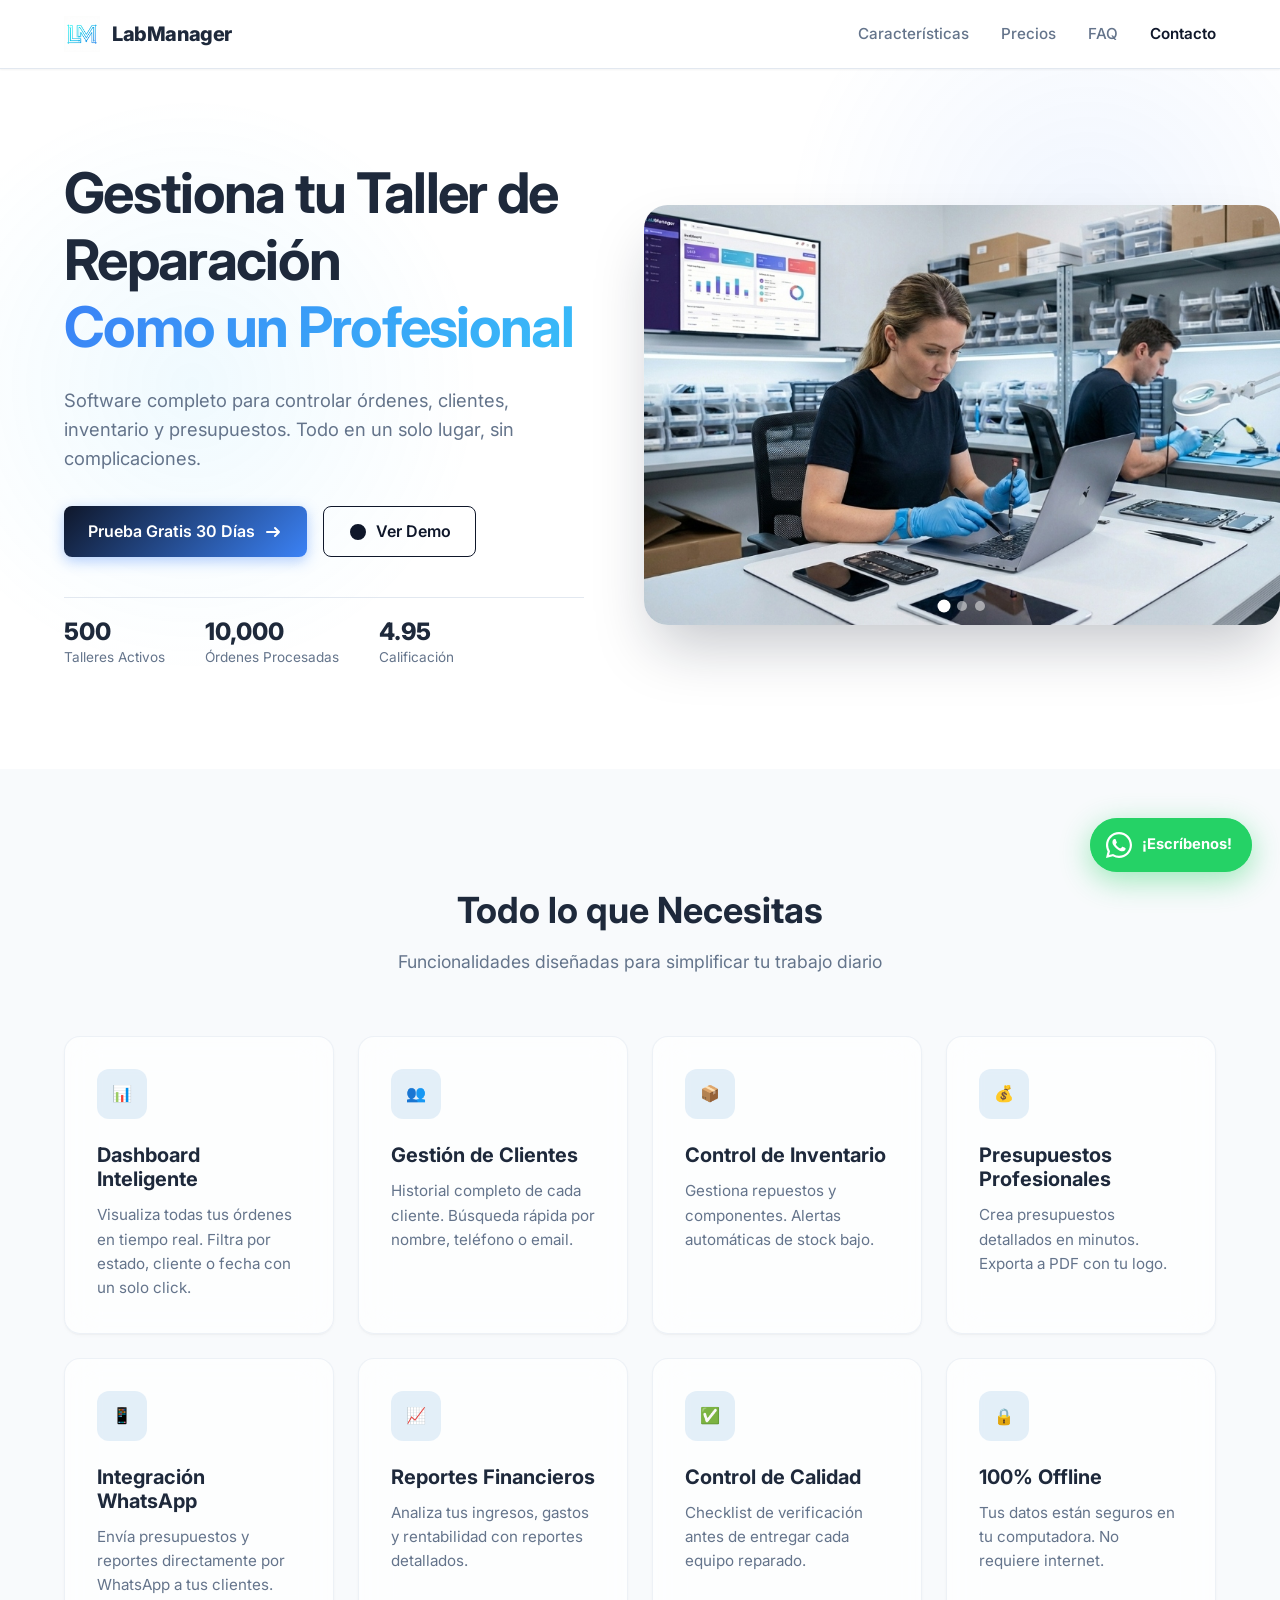
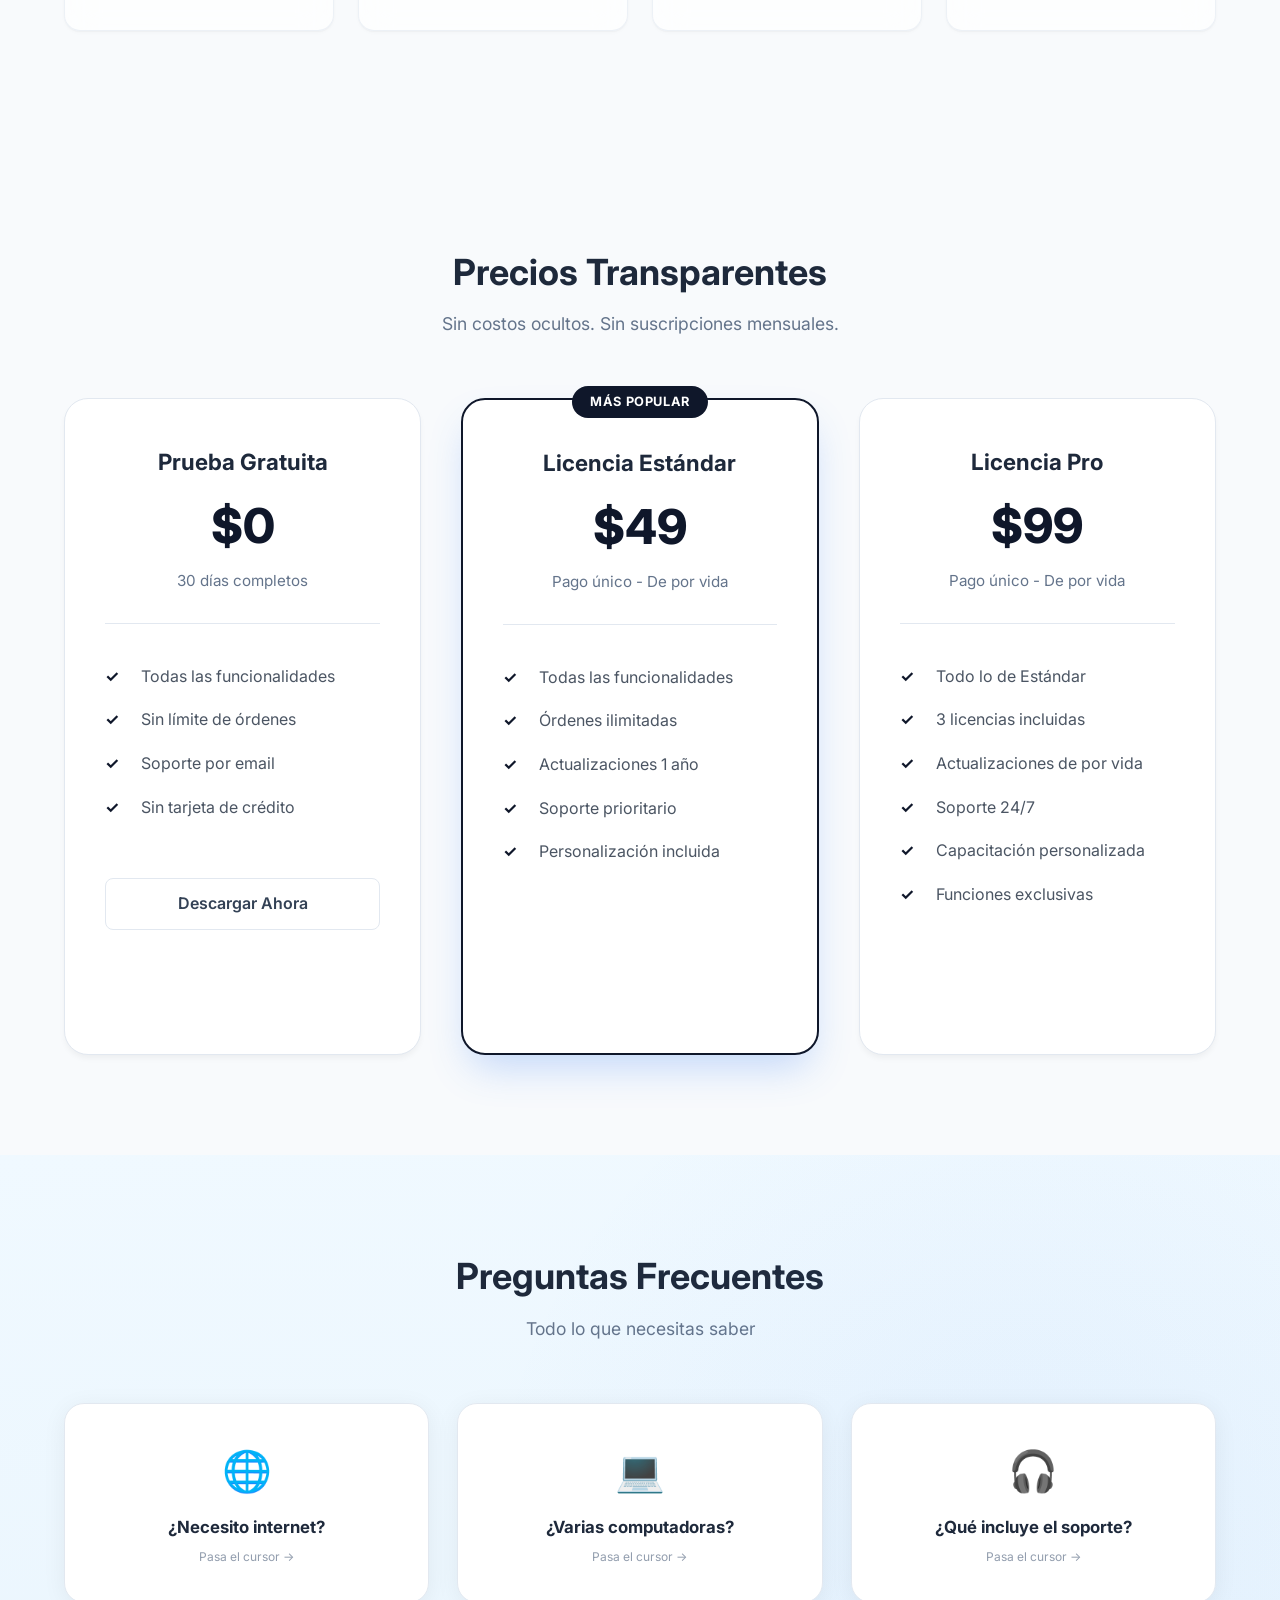
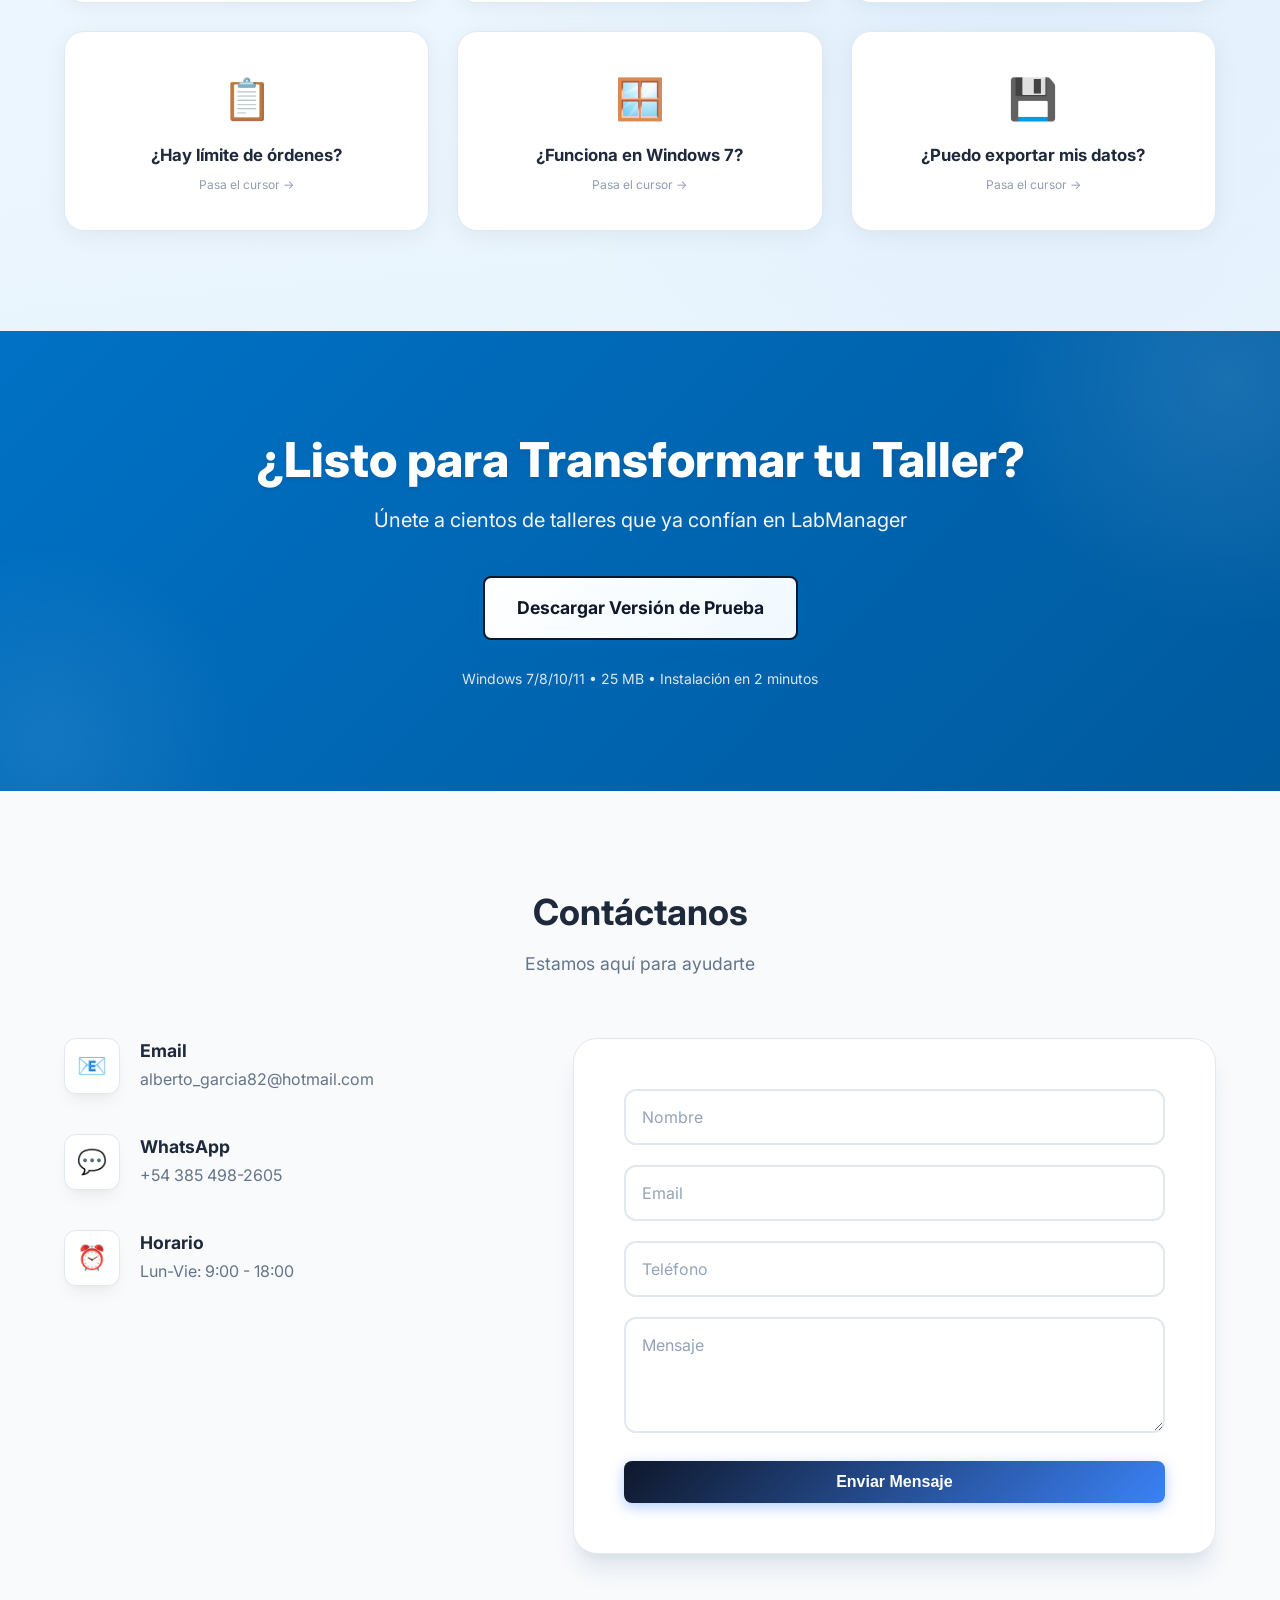
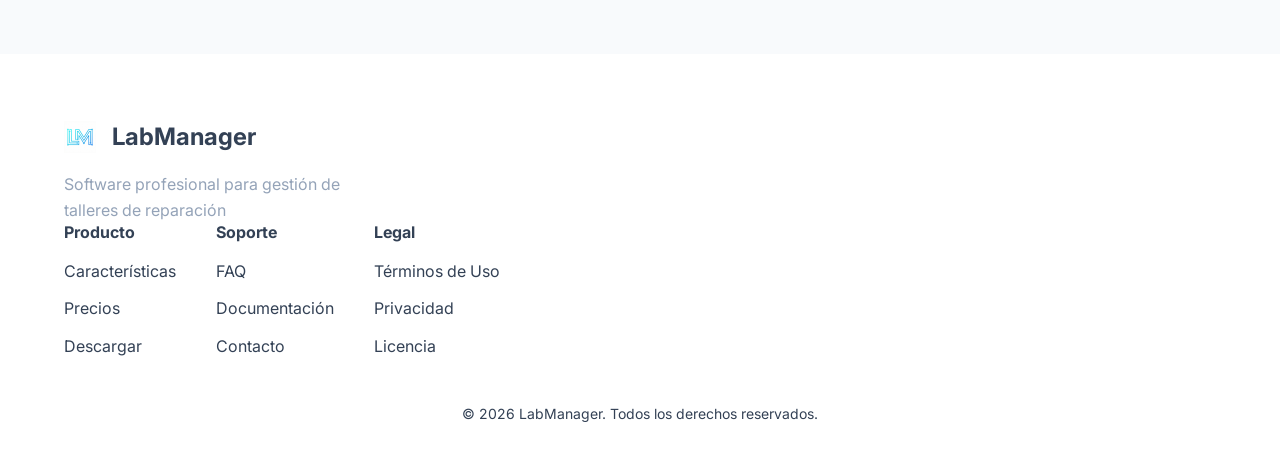
==== index.html @ 8cbe6687 "feat: redesign landing UI - flip FAQ cards, image carousel, pro WhatsApp btn, section contrast" ====
<!doctype html>
<html lang="es">
  <head>
    <meta charset="UTF-8" />
    <meta name="viewport" content="width=device-width, initial-scale=1.0" />
    <meta
      name="description"
      content="Software profesional para gestión de talleres de reparación de computadoras. Controla órdenes, inventario, presupuestos y más."
    />
    <meta
      name="keywords"
      content="software taller, gestión reparaciones, taller computadoras, software técnico"
    />
    <title>LabManager - Software de Gestión para Talleres de Reparación</title>
    <!-- Fuentes: Inter -->
    <link rel="preconnect" href="https://fonts.googleapis.com" />
    <link rel="preconnect" href="https://fonts.gstatic.com" crossorigin />
    <link
      href="https://fonts.googleapis.com/css2?family=Inter:wght@300;400;500;600;700;800&display=swap"
      rel="stylesheet"
    />
    <!-- CSS -->
    <link rel="stylesheet" href="landing_styles.css" />
    <!-- Scripts -->
    <script src="https://sdk.mercadopago.com/js/v2"></script>
    <script src="https://www.paypal.com/sdk/js?client-id=AcJCj7L9x3cvEDdkzp7bWxTzGjUSHCj2CGR0cGfsPUjwYOPDMsOpYOtMXCVzuaARU58k7kVIbUBcAWde&currency=USD"></script>
  </head>
  <body>
    <!-- Navegación -->
    <nav class="navbar">
      <div class="container">
        <div class="nav-brand">
          <img
            src="labmanager_logo.png"
            alt="LabManager Logo"
            class="brand-logo"
          />
          <span class="brand-name">LabManager</span>
        </div>
        <div class="nav-links">
          <a href="#features">Características</a>
          <a href="#pricing">Precios</a>
          <a href="#faq">FAQ</a>
          <a href="#contact" class="btn-nav">Contacto</a>
        </div>
      </div>
    </nav>

    <!-- Sección Hero (Diseño Dividido con Nueva Estética) -->
    <section class="hero">
      <div class="container">
        <div class="hero-wrapper">
          <div class="hero-content">
            <h1 class="hero-title">
              Gestiona tu Taller de Reparación
              <span class="highlight">Como un Profesional</span>
            </h1>
            <p class="hero-description">
              Software completo para controlar órdenes, clientes, inventario y
              presupuestos. Todo en un solo lugar, sin complicaciones.
            </p>
            <div class="hero-actions">
              <a href="#download" class="btn btn-primary">
                <span>Prueba Gratis 30 Días</span>
                <svg width="20" height="20" viewBox="0 0 20 20" fill="none">
                  <path
                    d="M4 10h12m0 0l-4-4m4 4l-4 4"
                    stroke="currentColor"
                    stroke-width="2"
                    stroke-linecap="round"
                  />
                </svg>
              </a>
              <a href="demo.html" class="btn btn-secondary">
                <svg
                  width="20"
                  height="20"
                  viewBox="0 0 20 20"
                  fill="currentColor"
                >
                  <path
                    d="M10 18a8 8 0 100-16 8 8 0 000 16zM9.555 7.168A1 1 0 008 8v4a1 1 0 001.555.832l3-2a1 1 0 000-1.664l-3-2z"
                  />
                </svg>
                <span>Ver Demo</span>
              </a>
            </div>
            <div class="hero-trust">
              <div class="stat">
                <div class="stat-number">500+</div>
                <div class="stat-label">Talleres Activos</div>
              </div>
              <div class="stat">
                <div class="stat-number">10,000+</div>
                <div class="stat-label">Órdenes Procesadas</div>
              </div>
              <div class="stat">
                <div class="stat-number">4.9/5</div>
                <div class="stat-label">Calificación</div>
              </div>
            </div>
          </div>
          <div class="hero-visual">
            <div class="image-wrapper carousel-wrapper">
              <div class="carousel-track">
                <img
                  src="dashboard_preview.jpg"
                  alt="Dashboard de LabManager"
                  class="carousel-slide"
                />
                <img
                  src="workshop_repair.jpg"
                  alt="Taller de reparación de PCs"
                  class="carousel-slide"
                />
                <img
                  src="phone_repair.jpg"
                  alt="Taller de reparación de celulares"
                  class="carousel-slide"
                />
              </div>
              <div class="carousel-dots">
                <button class="carousel-dot active" data-index="0"></button>
                <button class="carousel-dot" data-index="1"></button>
                <button class="carousel-dot" data-index="2"></button>
              </div>
            </div>
          </div>
        </div>
      </div>
    </section>

    <!-- Sección de Características (8 Items Originales con Estética SVG) -->
    <section id="features" class="features-section">
      <div class="container">
        <div class="section-header">
          <h2 class="section-title">Todo lo que Necesitas</h2>
          <p class="section-subtitle">
            Funcionalidades diseñadas para simplificar tu trabajo diario
          </p>
        </div>

        <div class="features-grid">
          <!-- 1 -->
          <div class="feature-card">
            <div class="icon-box">📊</div>
            <h3>Dashboard Inteligente</h3>
            <p>
              Visualiza todas tus órdenes en tiempo real. Filtra por estado,
              cliente o fecha con un solo click.
            </p>
          </div>
          <!-- 2 -->
          <div class="feature-card">
            <div class="icon-box">👥</div>
            <h3>Gestión de Clientes</h3>
            <p>
              Historial completo de cada cliente. Búsqueda rápida por nombre,
              teléfono o email.
            </p>
          </div>
          <!-- 3 -->
          <div class="feature-card">
            <div class="icon-box">📦</div>
            <h3>Control de Inventario</h3>
            <p>
              Gestiona repuestos y componentes. Alertas automáticas de stock
              bajo.
            </p>
          </div>
          <!-- 4 -->
          <div class="feature-card">
            <div class="icon-box">💰</div>
            <h3>Presupuestos Profesionales</h3>
            <p>
              Crea presupuestos detallados en minutos. Exporta a PDF con tu
              logo.
            </p>
          </div>
          <!-- 5 -->
          <div class="feature-card">
            <div class="icon-box">📱</div>
            <h3>Integración WhatsApp</h3>
            <p>
              Envía presupuestos y reportes directamente por WhatsApp a tus
              clientes.
            </p>
          </div>
          <!-- 6 -->
          <div class="feature-card">
            <div class="icon-box">📈</div>
            <h3>Reportes Financieros</h3>
            <p>
              Analiza tus ingresos, gastos y rentabilidad con reportes
              detallados.
            </p>
          </div>
          <!-- 7 -->
          <div class="feature-card">
            <div class="icon-box">✅</div>
            <h3>Control de Calidad</h3>
            <p>
              Checklist de verificación antes de entregar cada equipo reparado.
            </p>
          </div>
          <!-- 8 -->
          <div class="feature-card">
            <div class="icon-box">🔒</div>
            <h3>100% Offline</h3>
            <p>
              Tus datos están seguros en tu computadora. No requiere internet.
            </p>
          </div>
        </div>
      </div>
    </section>

    <!-- Sección de Precios (Contenido Original: Prueba/Estándar/Pro) -->
    <section id="pricing" class="pricing-section">
      <div class="container">
        <div class="section-header">
          <h2 class="section-title">Precios Transparentes</h2>
          <p class="section-subtitle">
            Sin costos ocultos. Sin suscripciones mensuales.
          </p>
        </div>

        <div class="pricing-wrapper">
          <!-- Prueba Gratuita -->
          <div class="pricing-card">
            <div class="card-header">
              <h3 class="plan-name">Prueba Gratuita</h3>
              <div class="plan-price">$0</div>
              <p class="plan-desc">30 días completos</p>
            </div>
            <div class="card-body">
              <ul>
                <li><span>✓</span> Todas las funcionalidades</li>
                <li><span>✓</span> Sin límite de órdenes</li>
                <li><span>✓</span> Soporte por email</li>
                <li><span>✓</span> Sin tarjeta de crédito</li>
              </ul>
              <a href="#download" class="btn btn-outline full-width"
                >Descargar Ahora</a
              >
            </div>
          </div>

          <!-- Licencia Estándar -->
          <div class="pricing-card featured">
            <div class="popular-tag">Más Popular</div>
            <div class="card-header">
              <h3 class="plan-name">Licencia Estándar</h3>
              <div class="plan-price">$49</div>
              <p class="plan-desc">Pago único - De por vida</p>
            </div>
            <div class="card-body">
              <ul>
                <li><span>✓</span> Todas las funcionalidades</li>
                <li><span>✓</span> Órdenes ilimitadas</li>
                <li><span>✓</span> Actualizaciones 1 año</li>
                <li><span>✓</span> Soporte prioritario</li>
                <li><span>✓</span> Personalización incluida</li>
              </ul>
              <div id="paypal-button-standard"></div>
              <!-- Botón Mercado Pago -->
              <div class="mp-container">
                <script
                  src="https://www.mercadopago.com.ar/integrations/v1/web-payment-checkout.js"
                  data-preference-id="5241841-3a22c1a8-b3de-4554-8049-d2f903b10fca"
                  data-source="button"
                ></script>
              </div>
            </div>
          </div>

          <!-- Licencia Pro -->
          <div class="pricing-card">
            <div class="card-header">
              <h3 class="plan-name">Licencia Pro</h3>
              <div class="plan-price">$99</div>
              <p class="plan-desc">Pago único - De por vida</p>
            </div>
            <div class="card-body">
              <ul>
                <li><span>✓</span> Todo lo de Estándar</li>
                <li><span>✓</span> 3 licencias incluidas</li>
                <li><span>✓</span> Actualizaciones de por vida</li>
                <li><span>✓</span> Soporte 24/7</li>
                <li><span>✓</span> Capacitación personalizada</li>
                <li><span>✓</span> Funciones exclusivas</li>
              </ul>
              <div id="paypal-button-pro"></div>
              <div class="mp-container">
                <script
                  src="https://www.mercadopago.com.ar/integrations/v1/web-payment-checkout.js"
                  data-preference-id="5241841-5e24033e-cfa5-481e-b0de-fa53b9d74c69"
                  data-source="button"
                ></script>
              </div>
            </div>
          </div>
        </div>
      </div>
    </section>

    <!-- Sección FAQ (Restaurada) -->
    <section id="faq" class="faq-section">
      <div class="container">
        <div class="section-header">
          <h2 class="section-title">Preguntas Frecuentes</h2>
          <p class="section-subtitle">Todo lo que necesitas saber</p>
        </div>

        <div class="faq-grid">
          <div class="flip-card">
            <div class="flip-card-inner">
              <div class="flip-card-front">
                <div class="flip-icon">🌐</div>
                <h3>¿Necesito internet?</h3>
                <span class="flip-hint">Pasa el cursor →</span>
              </div>
              <div class="flip-card-back">
                <p>
                  No. El software funciona <strong>100% offline</strong>. Solo
                  necesitas internet si quieres enviar presupuestos por
                  WhatsApp.
                </p>
              </div>
            </div>
          </div>

          <div class="flip-card">
            <div class="flip-card-inner">
              <div class="flip-card-front">
                <div class="flip-icon">💻</div>
                <h3>¿Varias computadoras?</h3>
                <span class="flip-hint">Pasa el cursor →</span>
              </div>
              <div class="flip-card-back">
                <p>
                  Cada licencia es para una computadora. Si necesitas más,
                  ofrecemos <strong>descuentos por volumen</strong>.
                </p>
              </div>
            </div>
          </div>

          <div class="flip-card">
            <div class="flip-card-inner">
              <div class="flip-card-front">
                <div class="flip-icon">🎧</div>
                <h3>¿Qué incluye el soporte?</h3>
                <span class="flip-hint">Pasa el cursor →</span>
              </div>
              <div class="flip-card-back">
                <p>
                  Ayuda con instalación, configuración y uso. Respondemos en
                  <strong>menos de 24 horas</strong>.
                </p>
              </div>
            </div>
          </div>

          <div class="flip-card">
            <div class="flip-card-inner">
              <div class="flip-card-front">
                <div class="flip-icon">📋</div>
                <h3>¿Hay límite de órdenes?</h3>
                <span class="flip-hint">Pasa el cursor →</span>
              </div>
              <div class="flip-card-back">
                <p>
                  <strong>No hay límite.</strong> Puedes crear órdenes y
                  clientes ilimitados. La base de datos maneja miles sin
                  problemas.
                </p>
              </div>
            </div>
          </div>

          <div class="flip-card">
            <div class="flip-card-inner">
              <div class="flip-card-front">
                <div class="flip-icon">🪟</div>
                <h3>¿Funciona en Windows 7?</h3>
                <span class="flip-hint">Pasa el cursor →</span>
              </div>
              <div class="flip-card-back">
                <p>
                  Sí. Compatible con <strong>Windows 7, 8, 10 y 11</strong>.
                  Tanto 32 como 64 bits.
                </p>
              </div>
            </div>
          </div>

          <div class="flip-card">
            <div class="flip-card-inner">
              <div class="flip-card-front">
                <div class="flip-icon">💾</div>
                <h3>¿Puedo exportar mis datos?</h3>
                <span class="flip-hint">Pasa el cursor →</span>
              </div>
              <div class="flip-card-back">
                <p>
                  Sí. Tus datos están en una
                  <strong>base de datos SQLite</strong> que puedes respaldar y
                  exportar fácilmente.
                </p>
              </div>
            </div>
          </div>
        </div>
      </div>
    </section>

    <!-- Sección CTA (Restaurada) -->
    <section id="download" class="cta-section">
      <div class="container">
        <div class="cta-inner">
          <h2 class="cta-title">¿Listo para Transformar tu Taller?</h2>
          <p class="cta-subtitle">
            Únete a cientos de talleres que ya confían en LabManager
          </p>
          <div class="cta-buttons">
            <a
              href="https://github.com/Sargentxxx/LabManager-Web/releases/latest/download/LabManager_Setup_v3.exe"
              class="btn btn-white btn-large"
              download
            >
              Descargar Versión de Prueba
            </a>
            <p class="cta-note">
              Windows 7/8/10/11 • 25 MB • Instalación en 2 minutos
            </p>
          </div>
        </div>
      </div>
    </section>

    <!-- Sección de Contacto (Restaurada) -->
    <section id="contact" class="contact-section">
      <div class="container">
        <div class="section-header">
          <h2 class="section-title">Contáctanos</h2>
          <p class="section-subtitle">Estamos aquí para ayudarte</p>
        </div>

        <div class="contact-grid">
          <div class="contact-info">
            <div class="contact-item">
              <div class="contact-icon">📧</div>
              <div class="contact-details">
                <h4>Email</h4>
                <p>alberto_garcia82@hotmail.com</p>
              </div>
            </div>

            <div class="contact-item">
              <div class="contact-icon">💬</div>
              <div class="contact-details">
                <h4>WhatsApp</h4>
                <p>+54 385 498-2605</p>
              </div>
            </div>

            <div class="contact-item">
              <div class="contact-icon">⏰</div>
              <div class="contact-details">
                <h4>Horario</h4>
                <p>Lun-Vie: 9:00 - 18:00</p>
              </div>
            </div>
          </div>

          <div class="contact-form">
            <form>
              <input type="text" name="nombre" placeholder="Nombre" required />
              <input type="email" name="email" placeholder="Email" required />
              <input type="tel" name="telefono" placeholder="Teléfono" />
              <textarea
                name="mensaje"
                placeholder="Mensaje"
                rows="4"
                required
              ></textarea>
              <button type="submit" class="btn btn-primary">
                Enviar Mensaje
              </button>
            </form>
          </div>
        </div>
      </div>
    </section>

    <!-- Pie de página (Restaurado) -->
    <footer class="footer">
      <div class="container">
        <div class="footer-top">
          <div class="footer-brand">
            <div class="footer-logo">
              <img
                src="labmanager_logo.png"
                alt="LabManager Logo"
                style="height: 32px; width: auto"
              />
              <span class="brand-text" style="margin-left: 8px"
                >LabManager</span
              >
            </div>
            <p style="margin-top: 16px">
              Software profesional para gestión de talleres de reparación
            </p>
          </div>

          <div class="footer-links" style="display: flex; gap: 40px">
            <div class="footer-column">
              <h4>Producto</h4>
              <p><a href="#features">Características</a></p>
              <p><a href="#pricing">Precios</a></p>
              <p><a href="#download">Descargar</a></p>
            </div>

            <div class="footer-column">
              <h4>Soporte</h4>
              <p><a href="#faq">FAQ</a></p>
              <p><a href="#">Documentación</a></p>
              <p><a href="#contact">Contacto</a></p>
            </div>

            <div class="footer-column">
              <h4>Legal</h4>
              <p><a href="#">Términos de Uso</a></p>
              <p><a href="#">Privacidad</a></p>
              <p><a href="#">Licencia</a></p>
            </div>
          </div>
        </div>

        <div class="footer-bottom">
          <p>&copy; 2026 LabManager. Todos los derechos reservados.</p>
        </div>
      </div>
    </footer>

    <!-- Botón Flotante de WhatsApp Profesional -->
    <a
      href="https://wa.me/543854982605?text=Hola,%20quisiera%20más%20información%20sobre%20LabManager"
      class="wa-float-btn"
      target="_blank"
      rel="noopener noreferrer"
      aria-label="Chatear por WhatsApp"
    >
      <div class="wa-pulse"></div>
      <svg
        class="wa-icon"
        viewBox="0 0 32 32"
        xmlns="http://www.w3.org/2000/svg"
      >
        <path
          d="M16 0C7.163 0 0 7.163 0 16c0 2.834.741 5.494 2.036 7.8L0 32l8.418-2.006A15.923 15.923 0 0016 32c8.837 0 16-7.163 16-16S24.837 0 16 0zm0 29.333a13.27 13.27 0 01-6.764-1.845l-.484-.288-5.004 1.193 1.22-4.862-.316-.498A13.263 13.263 0 012.667 16C2.667 8.636 8.636 2.667 16 2.667S29.333 8.636 29.333 16 23.364 29.333 16 29.333zm7.27-9.891c-.398-.199-2.355-1.162-2.72-1.295-.364-.133-.63-.199-.895.199-.265.398-1.028 1.295-1.26 1.56-.232.265-.464.299-.862.1-.398-.2-1.681-.62-3.2-1.977-1.183-1.056-1.982-2.361-2.214-2.759-.232-.398-.025-.613.175-.811.179-.178.398-.465.597-.697.2-.233.266-.399.399-.664.133-.266.067-.499-.033-.698-.1-.2-.896-2.16-1.228-2.958-.323-.776-.651-.672-.895-.684l-.762-.013c-.265 0-.696.1-1.061.499-.364.398-1.393 1.361-1.393 3.32 0 1.96 1.427 3.853 1.626 4.12.199.265 2.81 4.291 6.81 6.02.952.411 1.694.657 2.273.841.955.304 1.825.261 2.512.158.766-.114 2.355-.963 2.686-1.893.332-.93.332-1.728.232-1.894-.1-.165-.365-.265-.763-.465z"
          fill="#fff"
        />
      </svg>
      <span class="wa-label">¡Escríbenos!</span>
    </a>

    <script src="landing_script.js"></script>
  </body>
</html>
---- landing_styles.css ----
/* Reset and Base Styles */
/* Reset y Estilos Base */
* {
  margin: 0;
  padding: 0;
  box-sizing: border-box;
}

:root {
  /* Brand Colors - Modern Premium Tech */
  --primary: #0f172a; /* Sleek dark slate for primary actions */
  --primary-dark: #020617; /* Deeper slate for hover states */
  --primary-light: #38bdf8; /* Vibrant cyan for accents */
  --secondary: #1e293b; /* Slate for headings */
  --accent: #3b82f6; /* Royal blue for gradients/highlights */

  /* Neutral Colors */
  --bg-white: #ffffff;
  --bg-light: #f8fafc;
  --text-main: #334155;
  --text-muted: #64748b;
  --border-light: #e2e8f0;

  /* Premium Shadows */
  --shadow-sm: 0 2px 4px rgba(0, 0, 0, 0.02), 0 1px 2px rgba(0, 0, 0, 0.04);
  --shadow-md:
    0 10px 15px -3px rgba(0, 0, 0, 0.05), 0 4px 6px -4px rgba(0, 0, 0, 0.05);
  --shadow-lg:
    0 20px 25px -5px rgba(0, 0, 0, 0.05), 0 8px 10px -6px rgba(0, 0, 0, 0.05);
  --shadow-blue: 0 20px 40px -10px rgba(59, 130, 246, 0.3);
  --shadow-glow: 0 0 20px rgba(56, 189, 248, 0.4);

  /* Typography */
  --font-sans:
    "Inter", -apple-system, BlinkMacSystemFont, "Segoe UI", Roboto,
    "Helvetica Neue", Arial, sans-serif;
}

html {
  scroll-behavior: smooth;
}

body {
  font-family: var(--font-sans);
  color: var(--text-main);
  background-color: var(--bg-white);
  line-height: 1.6;
  -webkit-font-smoothing: antialiased;
}

h1,
h2,
h3,
h4,
h5,
h6 {
  color: var(--secondary);
  line-height: 1.2;
  font-weight: 700;
}

.container {
  max-width: 1200px;
  margin: 0 auto;
  padding: 0 24px;
}

.highlight {
  background: linear-gradient(
    135deg,
    var(--accent) 0%,
    var(--primary-light) 100%
  );
  -webkit-background-clip: text;
  -webkit-text-fill-color: transparent;
  background-clip: text;
  display: inline-block;
}

/* Navbar */
.navbar {
  position: fixed;
  top: 0;
  width: 100%;
  background: rgba(255, 255, 255, 0.95);
  -webkit-backdrop-filter: blur(10px);
  backdrop-filter: blur(10px);
  z-index: 1000;
  border-bottom: 1px solid var(--border-light);
  padding: 1rem 0;
}

.navbar .container {
  display: flex;
  justify-content: space-between;
  align-items: center;
}

.nav-brand {
  display: flex;
  align-items: center;
  gap: 12px;
}

.brand-logo {
  height: 36px;
  width: auto;
}

.brand-name {
  font-size: 1.25rem;
  font-weight: 800;
  color: var(--secondary);
  letter-spacing: -0.02em;
}

.footer-logo {
  display: flex;
  align-items: center;
  gap: 12px;
  margin-bottom: 24px;
}

.brand-logo-img {
  height: 40px;
  width: auto;
}

.footer-brand p {
  color: #94a3b8;
  font-size: 1rem;
  line-height: 1.6;
}

.footer-links {
  display: grid;
  grid-template-columns: repeat(3, 1fr);
  gap: 40px;
}

.nav-links {
  display: flex;
  gap: 32px;
  align-items: center;
}

.nav-links a {
  text-decoration: none;
  font-weight: 500;
  color: var(--text-muted);
  transition: color 0.2s;
  font-size: 0.95rem;
}

.nav-links a:hover {
  color: var(--primary);
}

.btn-nav {
  color: var(--primary) !important;
  font-weight: 600 !important;
}

/* Botones */
.btn {
  display: inline-flex;
  align-items: center;
  justify-content: center;
  padding: 12px 24px;
  border-radius: 8px;
  font-weight: 600;
  text-decoration: none;
  transition: all 0.2s;
  font-size: 1rem;
}

/* Hero Trust Stats (Corrección de espaciado) */
.hero-trust {
  display: flex;
  align-items: center;
  gap: 40px; /* Aumentado de 12px */
  margin-top: 30px;
  padding-top: 20px;
  border-top: 1px solid var(--border-light);
}

.stat {
  display: flex;
  flex-direction: column;
}

.stat-number {
  font-size: 1.5rem;
  font-weight: 800;
  color: var(--secondary);
  line-height: 1.2;
}

.stat-label {
  font-size: 0.85rem;
  color: var(--text-muted);
}

/* ... existing code ... */

/* Estilos de Formulario (Corrección de Visibilidad) */
.contact-form input,
.contact-form textarea {
  width: 100%;
  padding: 14px;
  margin-bottom: 16px;
  border: 1px solid #cbd5e1; /* Borde más visible */
  border-radius: 8px;
  font-family: var(--font-sans);
  font-size: 0.95rem;
  transition: all 0.2s;
  background: #f8fafc; /* Fondo gris muy claro */
  color: var(--text-main);
}

.contact-form input:focus,
.contact-form textarea:focus {
  outline: none;
  border-color: var(--primary);
  background: white;
  box-shadow: 0 0 0 3px rgba(0, 113, 197, 0.1);
}

.btn-primary {
  background: linear-gradient(135deg, var(--primary), var(--accent));
  color: white;
  border: none;
  box-shadow: 0 4px 14px 0 rgba(59, 130, 246, 0.39);
}

.btn-primary:hover {
  transform: translateY(-2px);
  box-shadow: 0 6px 20px rgba(59, 130, 246, 0.4);
  background: linear-gradient(
    135deg,
    var(--primary-dark),
    var(--primary-light)
  );
}

.btn-secondary {
  background-color: transparent;
  color: var(--primary);
  border: 1px solid var(--primary);
}

.btn-secondary:hover {
  background-color: rgba(0, 113, 197, 0.05);
}

.btn-outline {
  width: 100%;
  border: 1px solid var(--border-light);
  color: var(--text-main);
}

.btn-outline:hover {
  border-color: var(--primary);
  color: var(--primary);
}

.btn-white {
  background: linear-gradient(135deg, #ffffff 0%, #f0f9ff 100%);
  color: var(--primary);
  border: 2px solid var(--primary);
  box-shadow:
    0 4px 15px rgba(0, 113, 197, 0.3),
    0 0 0 0 rgba(0, 113, 197, 0.4);
  position: relative;
  overflow: hidden;
  font-weight: 700;
}

.btn-white::before {
  content: "";
  position: absolute;
  top: 50%;
  left: 50%;
  width: 0;
  height: 0;
  border-radius: 50%;
  background: rgba(0, 113, 197, 0.1);
  transform: translate(-50%, -50%);
  transition:
    width 0.6s,
    height 0.6s;
}

.btn-white:hover::before {
  width: 300px;
  height: 300px;
}

.btn-white:hover {
  background: linear-gradient(135deg, #ffffff 0%, #e0f2fe 100%);
  transform: translateY(-3px);
  box-shadow:
    0 8px 25px rgba(0, 113, 197, 0.4),
    0 0 0 4px rgba(0, 113, 197, 0.1);
  border-color: var(--primary-dark);
}

.btn-white:active {
  transform: translateY(-1px);
  box-shadow: 0 4px 15px rgba(0, 113, 197, 0.3);
}

.btn-large {
  padding: 16px 32px;
  font-size: 1.1rem;
}

/* Hero Section */
.hero {
  padding-top: 160px;
  padding-bottom: 100px;
  background:
    radial-gradient(
      circle at 15% 50%,
      rgba(56, 189, 248, 0.08),
      transparent 25%
    ),
    radial-gradient(
      circle at 85% 30%,
      rgba(59, 130, 246, 0.08),
      transparent 25%
    ),
    var(--bg-white);
  overflow: hidden;
  position: relative;
}

.hero .container {
  max-width: 100%;
  padding-left: 5%;
  padding-right: 0; /* Dejamos que la imagen llegue hasta el borde derecho */
}

.hero-wrapper {
  display: grid;
  grid-template-columns: 0.9fr 1.1fr; /* Proporción más agresiva para la imagen */
  align-items: center;
  gap: 60px;
}

.hero-badge {
  display: inline-block;
  background: rgba(0, 113, 197, 0.1);
  color: var(--primary);
  font-size: 0.85rem;
  font-weight: 600;
  padding: 6px 12px;
  border-radius: 20px;
  margin-bottom: 24px;
}

.hero-title {
  font-size: 3.5rem;
  letter-spacing: -0.03em;
  margin-bottom: 24px;
  color: var(--secondary);
}

.hero-description {
  font-size: 1.15rem;
  color: var(--text-muted);
  margin-bottom: 32px;
  max-width: 500px;
}

.hero-actions {
  display: flex;
  gap: 16px;
  margin-bottom: 40px;
}

.hero-trust {
  display: flex;
  align-items: center;
  gap: 40px;
  font-size: 0.9rem;
  color: var(--text-muted);
}

.stars {
  color: #fbbf24;
  letter-spacing: 2px;
}

.hero-visual {
  position: relative;
  width: 100%;
}

.image-wrapper {
  position: relative;
  border-radius: 24px;
  box-shadow: 0 25px 50px -12px rgba(0, 71, 197, 0.25);
  overflow: hidden;
  background: white;
  width: 100%;
}

.hero-img {
  width: 100%;
  height: auto;
  display: block;
  object-fit: cover;
}

.hero-actions .btn svg {
  vertical-align: middle;
}

.btn-primary svg {
  margin-left: 8px;
}

.btn-secondary svg {
  margin-right: 8px;
}

.stat-number {
  font-size: 1.5rem;
  font-weight: 800;
  color: var(--secondary);
  line-height: 1.2;
}

.floating-card {
  position: absolute;
  background: white;
  padding: 16px;
  border-radius: 12px;
  box-shadow: var(--shadow-lg);
  display: flex;
  align-items: center;
  gap: 12px;
  z-index: 10;
  border: 1px solid var(--border-light);
  animation: float 6s ease-in-out infinite;
}

.stat-card {
  bottom: 30px;
  left: -20px;
}

.floating-card .icon {
  font-size: 1.5rem;
  background: rgba(0, 113, 197, 0.1);
  width: 40px;
  height: 40px;
  display: flex;
  align-items: center;
  justify-content: center;
  border-radius: 8px;
}

.floating-card .info {
  display: flex;
  flex-direction: column;
}

.floating-card .label {
  font-size: 0.75rem;
  color: var(--text-muted);
  text-transform: uppercase;
  font-weight: 600;
}

.floating-card .value {
  font-size: 1.1rem;
  font-weight: 700;
  color: var(--secondary);
}

@keyframes float {
  0% {
    transform: translateY(0px);
  }
  50% {
    transform: translateY(-10px);
  }
  100% {
    transform: translateY(0px);
  }
}

/* Brands Section */
.brands-section {
  padding: 40px 0;
  background: white;
  border-bottom: 1px solid var(--border-light);
}

.brands-title {
  text-align: center;
  color: var(--text-muted);
  font-size: 0.9rem;
  margin-bottom: 24px;
}

.brands-grid {
  display: flex;
  justify-content: center;
  gap: 40px;
  flex-wrap: wrap;
  opacity: 0.6;
}

.brand-item {
  font-weight: 700;
  font-size: 1.5rem;
  color: var(--text-muted);
  letter-spacing: -0.03em;
  /* Visual simulation of logos using text */
  font-family: sans-serif;
  filter: grayscale(100%);
}

/* Features Section - alternate background for contrast */
.features-section {
  padding: 120px 0;
  background: var(--bg-light);
}

.section-header {
  text-align: center;
  max-width: 600px;
  margin: 0 auto 60px;
}

.section-title {
  font-size: 2.25rem;
  margin-bottom: 16px;
}

.section-subtitle {
  color: var(--text-muted);
  font-size: 1.1rem;
}

/* Sección de Características - Grid Ajustable para 8 items */
.features-grid {
  display: grid;
  grid-template-columns: repeat(auto-fit, minmax(250px, 1fr));
  gap: 24px;
}

.feature-card {
  padding: 32px;
  border-radius: 16px;
  background: rgba(255, 255, 255, 0.7);
  backdrop-filter: blur(16px);
  -webkit-backdrop-filter: blur(16px);
  border: 1px solid rgba(226, 232, 240, 0.6);
  box-shadow: var(--shadow-sm);
  transition: all 0.4s cubic-bezier(0.4, 0, 0.2, 1);
  display: flex;
  flex-direction: column;
  align-items: flex-start;
}

/* FAQ Flip Card Section */
.faq-section {
  padding: 100px 0;
  background: linear-gradient(175deg, #f0f9ff 0%, #e8f4fd 100%);
  position: relative;
}

.faq-section::before {
  content: "";
  position: absolute;
  inset: 0;
  background: radial-gradient(
    circle at 80% 50%,
    rgba(59, 130, 246, 0.06) 0%,
    transparent 50%
  );
}

.faq-grid {
  display: grid;
  grid-template-columns: repeat(3, 1fr);
  gap: 28px;
}

/* Flip Card */
.flip-card {
  height: 200px;
  cursor: pointer;
  perspective: 1000px;
}

.flip-card-inner {
  position: relative;
  width: 100%;
  height: 100%;
  transition: transform 0.65s cubic-bezier(0.4, 0, 0.2, 1);
  transform-style: preserve-3d;
}

.flip-card:hover .flip-card-inner {
  transform: rotateY(180deg);
}

.flip-card-front,
.flip-card-back {
  position: absolute;
  inset: 0;
  border-radius: 20px;
  -webkit-backface-visibility: hidden;
  backface-visibility: hidden;
  display: flex;
  flex-direction: column;
  align-items: center;
  justify-content: center;
  padding: 28px;
  text-align: center;
}

.flip-card-front {
  background: white;
  border: 1px solid var(--border-light);
  box-shadow: 0 4px 24px rgba(0, 0, 0, 0.06);
}

.flip-card-front .flip-icon {
  font-size: 2.5rem;
  margin-bottom: 14px;
  display: block;
}

.flip-card-front h3 {
  font-size: 1.05rem;
  font-weight: 700;
  color: var(--secondary);
  line-height: 1.3;
}

.flip-hint {
  font-size: 0.75rem;
  color: var(--text-muted);
  margin-top: 8px;
  opacity: 0.7;
}

.flip-card-back {
  background: linear-gradient(135deg, var(--primary) 0%, #1e40af 100%);
  transform: rotateY(180deg);
  box-shadow: 0 8px 32px rgba(15, 23, 42, 0.3);
}

.flip-card-back p {
  color: rgba(255, 255, 255, 0.95);
  font-size: 1rem;
  line-height: 1.65;
}

.flip-card-back strong {
  color: #7dd3fc;
}

/* Sección de Contacto (Mejora de Contraste y Organización) */
.contact-section {
  padding: 100px 0;
  background: #f8fafc; /* Fondo suave para separar de secciones blancas */
}

.contact-grid {
  display: grid;
  grid-template-columns: 1fr 1.5fr;
  gap: 80px;
  align-items: flex-start;
}

.contact-info {
  display: flex;
  flex-direction: column;
  gap: 40px;
}

.contact-item {
  display: flex;
  align-items: center;
  gap: 20px;
}

.contact-icon {
  width: 56px;
  height: 56px;
  background: white;
  color: var(--primary);
  border-radius: 12px;
  display: flex;
  align-items: center;
  justify-content: center;
  font-size: 1.5rem;
  box-shadow: var(--shadow-md);
  border: 1px solid var(--border-light);
}

.contact-details h4 {
  font-size: 1.1rem;
  font-weight: 700;
  color: var(--secondary);
  margin-bottom: 6px;
}

.contact-details p {
  color: var(--text-muted);
  font-size: 1rem;
}

.contact-form {
  background: white;
  padding: 50px;
  border-radius: 24px;
  box-shadow:
    0 20px 25px -5px rgba(0, 71, 125, 0.1),
    0 10px 10px -5px rgba(0, 0, 0, 0.04);
  border: 1px solid var(--border-light);
}

.contact-form input,
.contact-form textarea {
  width: 100%;
  padding: 16px;
  margin-bottom: 20px;
  border: 2px solid #e2e8f0; /* Borde más definido */
  border-radius: 12px;
  font-family: var(--font-sans);
  font-size: 1rem;
  transition: all 0.2s;
  background: #ffffff;
  color: var(--text-main);
}

.contact-form input::placeholder,
.contact-form textarea::placeholder {
  color: #94a3b8;
}

.contact-form input:focus,
.contact-form textarea:focus {
  outline: none;
  border-color: var(--primary);
  box-shadow: 0 0 0 4px rgba(0, 113, 197, 0.1);
}

.contact-form button {
  width: 100%;
}

@media (max-width: 768px) {
  .contact-grid {
    grid-template-columns: 1fr;
  }
}

.feature-card:hover {
  transform: translateY(-5px);
  box-shadow: var(--shadow-lg);
  border-color: rgba(0, 113, 197, 0.3);
}

.icon-box {
  width: 50px;
  height: 50px;
  background: rgba(0, 113, 197, 0.1);
  color: var(--primary);
  border-radius: 12px;
  display: flex;
  align-items: center;
  justify-content: center;
  margin-bottom: 24px;
}

.feature-card h3 {
  font-size: 1.25rem;
  margin-bottom: 12px;
}

.feature-card p {
  color: var(--text-muted);
  font-size: 0.95rem;
}

/* Pricing Section - Mejorado para evitar amontonamiento */
.pricing-section {
  padding: 100px 0;
  background: #f8fafc;
}

.pricing-wrapper {
  display: grid;
  grid-template-columns: repeat(3, 1fr);
  gap: 40px; /* Aumentado de 32px */
  align-items: stretch;
}

.pricing-card {
  background: white;
  border-radius: 24px; /* Más redondeado */
  padding: 50px 40px; /* Aumentado sustancialmente */
  box-shadow: 0 4px 6px -1px rgba(0, 0, 0, 0.05);
  border: 1px solid var(--border-light);
  position: relative;
  display: flex;
  flex-direction: column;
  transition:
    transform 0.3s ease,
    box-shadow 0.3s ease;
}

.pricing-card:hover {
  transform: translateY(-5px);
  box-shadow: 0 20px 25px -5px rgba(0, 0, 0, 0.1);
}

.pricing-card.featured {
  border: 2px solid var(--primary);
  transform: scale(1.05);
  box-shadow: var(--shadow-blue);
  z-index: 10;
}

.pricing-card.featured:hover {
  transform: scale(1.07) translateY(-5px);
}

.card-header {
  text-align: center;
  margin-bottom: 40px;
  padding-bottom: 30px;
  border-bottom: 1px solid var(--border-light);
}

.plan-name {
  font-size: 1.4rem;
  font-weight: 700;
  margin-bottom: 12px;
  color: var(--secondary);
}

.plan-price {
  font-size: 3rem;
  font-weight: 800;
  color: var(--primary);
  margin-bottom: 4px;
}

.currency {
  font-size: 1.25rem;
  vertical-align: super;
  margin-right: 2px;
}

.plan-desc {
  color: var(--text-muted);
  font-size: 0.95rem;
}

.popular-tag {
  position: absolute;
  top: -14px;
  left: 50%;
  transform: translateX(-50%);
  background: var(--primary);
  color: white;
  padding: 6px 18px;
  border-radius: 20px;
  font-size: 0.8rem;
  font-weight: 700;
  text-transform: uppercase;
  letter-spacing: 0.05em;
}

.card-body {
  display: flex;
  flex-direction: column;
  flex-grow: 1;
}

.card-body ul {
  list-style: none;
  margin-bottom: 40px; /* Más espacio antes de los botones */
  padding: 0;
}

.card-body li {
  display: flex;
  align-items: flex-start;
  gap: 12px;
  margin-bottom: 18px; /* Más espacio entre items */
  font-size: 1rem;
  color: #4b5563;
}

.card-body li span {
  color: var(--primary);
  font-weight: bold;
  flex-shrink: 0;
  width: 24px; /* Espacio fijo para el check */
  display: inline-flex;
}

/* Espaciado para botones de pago */
#paypal-button-standard,
#paypal-button-pro {
  margin-bottom: 15px; /* Separación de Mercado Pago */
}

.mp-container {
  margin-top: 5px;
  display: flex;
  justify-content: center;
}

.full-width {
  width: 100%;
}

.faq-question {
  font-size: 1.125rem;
  font-weight: 700;
  color: var(--dark);
  margin-bottom: 0.75rem;
}

.faq-answer {
  color: var(--gray-600);
  line-height: 1.7;
}

/* CTA Section */
.cta-section {
  padding: 100px 0;
  background: linear-gradient(135deg, #0071c5 0%, #005a9e 100%);
  position: relative;
  overflow: hidden;
}

.cta-section::before {
  content: "";
  position: absolute;
  width: 500px;
  height: 500px;
  background: radial-gradient(
    circle,
    rgba(255, 255, 255, 0.1) 0%,
    transparent 70%
  );
  top: -200px;
  right: -200px;
  border-radius: 50%;
  animation: float-slow 8s ease-in-out infinite;
}

.cta-section::after {
  content: "";
  position: absolute;
  width: 400px;
  height: 400px;
  background: radial-gradient(
    circle,
    rgba(255, 255, 255, 0.08) 0%,
    transparent 70%
  );
  bottom: -150px;
  left: -150px;
  border-radius: 50%;
  animation: float-slow 10s ease-in-out infinite reverse;
}

@keyframes float-slow {
  0%,
  100% {
    transform: translate(0, 0);
  }
  50% {
    transform: translate(30px, 30px);
  }
}

.cta-inner {
  position: relative;
  z-index: 1;
  text-align: center;
}

.cta-title {
  font-size: 3rem;
  font-weight: 800;
  margin-bottom: 1rem;
  color: white;
  text-shadow: 0 2px 4px rgba(0, 0, 0, 0.1);
}

.cta-subtitle {
  font-size: 1.25rem;
  margin-bottom: 2.5rem;
  color: rgba(255, 255, 255, 0.95);
}

.cta-buttons {
  display: flex;
  flex-direction: column;
  align-items: center;
  gap: 1rem;
}

.cta-note {
  font-size: 0.875rem;
  color: rgba(255, 255, 255, 0.85);
  margin-top: 12px;
}

.contact-form input:focus,
.contact-form textarea:focus {
  outline: none;
  border-color: var(--primary);
}

.contact-form button {
  width: 100%;
}

/* Footer */
.footer {
  background: var(--dark);
  color: var(--gray-400);
  padding: 4rem 0 2rem;
}

.footer-content {
  display: grid;
  grid-template-columns: 1.5fr 1fr 1fr 1fr;
  gap: 3rem;
  margin-bottom: 3rem;
}

.footer-brand {
  max-width: 300px;
}

.footer-logo {
  display: flex;
  align-items: center;
  gap: 0.5rem;
  font-size: 1.5rem;
  font-weight: 700;
  color: var(--white);
  margin-bottom: 1rem;
}

.footer-description {
  font-size: 0.9375rem;
  line-height: 1.7;
}

.footer-column h4 {
  color: var(--white);
  font-size: 1rem;
  font-weight: 700;
  margin-bottom: 1rem;
}

.footer-column a {
  display: block;
  color: var(--gray-400);
  text-decoration: none;
  margin-bottom: 0.75rem;
  transition: color 0.3s;
}

.footer-column a:hover {
  color: var(--primary-light);
}

.footer-bottom {
  padding-top: 2rem;
  border-top: 1px solid var(--gray-800);
  text-align: center;
  font-size: 0.875rem;
}

/* Responsive */
@media (max-width: 768px) {
  .navbar .container {
    padding: 0 1rem;
  }

  .nav-links {
    display: none;
    position: absolute;
    top: 100%;
    left: 0;
    right: 0;
    background: white;
    box-shadow: 0 4px 6px -1px rgba(0, 0, 0, 0.1);
    flex-direction: column;
    padding: 1rem;
    gap: 1rem;
    align-items: stretch;
    text-align: center;
    border-top: 1px solid var(--gray-200);
  }

  .nav-links.active {
    display: flex;
    animation: slideDown 0.3s ease-out;
  }

  @keyframes slideDown {
    from {
      opacity: 0;
      transform: translateY(-10px);
    }
    to {
      opacity: 1;
      transform: translateY(0);
    }
  }

  .nav-links .btn-nav {
    display: inline-block;
  }

  /* Reduce Hero Padding on Mobile */
  .hero {
    padding: 6rem 0 3rem;
  }

  .hero-wrapper {
    grid-template-columns: 1fr;
    text-align: center;
  }

  .hero-actions {
    justify-content: center;
  }

  .hero-trust {
    justify-content: center;
  }

  .features-grid,
  .pricing-wrapper {
    grid-template-columns: 1fr;
  }

  .pricing-card.featured {
    transform: none;
  }

  /* Mobile Navigation */
  .nav-links {
    display: none; /* Hidden by default on mobile handled by JS checkScreenSize */
    position: absolute;
    top: 100%;
    left: 0;
    width: 100%;
    background: white;
    flex-direction: column;
    padding: 20px;
    box-shadow: var(--shadow-md);
    border-top: 1px solid var(--border-light);
    gap: 16px;
  }

  .nav-links.active {
    display: flex !important;
  }

  .brands-grid {
    gap: 20px;
  }

  .brand-item {
    font-size: 1.2rem;
  }

  .hero-content {
    grid-template-columns: 1fr;
    text-align: center;
    gap: 3rem;
  }

  .hero-title {
    font-size: 2.25rem;
  }

  .hero-buttons {
    justify-content: center;
    flex-direction: column;
    padding: 0 1rem;
  }

  .btn {
    width: 100%;
    justify-content: center;
  }

  .hero-stats {
    flex-direction: row;
    flex-wrap: wrap;
    justify-content: center;
    gap: 2rem;
  }

  .mockup-window {
    transform: none; /* Remove 3D effect on mobile for better fit */
    margin: 0 1rem;
  }

  .features-grid {
    grid-template-columns: 1fr;
    padding: 0 1rem;
  }

  .pricing-grid {
    grid-template-columns: 1fr;
    padding: 0 1rem;
    gap: 3rem; /* Más espacio entre tarjetas en móvil */
  }

  .pricing-card {
    padding: 1.5rem !important; /* Menos relleno lateral en móvil para ganar espacio */
  }

  .mercadopago-button {
    min-height: 55px !important; /* Un poco más alto en móvil para facilitar el clic táctil */
  }

  .contact-grid {
    grid-template-columns: 1fr;
  }

  .footer-content {
    grid-template-columns: 1fr;
    text-align: center;
  }

  .footer-logo {
    justify-content: center;
  }

  .cta-title {
    font-size: 1.75rem;
  }
}

/* Mercado Pago Official Button Style */
.btn-mercadopago {
  display: flex;
  align-items: center;
  justify-content: center;
  gap: 12px;
  width: 100%;
  padding: 12px 24px;
  margin-top: 1.5rem;
  background-color: #009ee3; /* Official Mercado Pago Blue */
  color: white;
  font-family:
    "Proxima Nova",
    -apple-system,
    "Helvetica Neue",
    Helvetica,
    Roboto,
    Arial,
    sans-serif;
  font-weight: 600;
  font-size: 16px;
  border: none;
  border-radius: 6px;
  cursor: pointer;
  transition: background-color 0.2s ease-in-out;
  text-decoration: none;
  line-height: 1.2;
}

.btn-mercadopago:hover {
  background-color: #0081bb; /* Slightly darker for hover */
  transform: none; /* Remove excessively dynamic transforms */
  box-shadow: none;
}

.btn-mercadopago:active {
  background-color: #0073a6;
}

.mp-icon {
  display: flex;
  align-items: center;
  gap: 8px;
}

.mp-icon-svg {
  fill: currentColor;
  width: 24px;
  height: 24px;
}

.mp-secure-text {
  font-size: 13px;
  color: #999;
  text-align: center;
  margin-top: 8px;
  display: flex;
  align-items: center;
  justify-content: center;
  gap: 4px;
}

/* Contenedor para forzar la simetría de Mercado Pago */
.mp-container {
  width: 100% !important;
  display: flex !important;
  justify-content: center !important;
  align-items: center !important;
  margin-top: 1.5rem !important;
  padding: 0 !important;
  box-sizing: border-box !important;
}

/* Ajuste del botón generado por el script */
.mercadopago-button {
  width: 100% !important; /* Ahora el botón ocupará el 100% de su contenedor */
  max-width: 100% !important;
  min-height: 50px !important;
  padding: 0 10px !important;
  border-radius: 8px !important;
  background-color: #009ee3 !important;
  color: white !important;
  font-family: var(--font-sans) !important;
  font-weight: 700 !important;
  font-size: 16px !important;
  text-decoration: none !important;
  border: none !important;
  margin: 0 !important; /* Eliminamos todos los márgenes internos del botón */
  transition: all 0.3s ease !important;
  box-shadow: 0 4px 10px rgba(0, 158, 227, 0.2) !important;
  cursor: pointer !important;
  display: flex !important;
  align-items: center !important;
  justify-content: center !important;
  box-sizing: border-box !important;
}

.mercadopago-button:hover {
  background-color: #0081bb !important;
  transform: translateY(-2px) !important;
}

/* =========================================
   HERO IMAGE CAROUSEL
   ========================================= */
.carousel-wrapper {
  position: relative;
  overflow: hidden;
  border-radius: 24px;
  box-shadow: 0 30px 60px -12px rgba(15, 23, 42, 0.25);
}

.carousel-track {
  display: flex;
  width: 100%;
  transition: transform 0.7s cubic-bezier(0.77, 0, 0.175, 1);
}

.carousel-slide {
  min-width: 100%;
  width: 100%;
  height: 420px;
  object-fit: cover;
  display: block;
}

.carousel-dots {
  position: absolute;
  bottom: 14px;
  left: 50%;
  transform: translateX(-50%);
  display: flex;
  gap: 8px;
  z-index: 10;
}

.carousel-dot {
  width: 10px;
  height: 10px;
  border-radius: 50%;
  background: rgba(255, 255, 255, 0.5);
  border: none;
  cursor: pointer;
  transition: all 0.3s;
  padding: 0;
}

.carousel-dot.active {
  background: white;
  transform: scale(1.3);
}

/* =========================================
   PROFESSIONAL WHATSAPP BUTTON
   ========================================= */
.wa-float-btn {
  position: fixed;
  bottom: 28px;
  right: 28px;
  background: #25d366;
  border-radius: 50px;
  display: flex;
  align-items: center;
  gap: 10px;
  padding: 14px 20px 14px 16px;
  box-shadow: 0 8px 30px rgba(37, 211, 102, 0.45);
  text-decoration: none;
  z-index: 9999;
  transition: all 0.35s cubic-bezier(0.4, 0, 0.2, 1);
  overflow: hidden;
}

.wa-float-btn:hover {
  background: #128c7e;
  transform: translateY(-4px);
  box-shadow: 0 12px 40px rgba(18, 140, 126, 0.55);
  padding-right: 24px;
}

.wa-pulse {
  position: absolute;
  inset: 0;
  border-radius: 50px;
  background: rgba(37, 211, 102, 0.6);
  animation: wa-ping 2.2s cubic-bezier(0, 0, 0.2, 1) infinite;
  z-index: -1;
}

@keyframes wa-ping {
  0% {
    transform: scale(1);
    opacity: 0.75;
  }
  100% {
    transform: scale(1.55);
    opacity: 0;
  }
}

.wa-icon {
  width: 26px;
  height: 26px;
  flex-shrink: 0;
}

.wa-label {
  color: white;
  font-weight: 700;
  font-size: 0.92rem;
  font-family: var(--font-sans);
  white-space: nowrap;
}

@media (max-width: 600px) {
  .wa-float-btn {
    padding: 13px;
    border-radius: 50%;
  }
  .wa-label {
    display: none;
  }
}
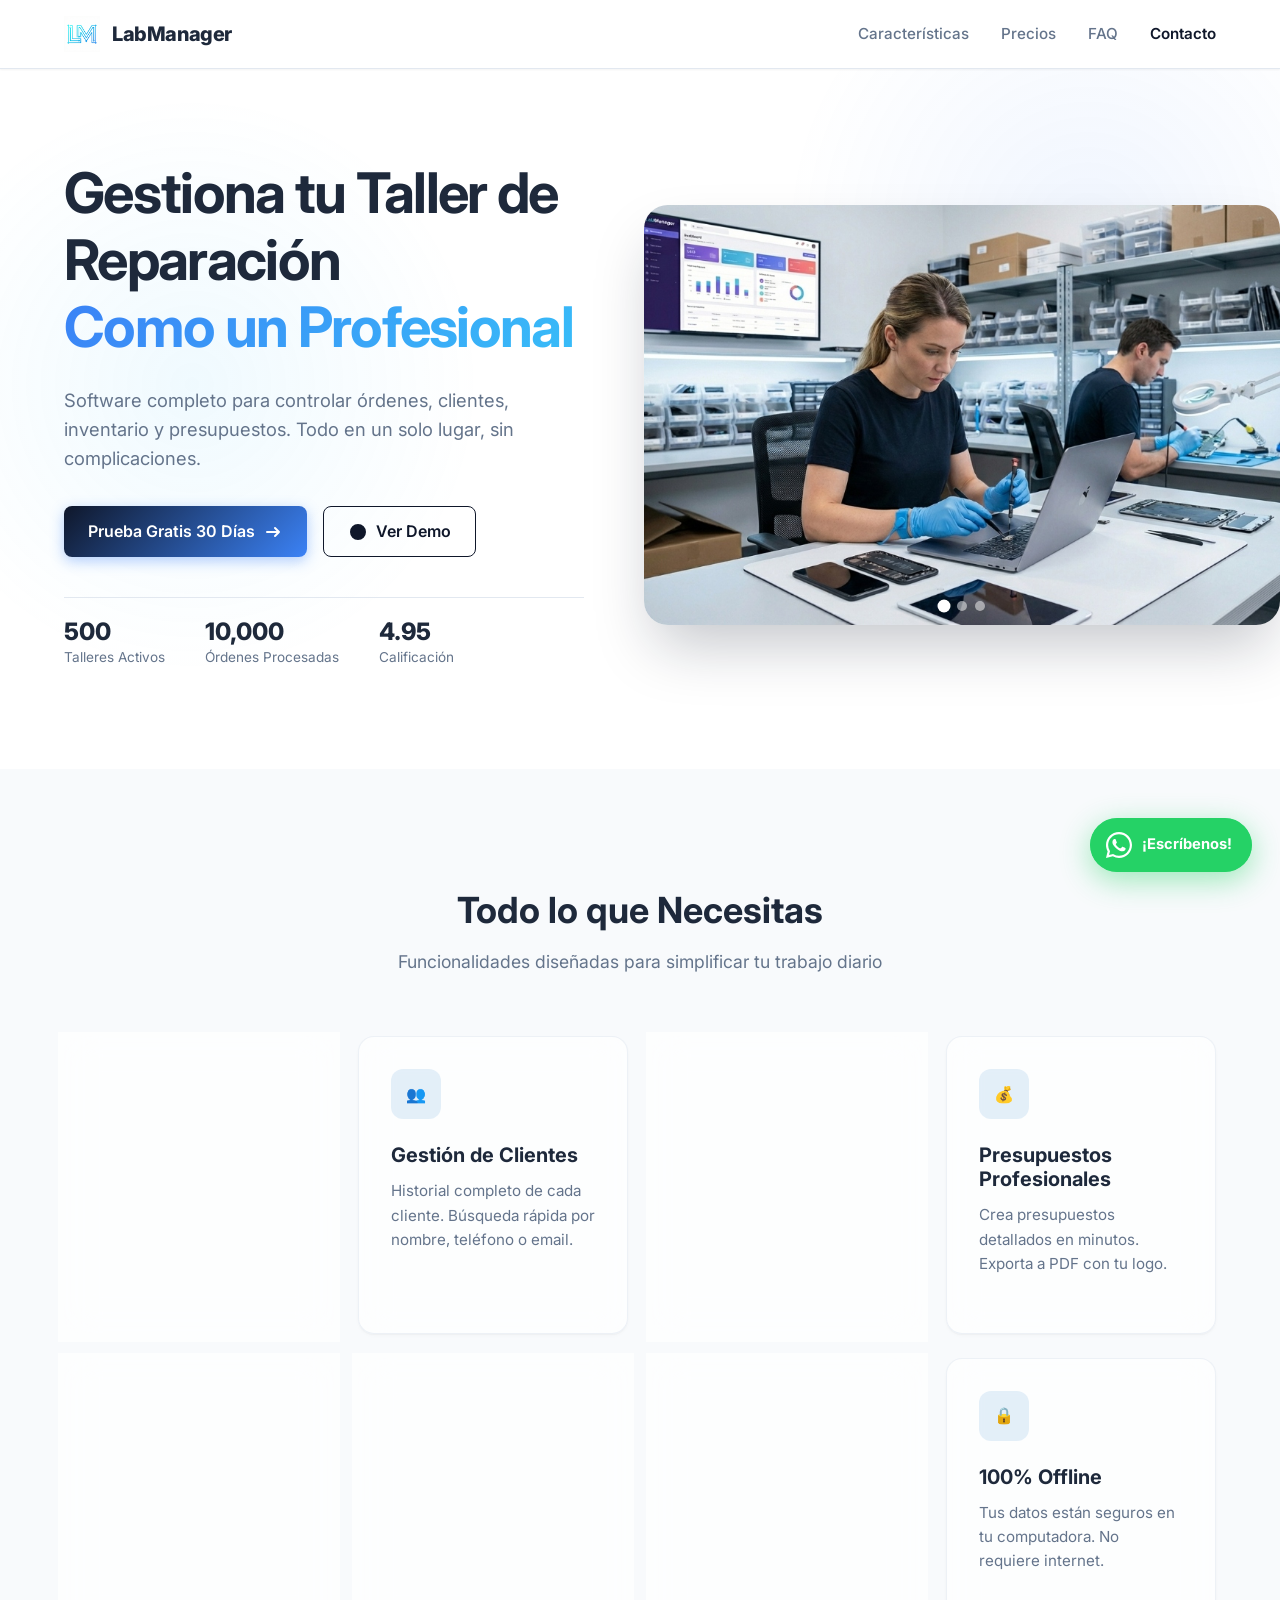
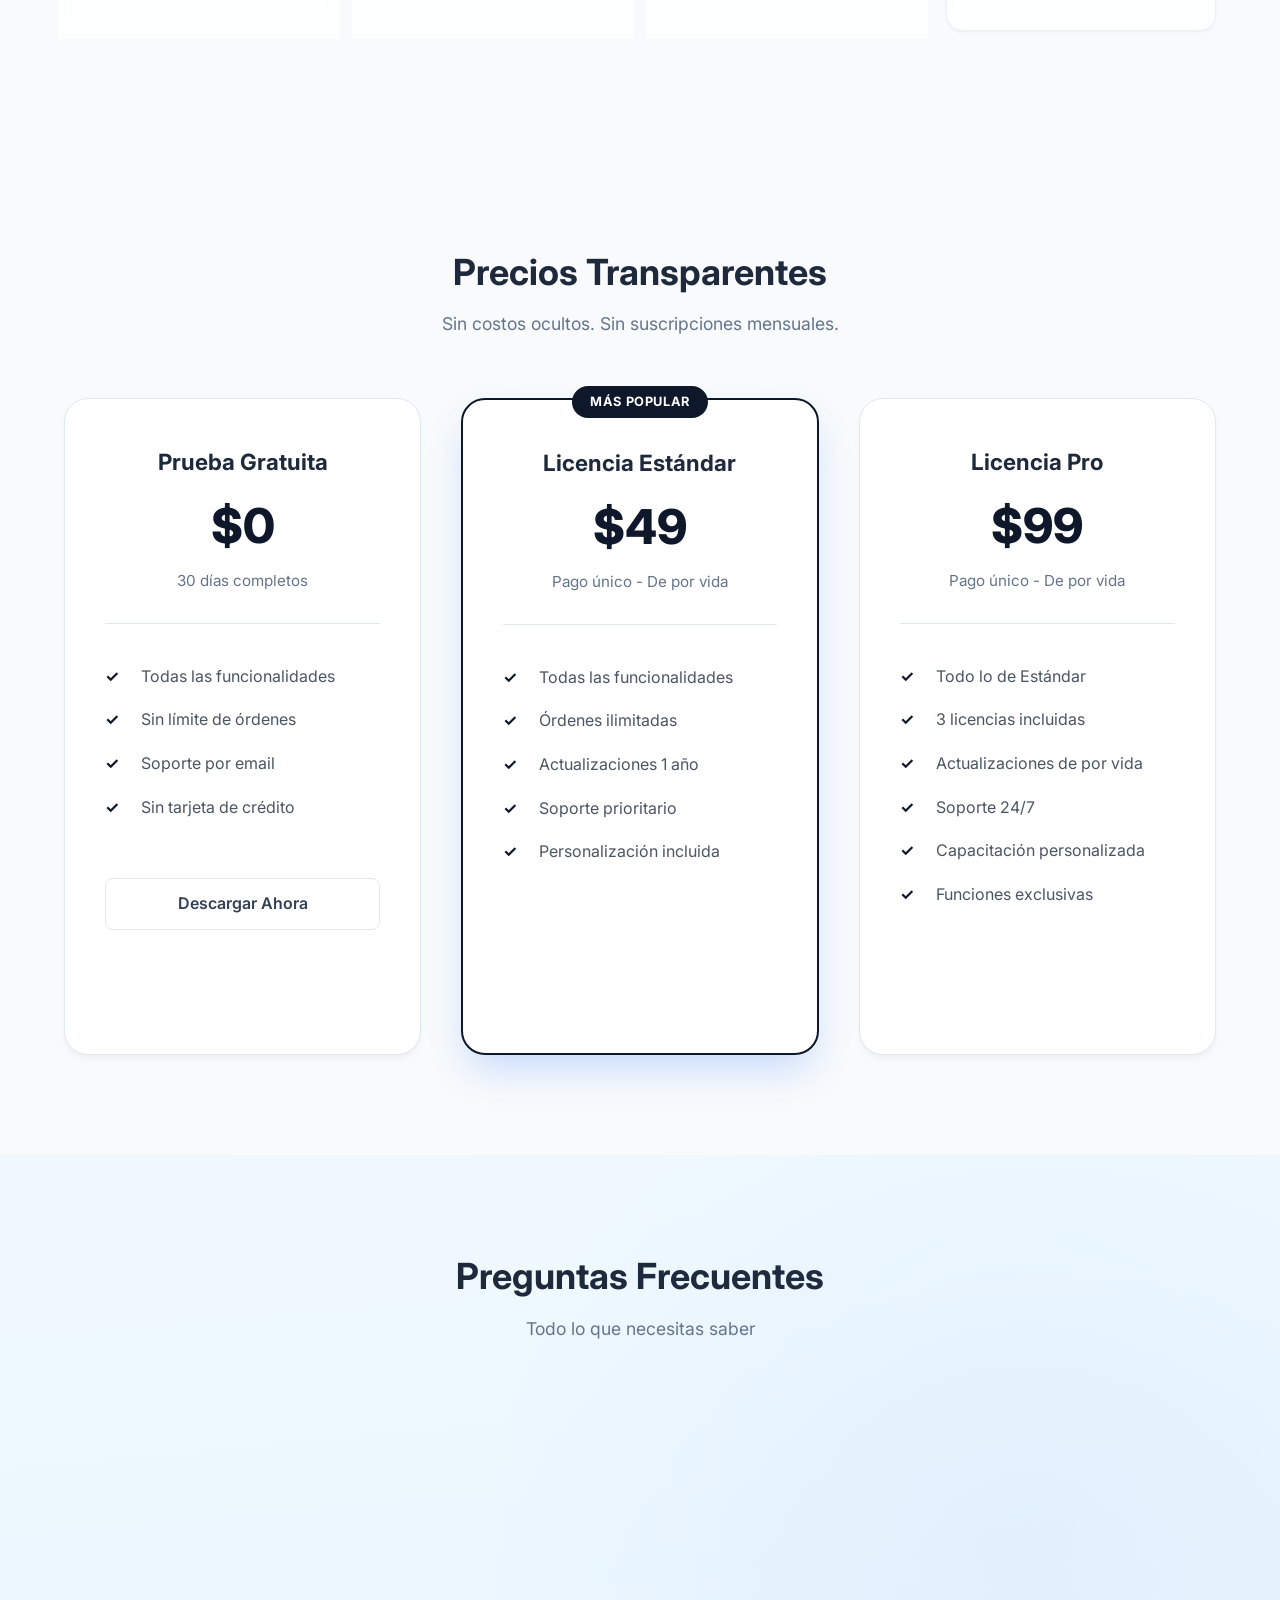
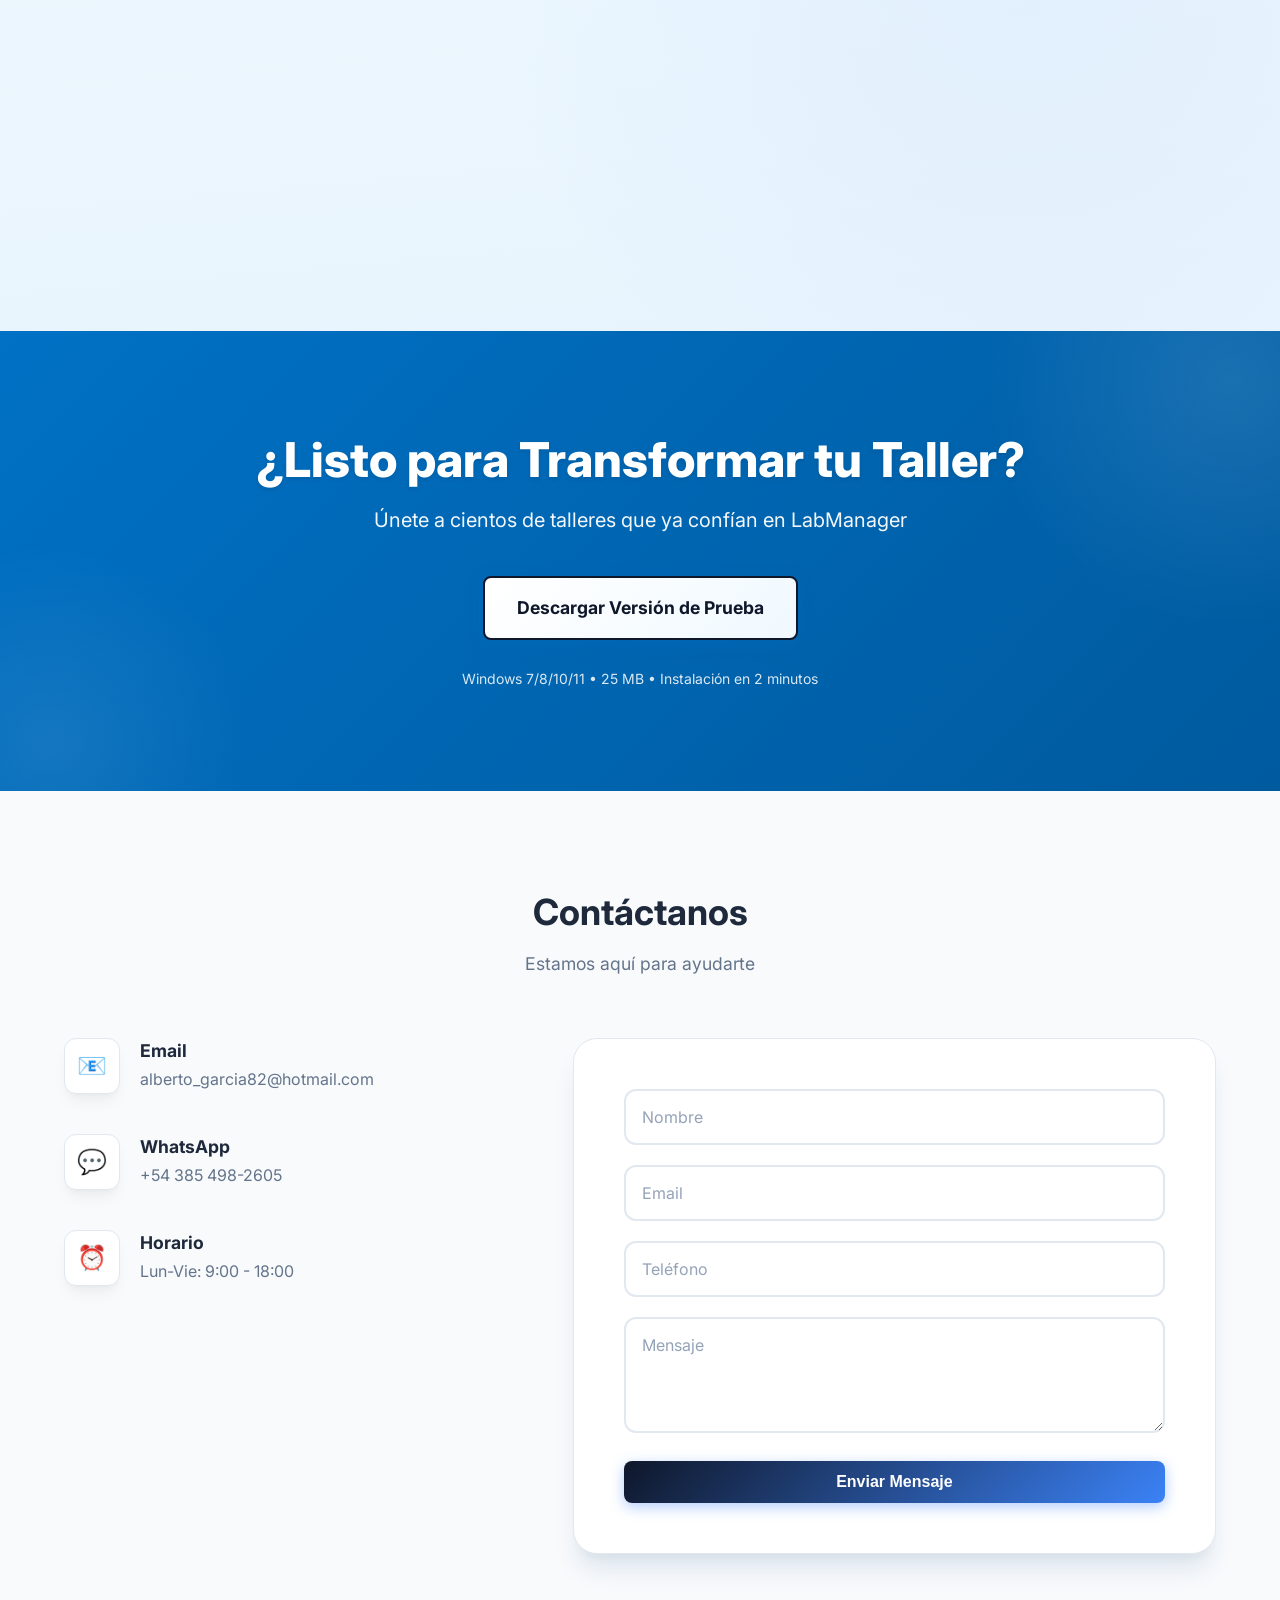
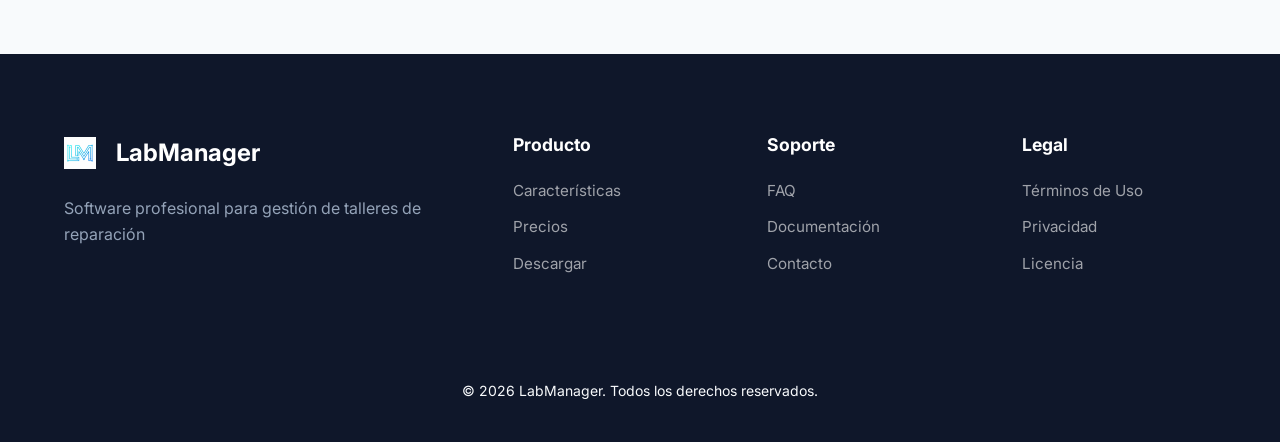
==== commit d3308f9a: "style: remove flip hints and improve footer distribution" ====
--- a/index.html
+++ b/index.html
@@ -318,7 +318,6 @@
               <div class="flip-card-front">
                 <div class="flip-icon">🌐</div>
                 <h3>¿Necesito internet?</h3>
-                <span class="flip-hint">Pasa el cursor →</span>
               </div>
               <div class="flip-card-back">
                 <p>
@@ -335,7 +334,6 @@
               <div class="flip-card-front">
                 <div class="flip-icon">💻</div>
                 <h3>¿Varias computadoras?</h3>
-                <span class="flip-hint">Pasa el cursor →</span>
               </div>
               <div class="flip-card-back">
                 <p>
@@ -351,7 +349,6 @@
               <div class="flip-card-front">
                 <div class="flip-icon">🎧</div>
                 <h3>¿Qué incluye el soporte?</h3>
-                <span class="flip-hint">Pasa el cursor →</span>
               </div>
               <div class="flip-card-back">
                 <p>
@@ -367,7 +364,6 @@
               <div class="flip-card-front">
                 <div class="flip-icon">📋</div>
                 <h3>¿Hay límite de órdenes?</h3>
-                <span class="flip-hint">Pasa el cursor →</span>
               </div>
               <div class="flip-card-back">
                 <p>
@@ -384,7 +380,6 @@
               <div class="flip-card-front">
                 <div class="flip-icon">🪟</div>
                 <h3>¿Funciona en Windows 7?</h3>
-                <span class="flip-hint">Pasa el cursor →</span>
               </div>
               <div class="flip-card-back">
                 <p>
@@ -400,7 +395,6 @@
               <div class="flip-card-front">
                 <div class="flip-icon">💾</div>
                 <h3>¿Puedo exportar mis datos?</h3>
-                <span class="flip-hint">Pasa el cursor →</span>
               </div>
               <div class="flip-card-back">
                 <p>
@@ -497,7 +491,7 @@
     <!-- Pie de página (Restaurado) -->
     <footer class="footer">
       <div class="container">
-        <div class="footer-top">
+        <div class="footer-content">
           <div class="footer-brand">
             <div class="footer-logo">
               <img
@@ -505,36 +499,41 @@
                 alt="LabManager Logo"
                 style="height: 32px; width: auto"
               />
-              <span class="brand-text" style="margin-left: 8px"
+              <span
+                class="brand-text"
+                style="
+                  font-weight: 700;
+                  font-size: 1.5rem;
+                  color: #1e293b;
+                  margin-left: 8px;
+                "
                 >LabManager</span
               >
             </div>
-            <p style="margin-top: 16px">
+            <p class="footer-description" style="margin-top: 16px">
               Software profesional para gestión de talleres de reparación
             </p>
           </div>
 
-          <div class="footer-links" style="display: flex; gap: 40px">
-            <div class="footer-column">
-              <h4>Producto</h4>
-              <p><a href="#features">Características</a></p>
-              <p><a href="#pricing">Precios</a></p>
-              <p><a href="#download">Descargar</a></p>
-            </div>
-
-            <div class="footer-column">
-              <h4>Soporte</h4>
-              <p><a href="#faq">FAQ</a></p>
-              <p><a href="#">Documentación</a></p>
-              <p><a href="#contact">Contacto</a></p>
-            </div>
-
-            <div class="footer-column">
-              <h4>Legal</h4>
-              <p><a href="#">Términos de Uso</a></p>
-              <p><a href="#">Privacidad</a></p>
-              <p><a href="#">Licencia</a></p>
-            </div>
+          <div class="footer-column">
+            <h4>Producto</h4>
+            <a href="#features">Características</a>
+            <a href="#pricing">Precios</a>
+            <a href="#download">Descargar</a>
+          </div>
+
+          <div class="footer-column">
+            <h4>Soporte</h4>
+            <a href="#faq">FAQ</a>
+            <a href="#">Documentación</a>
+            <a href="#contact">Contacto</a>
+          </div>
+
+          <div class="footer-column">
+            <h4>Legal</h4>
+            <a href="#">Términos de Uso</a>
+            <a href="#">Privacidad</a>
+            <a href="#">Licencia</a>
           </div>
         </div>
 
--- a/landing_styles.css
+++ b/landing_styles.css
@@ -1034,54 +1034,60 @@
 
 /* Footer */
 .footer {
-  background: var(--dark);
-  color: var(--gray-400);
-  padding: 4rem 0 2rem;
+  background: var(--primary);
+  color: var(--bg-light);
+  padding: 80px 0 40px;
 }
 
 .footer-content {
   display: grid;
-  grid-template-columns: 1.5fr 1fr 1fr 1fr;
-  gap: 3rem;
-  margin-bottom: 3rem;
+  grid-template-columns: 2fr 1fr 1fr 1fr;
+  gap: 60px;
+  margin-bottom: 60px;
 }
 
 .footer-brand {
-  max-width: 300px;
+  max-width: 400px;
 }
 
 .footer-logo {
   display: flex;
   align-items: center;
-  gap: 0.5rem;
+  gap: 12px;
+  margin-bottom: 24px;
+}
+
+.brand-text {
   font-size: 1.5rem;
   font-weight: 700;
-  color: var(--white);
-  margin-bottom: 1rem;
+  color: var(--bg-white) !important;
 }
 
 .footer-description {
-  font-size: 0.9375rem;
+  font-size: 0.95rem;
   line-height: 1.7;
+  color: rgba(255, 255, 255, 0.7);
 }
 
 .footer-column h4 {
-  color: var(--white);
-  font-size: 1rem;
+  color: var(--bg-white);
+  font-size: 1.1rem;
   font-weight: 700;
-  margin-bottom: 1rem;
+  margin-bottom: 24px;
 }
 
 .footer-column a {
   display: block;
-  color: var(--gray-400);
+  color: rgba(255, 255, 255, 0.6);
   text-decoration: none;
-  margin-bottom: 0.75rem;
-  transition: color 0.3s;
+  margin-bottom: 12px;
+  transition: all 0.3s ease;
+  font-size: 0.95rem;
 }
 
 .footer-column a:hover {
   color: var(--primary-light);
+  transform: translateX(5px);
 }
 
 .footer-bottom {
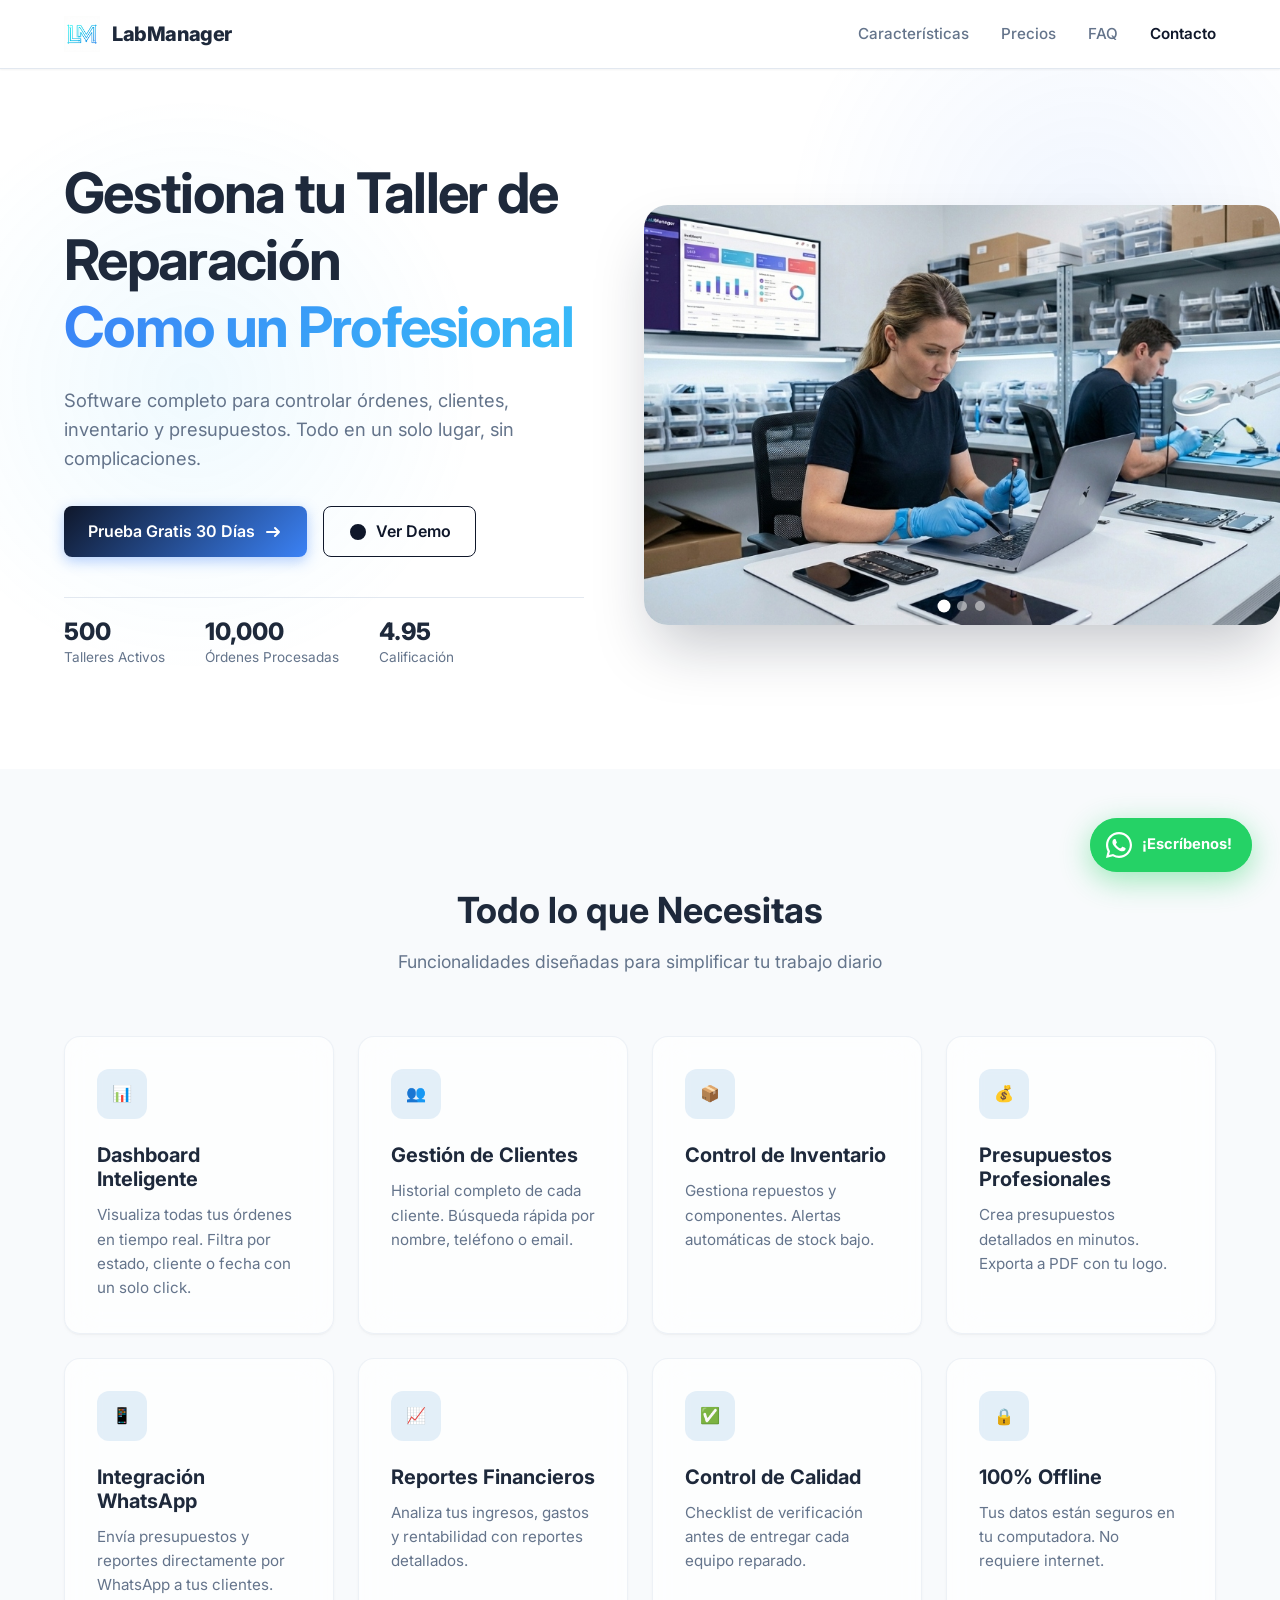
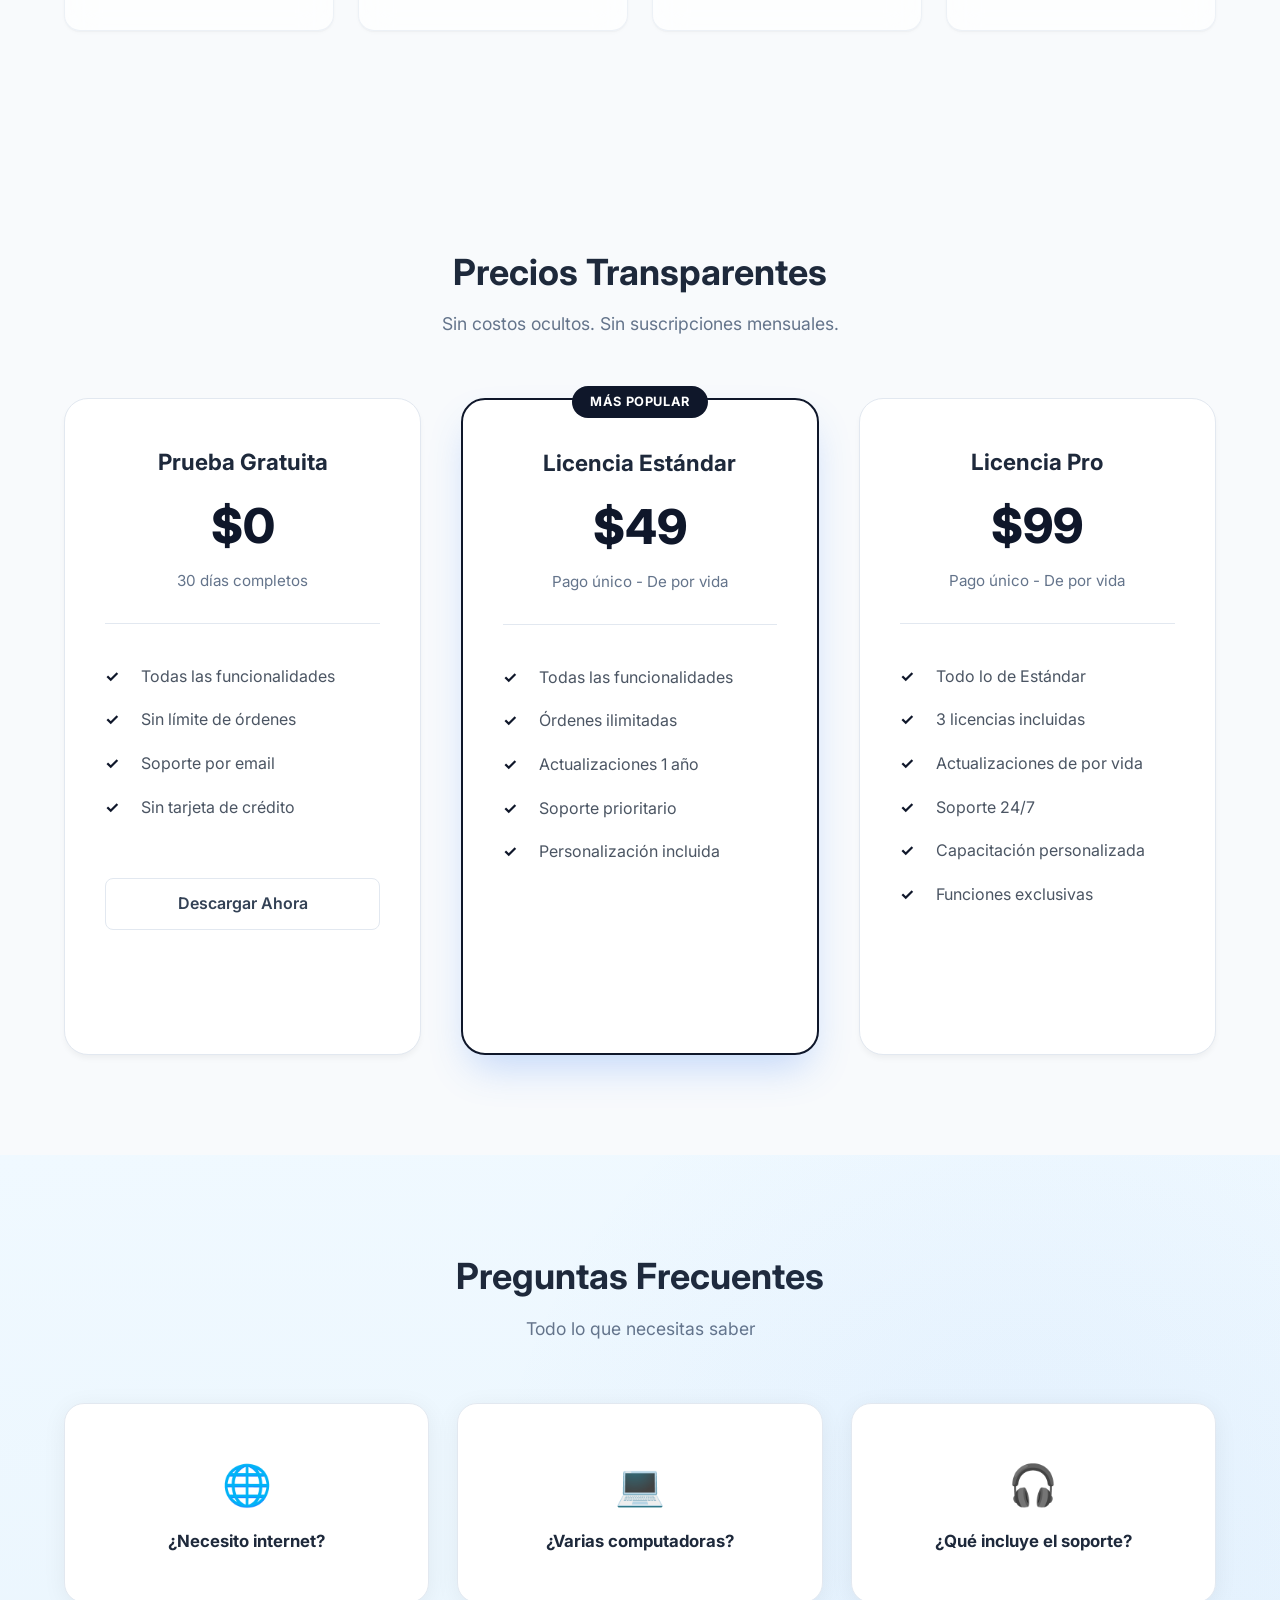
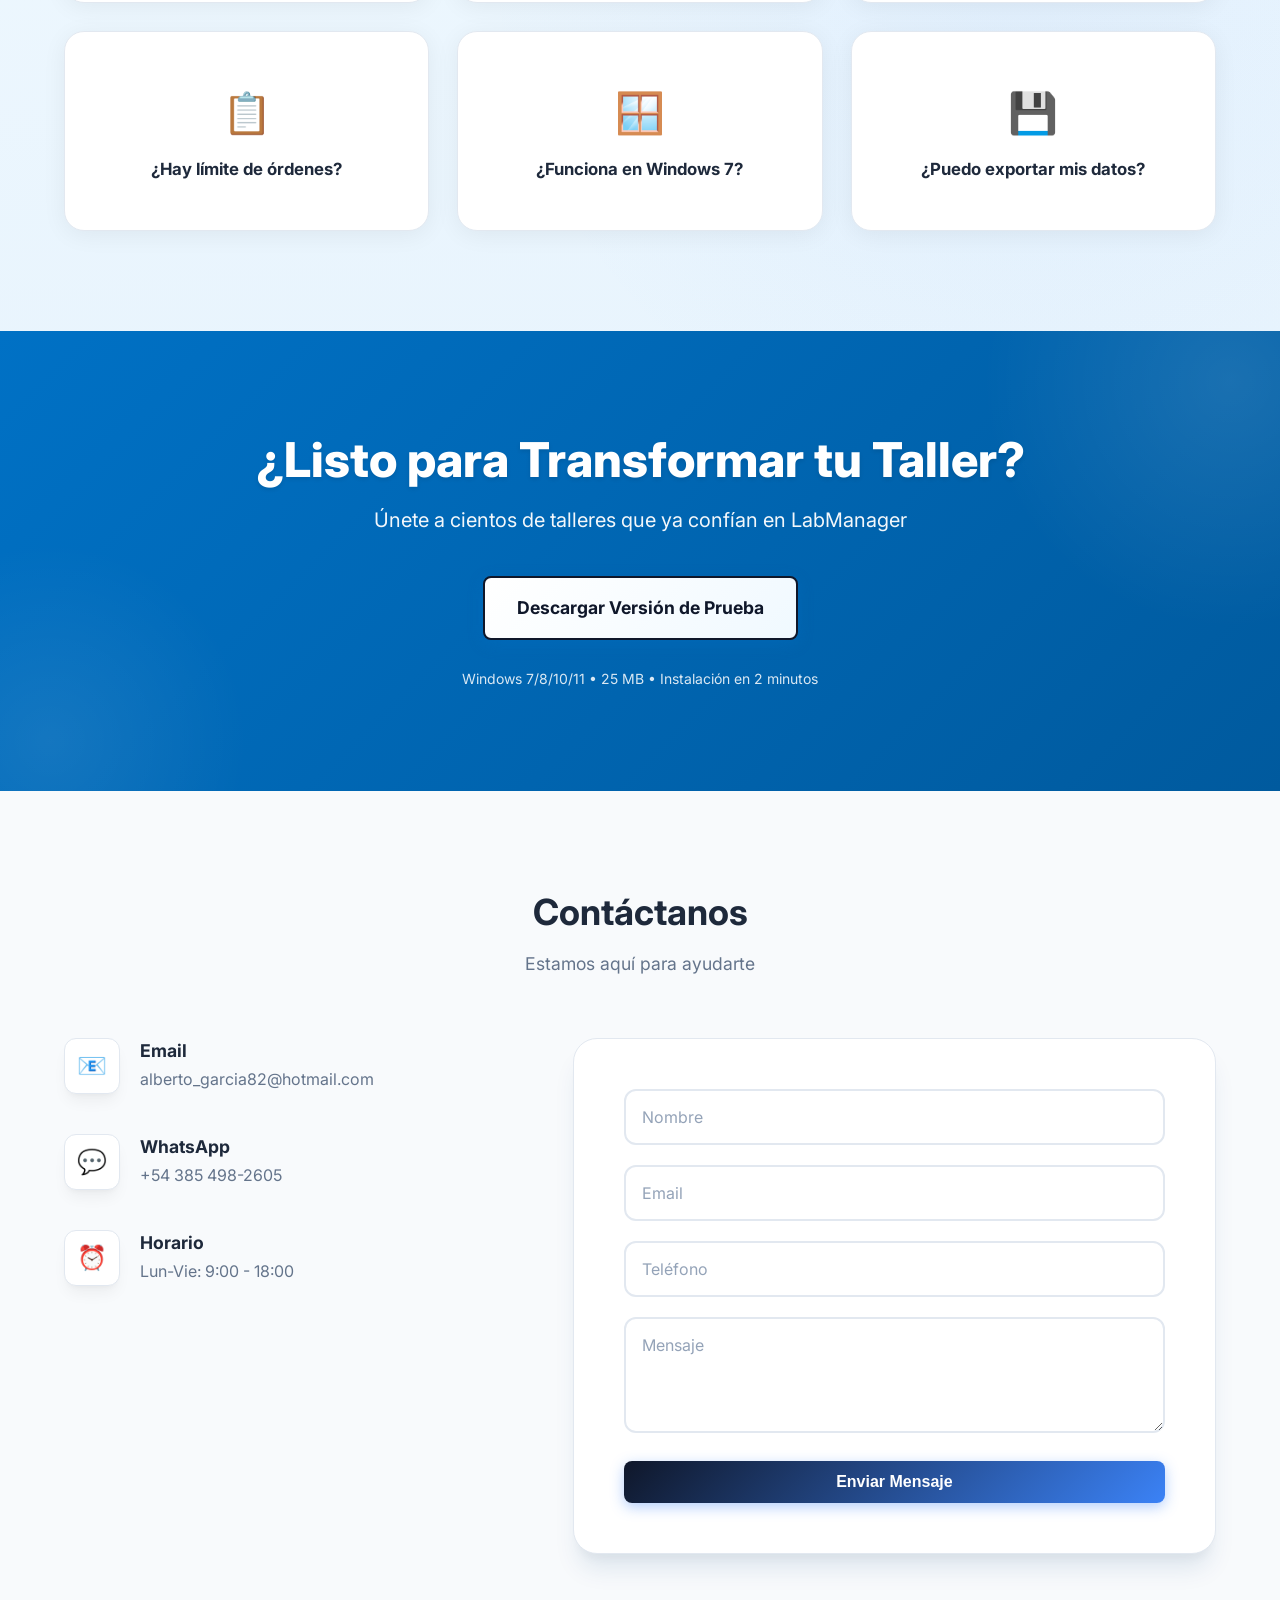
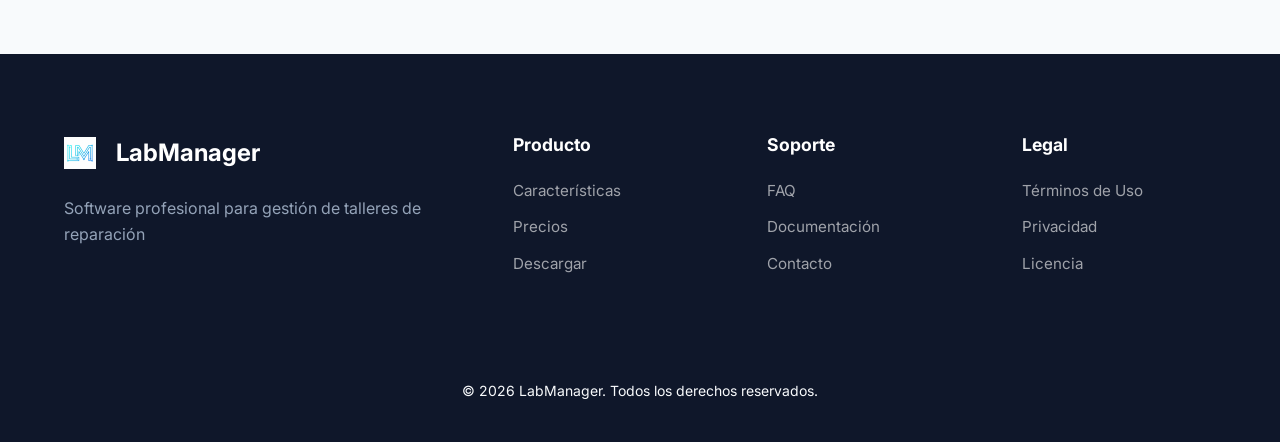
==== commit 84cc833d: "docs: update download links to Instalador_LabManager_v3.exe" ====
--- a/index.html
+++ b/index.html
@@ -419,7 +419,7 @@
           </p>
           <div class="cta-buttons">
             <a
-              href="https://github.com/Sargentxxx/LabManager-Web/releases/latest/download/LabManager_Setup_v3.exe"
+              href="https://github.com/Sargentxxx/LabManager-Web/releases/latest/download/Instalador_LabManager_v3.exe"
               class="btn btn-white btn-large"
               download
             >
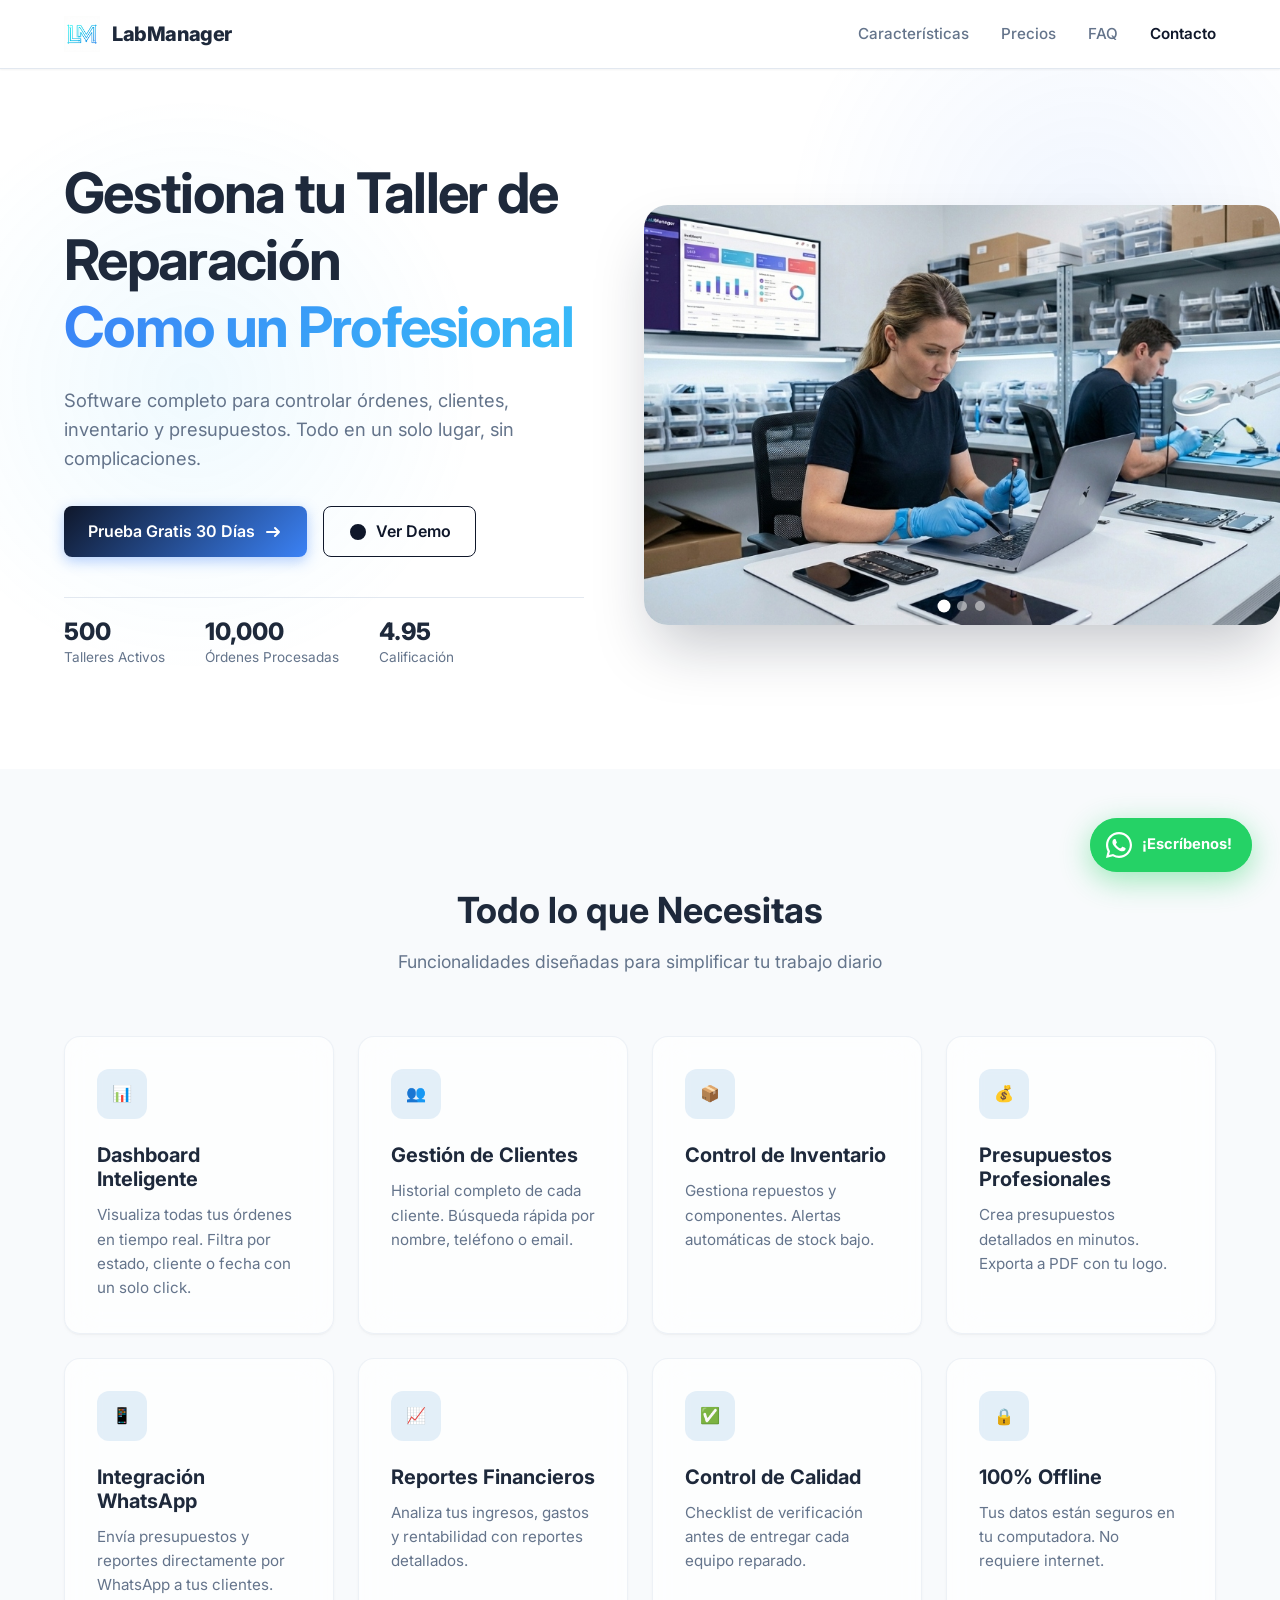
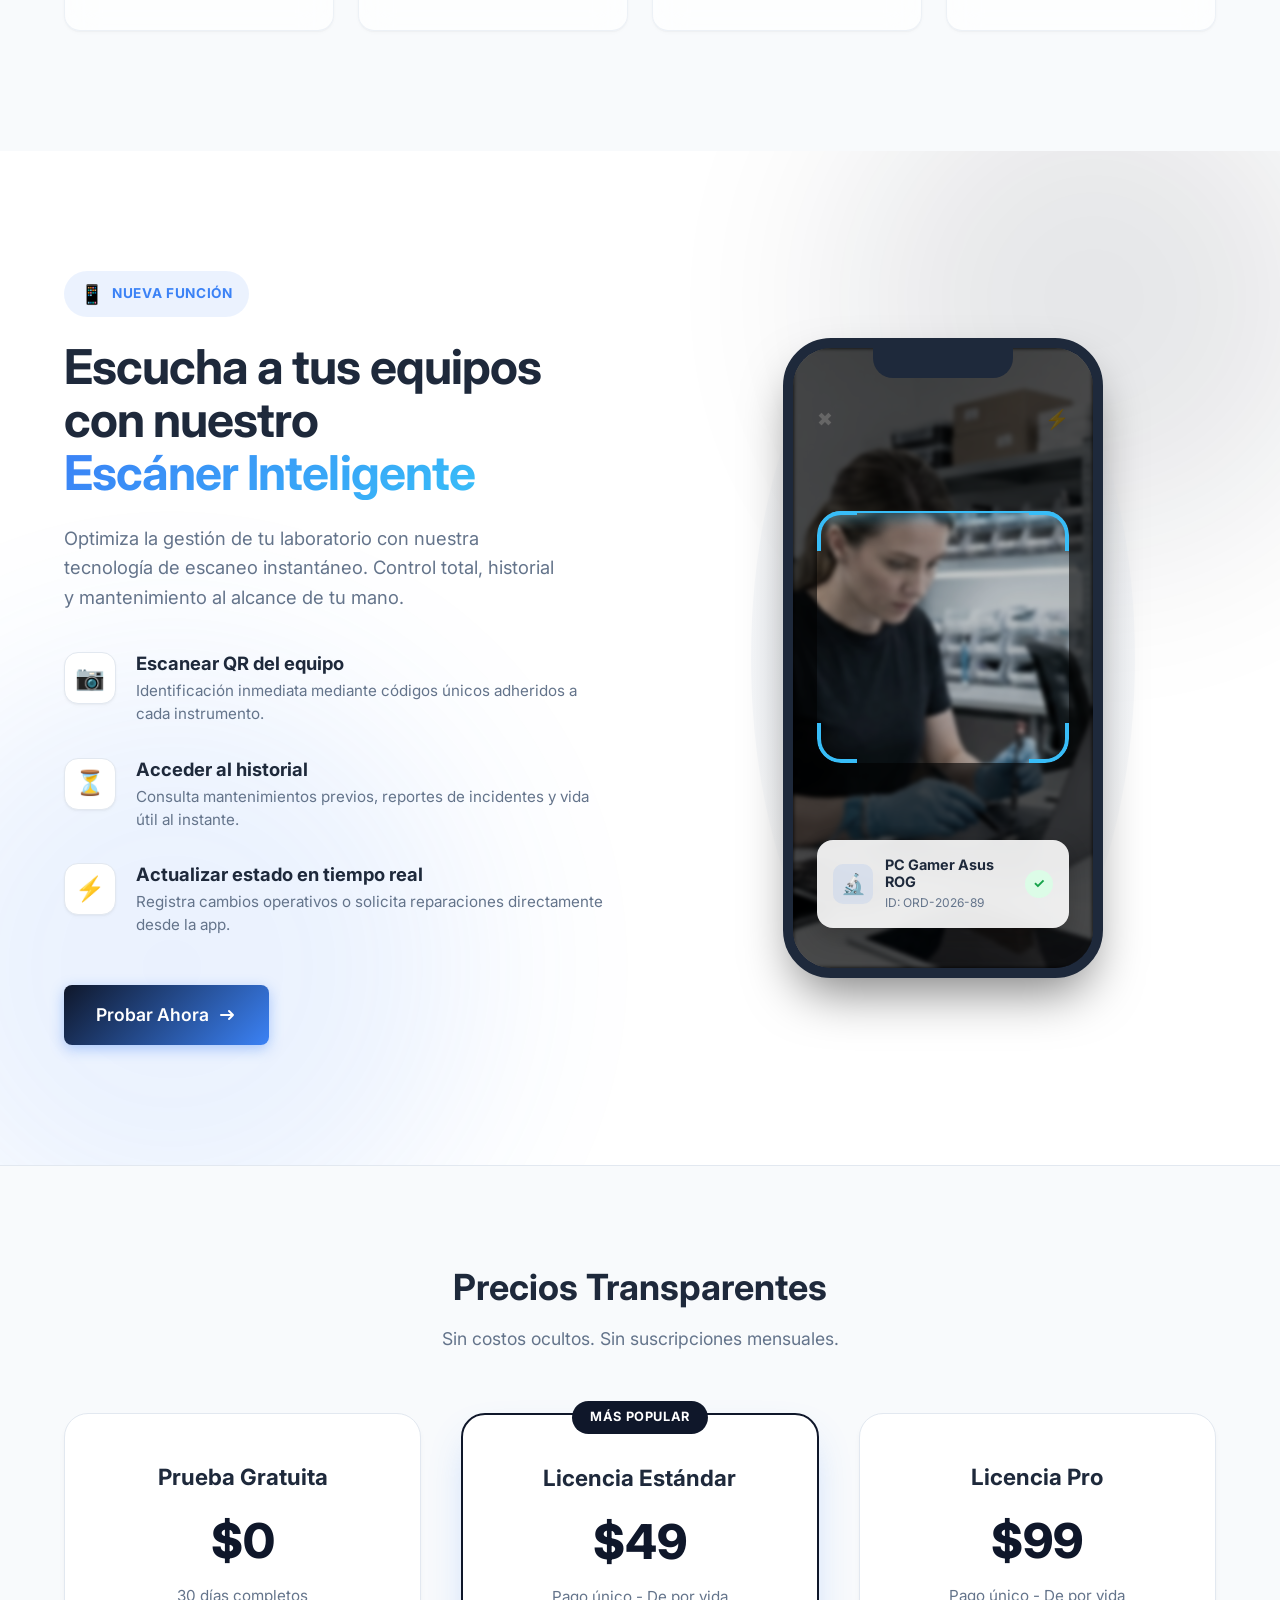
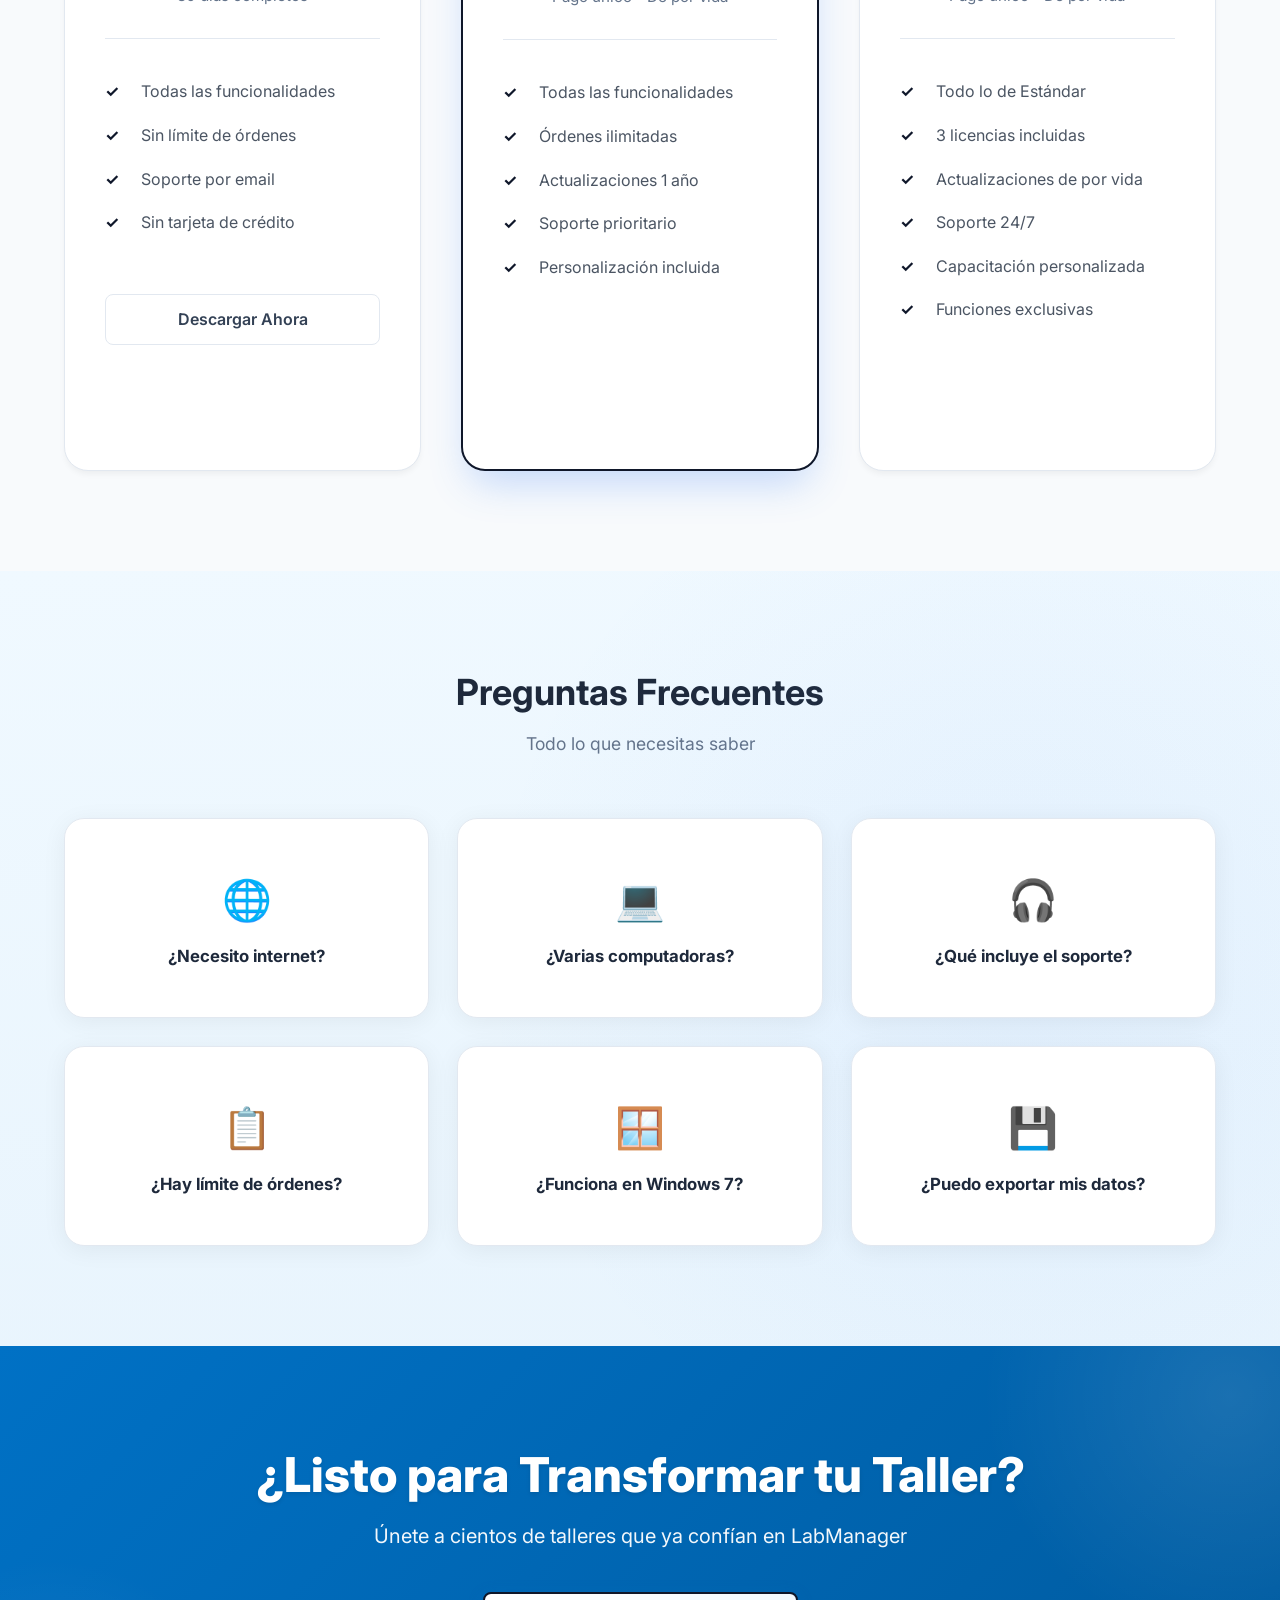
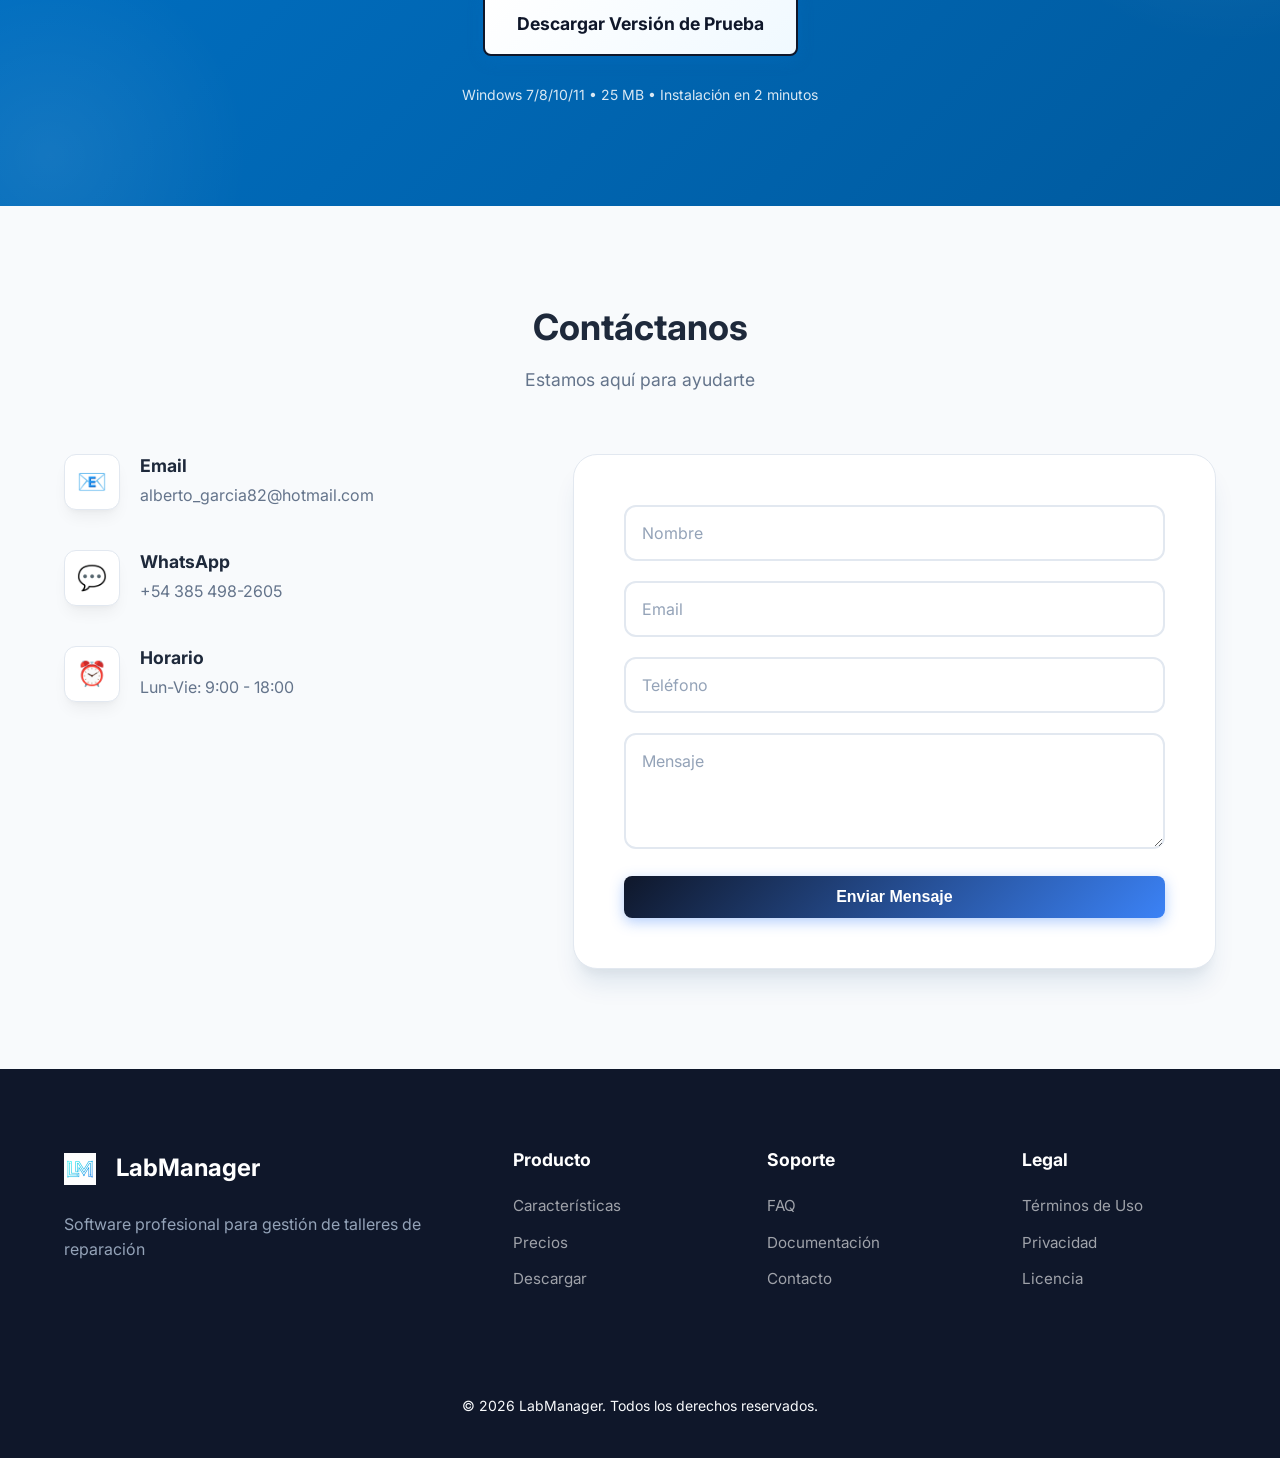
==== commit 16b812fa: "feat: setup scanner app as installable PWA" ====
--- a/index.html
+++ b/index.html
@@ -215,6 +215,134 @@
       </div>
     </section>
 
+    <!-- Sección Escáner Inteligente -->
+    <section id="scanner" class="scanner-section">
+      <div class="scanner-bg-decor">
+        <div class="decor-blob decor-blob-1"></div>
+        <div class="decor-blob decor-blob-2"></div>
+      </div>
+      <div class="container">
+        <div class="scanner-wrapper">
+          <!-- Contenido de Texto -->
+          <div class="scanner-content">
+            <div class="scanner-badge">
+              <span class="icon">📱</span>
+              <span class="text">Nueva Función</span>
+            </div>
+
+            <h2 class="scanner-title">
+              Escucha a tus equipos con nuestro
+              <span class="highlight">Escáner Inteligente</span>
+            </h2>
+
+            <p class="scanner-description">
+              Optimiza la gestión de tu laboratorio con nuestra tecnología de
+              escaneo instantáneo. Control total, historial y mantenimiento al
+              alcance de tu mano.
+            </p>
+
+            <div class="scanner-steps">
+              <div class="step-item">
+                <div class="step-icon">📷</div>
+                <div class="step-info">
+                  <h3>Escanear QR del equipo</h3>
+                  <p>
+                    Identificación inmediata mediante códigos únicos adheridos a
+                    cada instrumento.
+                  </p>
+                </div>
+              </div>
+
+              <div class="step-item">
+                <div class="step-icon">⏳</div>
+                <div class="step-info">
+                  <h3>Acceder al historial</h3>
+                  <p>
+                    Consulta mantenimientos previos, reportes de incidentes y
+                    vida útil al instante.
+                  </p>
+                </div>
+              </div>
+
+              <div class="step-item">
+                <div class="step-icon">⚡</div>
+                <div class="step-info">
+                  <h3>Actualizar estado en tiempo real</h3>
+                  <p>
+                    Registra cambios operativos o solicita reparaciones
+                    directamente desde la app.
+                  </p>
+                </div>
+              </div>
+            </div>
+
+            <div class="scanner-cta">
+              <a href="#download" class="btn btn-primary btn-large">
+                <span>Probar Ahora</span>
+                <svg width="20" height="20" viewBox="0 0 20 20" fill="none">
+                  <path
+                    d="M4 10h12m0 0l-4-4m4 4l-4 4"
+                    stroke="currentColor"
+                    stroke-width="2"
+                    stroke-linecap="round"
+                  />
+                </svg>
+              </a>
+            </div>
+          </div>
+
+          <!-- Mockup del Celular -->
+          <div class="scanner-visual">
+            <div class="scanner-mockup-container">
+              <div class="mockup-bg-circle"></div>
+
+              <div class="phone-mockup">
+                <div class="phone-notch"></div>
+                <div class="phone-screen">
+                  <div class="camera-view">
+                    <!-- Usamos una de las imagenes del repositorio como fondo del escaner -->
+                    <img
+                      src="dashboard_preview.jpg"
+                      alt="Escaneando equipo"
+                      class="camera-img"
+                    />
+
+                    <div class="scanning-ui">
+                      <div class="scan-header">
+                        <span class="icon">✖</span>
+                        <span class="icon">⚡</span>
+                      </div>
+
+                      <div class="scan-box-wrapper">
+                        <div class="scan-box">
+                          <div class="scan-corners">
+                            <div class="corner top-left"></div>
+                            <div class="corner top-right"></div>
+                            <div class="corner bottom-left"></div>
+                            <div class="corner bottom-right"></div>
+                          </div>
+                          <div class="scan-line"></div>
+                        </div>
+                      </div>
+
+                      <div class="scan-result-card">
+                        <div class="result-icon">🔬</div>
+                        <div class="result-info">
+                          <h4>PC Gamer Asus ROG</h4>
+                          <p>ID: ORD-2026-89</p>
+                        </div>
+                        <div class="result-status">✓</div>
+                      </div>
+                    </div>
+                  </div>
+                </div>
+              </div>
+            </div>
+          </div>
+        </div>
+      </div>
+    </section>
+
     <!-- Sección de Precios (Contenido Original: Prueba/Estándar/Pro) -->
     <section id="pricing" class="pricing-section">
       <div class="container">
@@ -497,20 +625,11 @@
               <img
                 src="labmanager_logo.png"
                 alt="LabManager Logo"
-                style="height: 32px; width: auto"
+                class="brand-logo-img"
               />
-              <span
-                class="brand-text"
-                style="
-                  font-weight: 700;
-                  font-size: 1.5rem;
-                  color: #1e293b;
-                  margin-left: 8px;
-                "
-                >LabManager</span
-              >
-            </div>
-            <p class="footer-description" style="margin-top: 16px">
+              <span class="brand-text">LabManager</span>
+            </div>
+            <p class="footer-description">
               Software profesional para gestión de talleres de reparación
             </p>
           </div>
--- a/landing_styles.css
+++ b/landing_styles.css
@@ -121,9 +121,28 @@
   margin-bottom: 24px;
 }
 
+.footer-logo .brand-logo-img {
+  height: 32px;
+  width: auto;
+}
+
+.footer-logo .brand-text {
+  font-weight: 700;
+  font-size: 1.5rem;
+  color: var(--secondary);
+  margin-left: 8px;
+}
+
 .brand-logo-img {
   height: 40px;
   width: auto;
+}
+
+.footer-description {
+  margin-top: 16px;
+  color: #94a3b8;
+  font-size: 1rem;
+  line-height: 1.6;
 }
 
 .footer-brand p {
@@ -557,8 +576,8 @@
   padding: 32px;
   border-radius: 16px;
   background: rgba(255, 255, 255, 0.7);
+  -webkit-backdrop-filter: blur(16px);
   backdrop-filter: blur(16px);
-  -webkit-backdrop-filter: blur(16px);
   border: 1px solid rgba(226, 232, 240, 0.6);
   box-shadow: var(--shadow-sm);
   transition: all 0.4s cubic-bezier(0.4, 0, 0.2, 1);
@@ -1476,6 +1495,389 @@
   white-space: nowrap;
 }
 
+/* Scanner Section */
+.scanner-section {
+  position: relative;
+  padding: 120px 0;
+  background-color: var(--bg-white);
+  overflow: hidden;
+  border-bottom: 1px solid var(--border-light);
+}
+
+.scanner-bg-decor {
+  position: absolute;
+  top: 0;
+  left: 50%;
+  transform: translateX(-50%);
+  width: 100%;
+  height: 100%;
+  z-index: 0;
+  pointer-events: none;
+}
+
+.decor-blob {
+  position: absolute;
+  border-radius: 50%;
+  filter: blur(100px);
+  opacity: 0.1;
+}
+
+.decor-blob-1 {
+  top: -10%;
+  right: -5%;
+  width: 500px;
+  height: 500px;
+  background-color: var(--primary);
+}
+
+.decor-blob-2 {
+  bottom: -10%;
+  left: -10%;
+  width: 600px;
+  height: 600px;
+  background-color: var(--accent);
+}
+
+.scanner-section .container {
+  position: relative;
+  z-index: 10;
+}
+
+.scanner-wrapper {
+  display: grid;
+  grid-template-columns: 1fr 1fr;
+  gap: 60px;
+  align-items: center;
+}
+
+.scanner-badge {
+  display: inline-flex;
+  align-items: center;
+  gap: 8px;
+  padding: 8px 16px;
+  border-radius: 50px;
+  background: rgba(59, 130, 246, 0.1);
+  margin-bottom: 24px;
+}
+
+.scanner-badge .icon {
+  font-size: 1.2rem;
+}
+
+.scanner-badge .text {
+  font-size: 0.85rem;
+  font-weight: 700;
+  color: var(--accent);
+  text-transform: uppercase;
+  letter-spacing: 0.05em;
+}
+
+.scanner-title {
+  font-size: 3rem;
+  line-height: 1.1;
+  margin-bottom: 24px;
+  letter-spacing: -0.02em;
+}
+
+.scanner-description {
+  font-size: 1.15rem;
+  color: var(--text-muted);
+  line-height: 1.6;
+  margin-bottom: 40px;
+  max-width: 500px;
+}
+
+.scanner-steps {
+  display: flex;
+  flex-direction: column;
+  gap: 32px;
+  margin-bottom: 48px;
+}
+
+.step-item {
+  display: flex;
+  gap: 20px;
+  align-items: flex-start;
+  transition: all 0.3s ease;
+}
+
+.step-item:hover .step-icon {
+  border-color: rgba(59, 130, 246, 0.5);
+  box-shadow: 0 4px 15px rgba(59, 130, 246, 0.15);
+  color: var(--accent);
+  transform: translateY(-2px);
+}
+
+.step-item:hover h3 {
+  color: var(--accent);
+}
+
+.step-icon {
+  flex-shrink: 0;
+  width: 52px;
+  height: 52px;
+  border-radius: 14px;
+  background: white;
+  border: 1px solid var(--border-light);
+  display: flex;
+  align-items: center;
+  justify-content: center;
+  font-size: 1.5rem;
+  color: var(--text-main);
+  box-shadow: var(--shadow-sm);
+  transition: all 0.3s ease;
+}
+
+.step-info h3 {
+  font-size: 1.15rem;
+  margin-bottom: 6px;
+  transition: color 0.3s;
+}
+
+.step-info p {
+  font-size: 0.95rem;
+  color: var(--text-muted);
+  line-height: 1.5;
+}
+
+/* Mockup CSS */
+.scanner-visual {
+  display: flex;
+  justify-content: flex-end;
+  position: relative;
+}
+
+.scanner-mockup-container {
+  position: relative;
+  width: 320px;
+  height: 640px;
+  margin: 0 auto;
+}
+
+.mockup-bg-circle {
+  position: absolute;
+  top: 50%;
+  left: 50%;
+  transform: translate(-50%, -50%);
+  width: 120%;
+  height: 120%;
+  border-radius: 50%;
+  background: radial-gradient(
+    circle,
+    rgba(226, 232, 240, 0.8) 0%,
+    transparent 70%
+  );
+  z-index: 0;
+}
+
+.phone-mockup {
+  position: relative;
+  width: 100%;
+  height: 100%;
+  background: #0f172a;
+  border-radius: 48px;
+  border: 10px solid #1e293b;
+  box-shadow:
+    0 25px 50px -12px rgba(0, 0, 0, 0.5),
+    0 0 0 1px rgba(255, 255, 255, 0.1) inset;
+  z-index: 10;
+  overflow: hidden;
+}
+
+.phone-notch {
+  position: absolute;
+  top: 0;
+  left: 50%;
+  transform: translateX(-50%);
+  width: 140px;
+  height: 30px;
+  background: #1e293b;
+  border-bottom-left-radius: 20px;
+  border-bottom-right-radius: 20px;
+  z-index: 20;
+}
+
+.phone-screen {
+  width: 100%;
+  height: 100%;
+  background: #000;
+  position: relative;
+}
+
+.camera-view {
+  position: absolute;
+  inset: 0;
+}
+
+.camera-img {
+  width: 100%;
+  height: 100%;
+  object-fit: cover;
+  opacity: 0.8;
+  filter: blur(2px) grayscale(50%);
+}
+
+.scanning-ui {
+  position: absolute;
+  inset: 0;
+  display: flex;
+  flex-direction: column;
+  justify-content: space-between;
+  padding: 24px;
+  z-index: 10;
+}
+
+.scan-header {
+  margin-top: 32px;
+  display: flex;
+  justify-content: space-between;
+  color: white;
+  font-size: 1.2rem;
+}
+
+.scan-box-wrapper {
+  flex: 1;
+  display: flex;
+  align-items: center;
+  justify-content: center;
+}
+
+.scan-box {
+  position: relative;
+  width: 100%;
+  aspect-ratio: 1;
+  border-radius: 24px;
+  box-shadow: 0 0 0 9999px rgba(0, 0, 0, 0.6);
+  overflow: hidden;
+}
+
+.scan-corners .corner {
+  position: absolute;
+  width: 40px;
+  height: 40px;
+  border-color: var(--primary-light);
+  border-style: solid;
+}
+
+.corner.top-left {
+  top: 0;
+  left: 0;
+  border-width: 4px 0 0 4px;
+  border-top-left-radius: 24px;
+}
+
+.corner.top-right {
+  top: 0;
+  right: 0;
+  border-width: 4px 4px 0 0;
+  border-top-right-radius: 24px;
+}
+
+.corner.bottom-left {
+  bottom: 0;
+  left: 0;
+  border-width: 0 0 4px 4px;
+  border-bottom-left-radius: 24px;
+}
+
+.corner.bottom-right {
+  bottom: 0;
+  right: 0;
+  border-width: 0 4px 4px 0;
+  border-bottom-right-radius: 24px;
+}
+
+.scan-line {
+  position: absolute;
+  top: 0;
+  left: 0;
+  width: 100%;
+  height: 2px;
+  background-color: var(--primary-light);
+  box-shadow: 0 0 15px 2px rgba(56, 189, 248, 0.8);
+  animation: scan 2.5s ease-in-out infinite;
+}
+
+@keyframes scan {
+  0%,
+  100% {
+    top: 10%;
+    opacity: 0;
+  }
+  15%,
+  85% {
+    opacity: 1;
+  }
+  50% {
+    top: 90%;
+  }
+}
+
+.scan-result-card {
+  margin-bottom: 16px;
+  background: rgba(255, 255, 255, 0.9);
+  -webkit-backdrop-filter: blur(10px);
+  backdrop-filter: blur(10px);
+  padding: 16px;
+  border-radius: 16px;
+  display: flex;
+  align-items: center;
+  gap: 12px;
+  box-shadow: 0 10px 25px rgba(0, 0, 0, 0.2);
+  transform: translateY(0);
+  animation: float-card 4s ease-in-out infinite;
+}
+
+@keyframes float-card {
+  0%,
+  100% {
+    transform: translateY(0);
+  }
+  50% {
+    transform: translateY(-5px);
+  }
+}
+
+.result-icon {
+  width: 40px;
+  height: 40px;
+  background: rgba(59, 130, 246, 0.1);
+  color: var(--accent);
+  border-radius: 10px;
+  display: flex;
+  align-items: center;
+  justify-content: center;
+  font-size: 1.25rem;
+}
+
+.result-info {
+  flex: 1;
+}
+
+.result-info h4 {
+  font-size: 0.9rem;
+  margin-bottom: 2px;
+  color: var(--secondary);
+}
+
+.result-info p {
+  font-size: 0.75rem;
+  color: var(--text-muted);
+}
+
+.result-status {
+  width: 28px;
+  height: 28px;
+  border-radius: 50%;
+  background: #dcfce7;
+  color: #16a34a;
+  display: flex;
+  align-items: center;
+  justify-content: center;
+  font-size: 0.85rem;
+  font-weight: bold;
+}
+
 @media (max-width: 600px) {
   .wa-float-btn {
     padding: 13px;
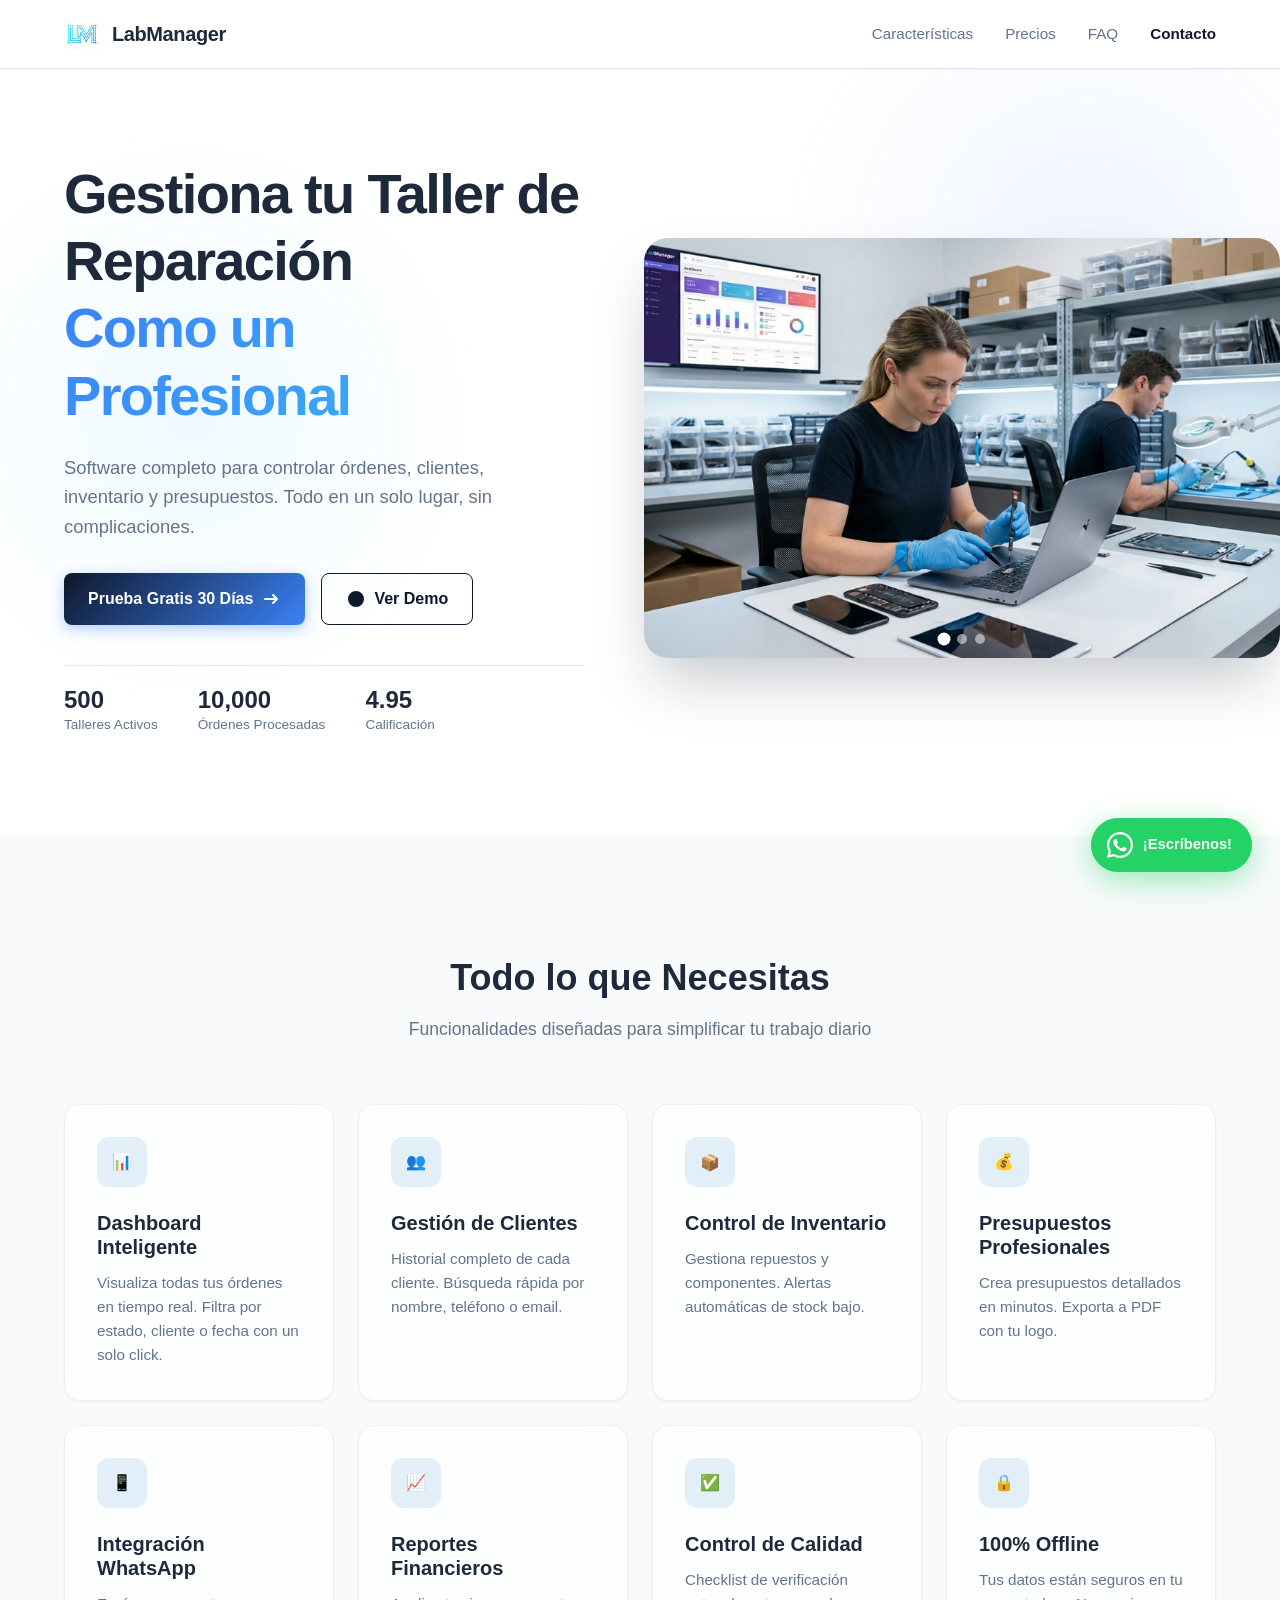
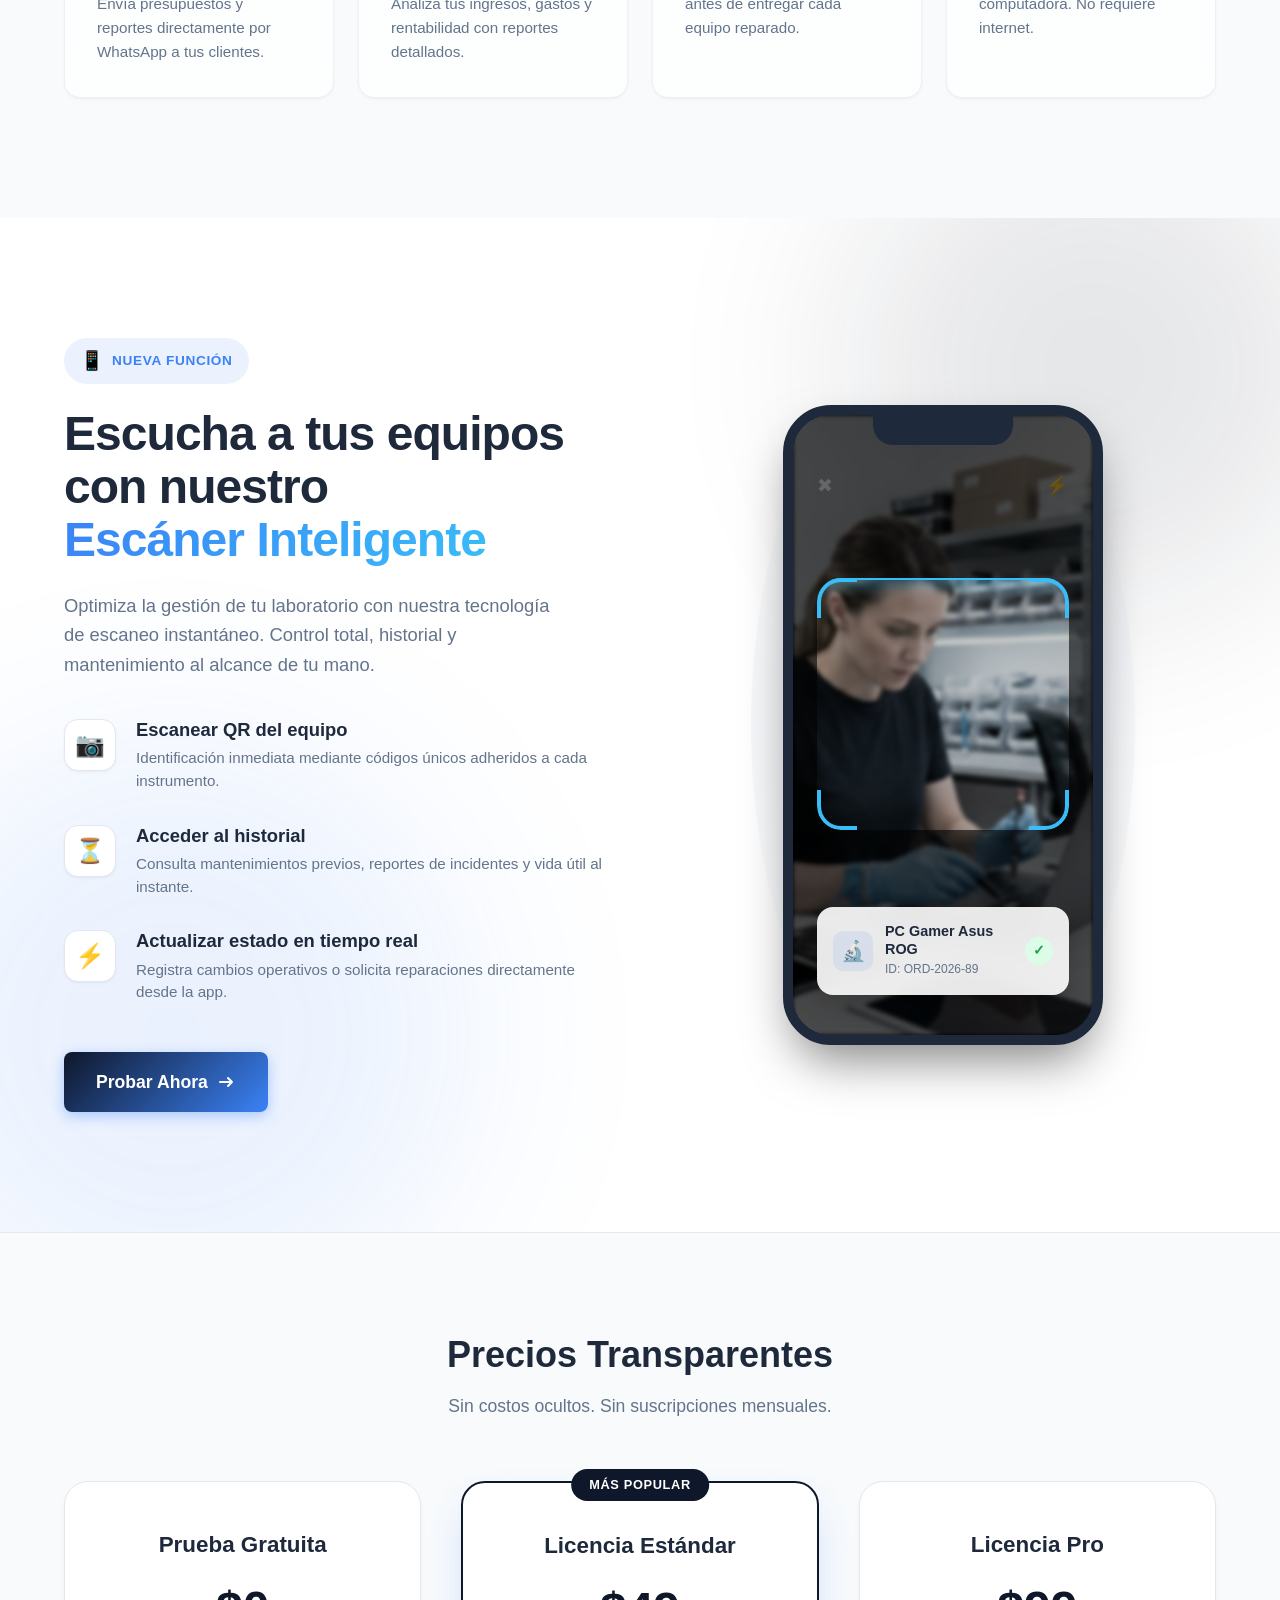
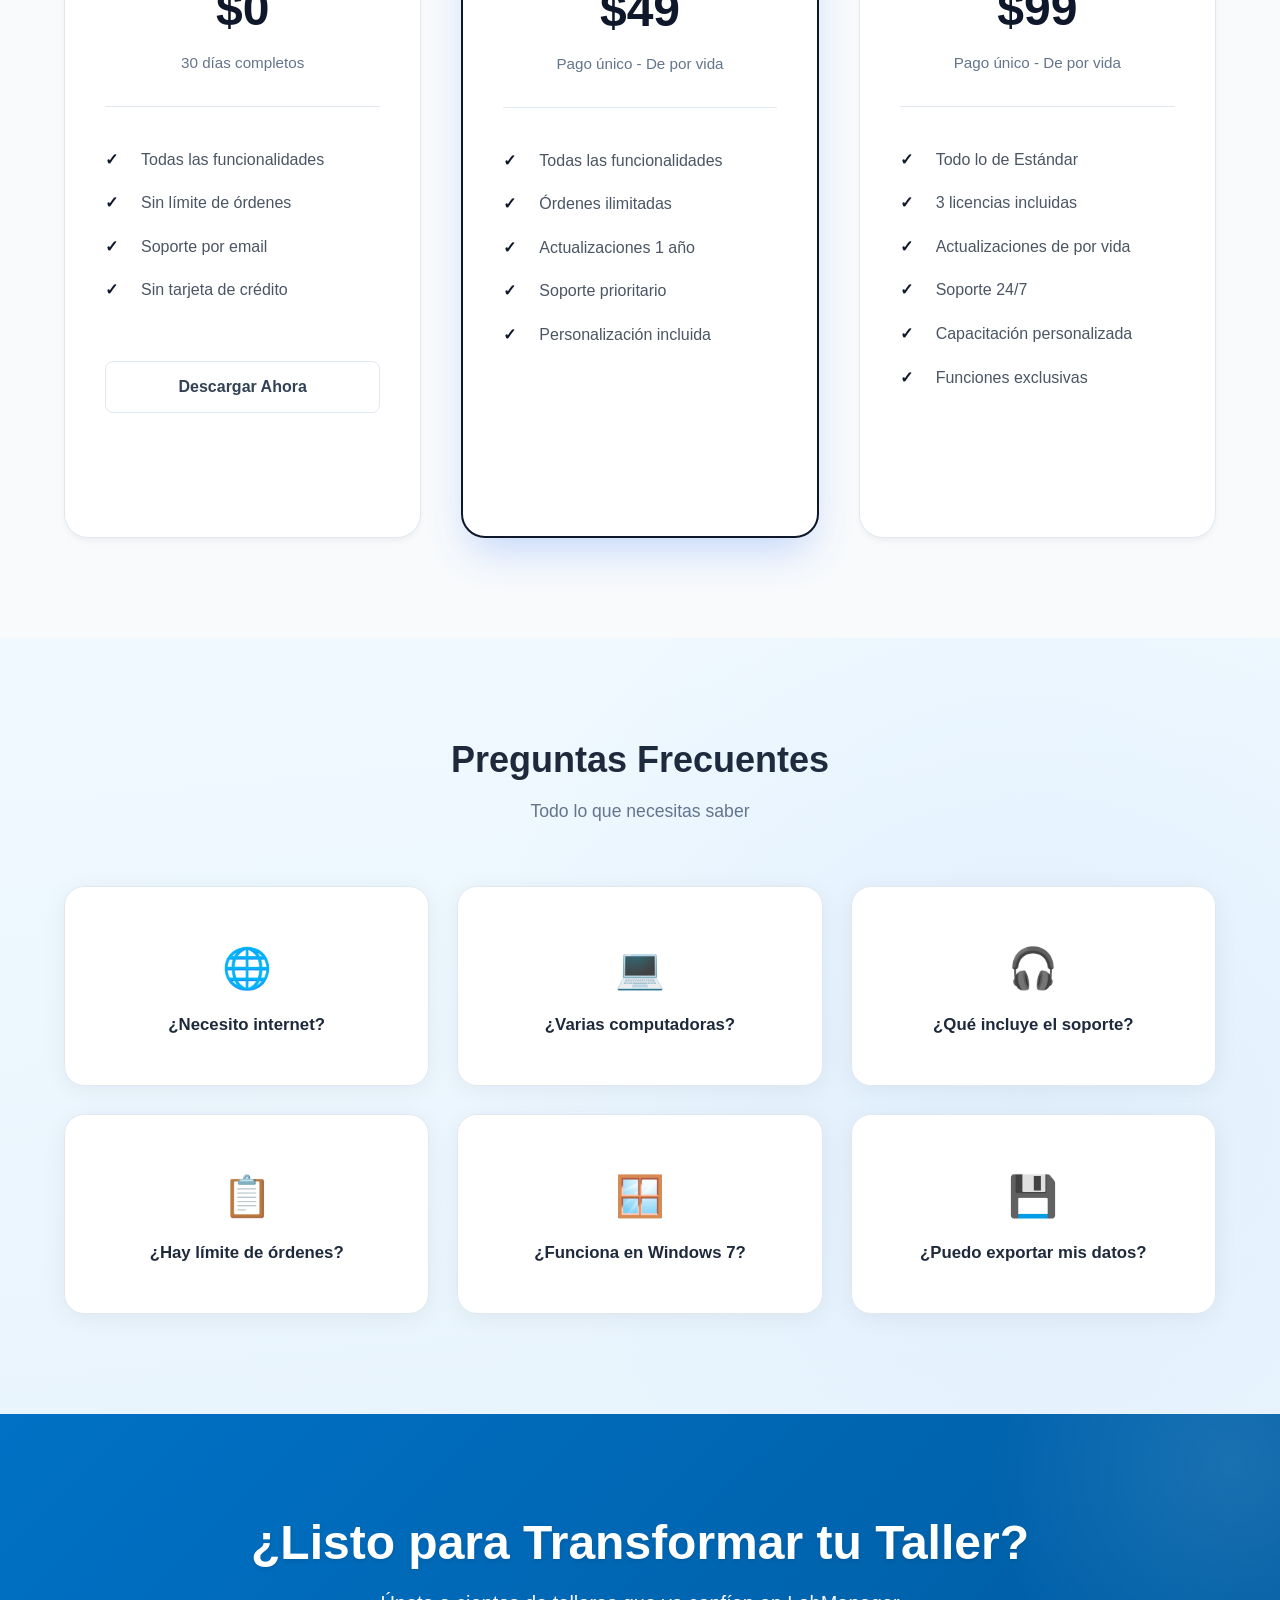
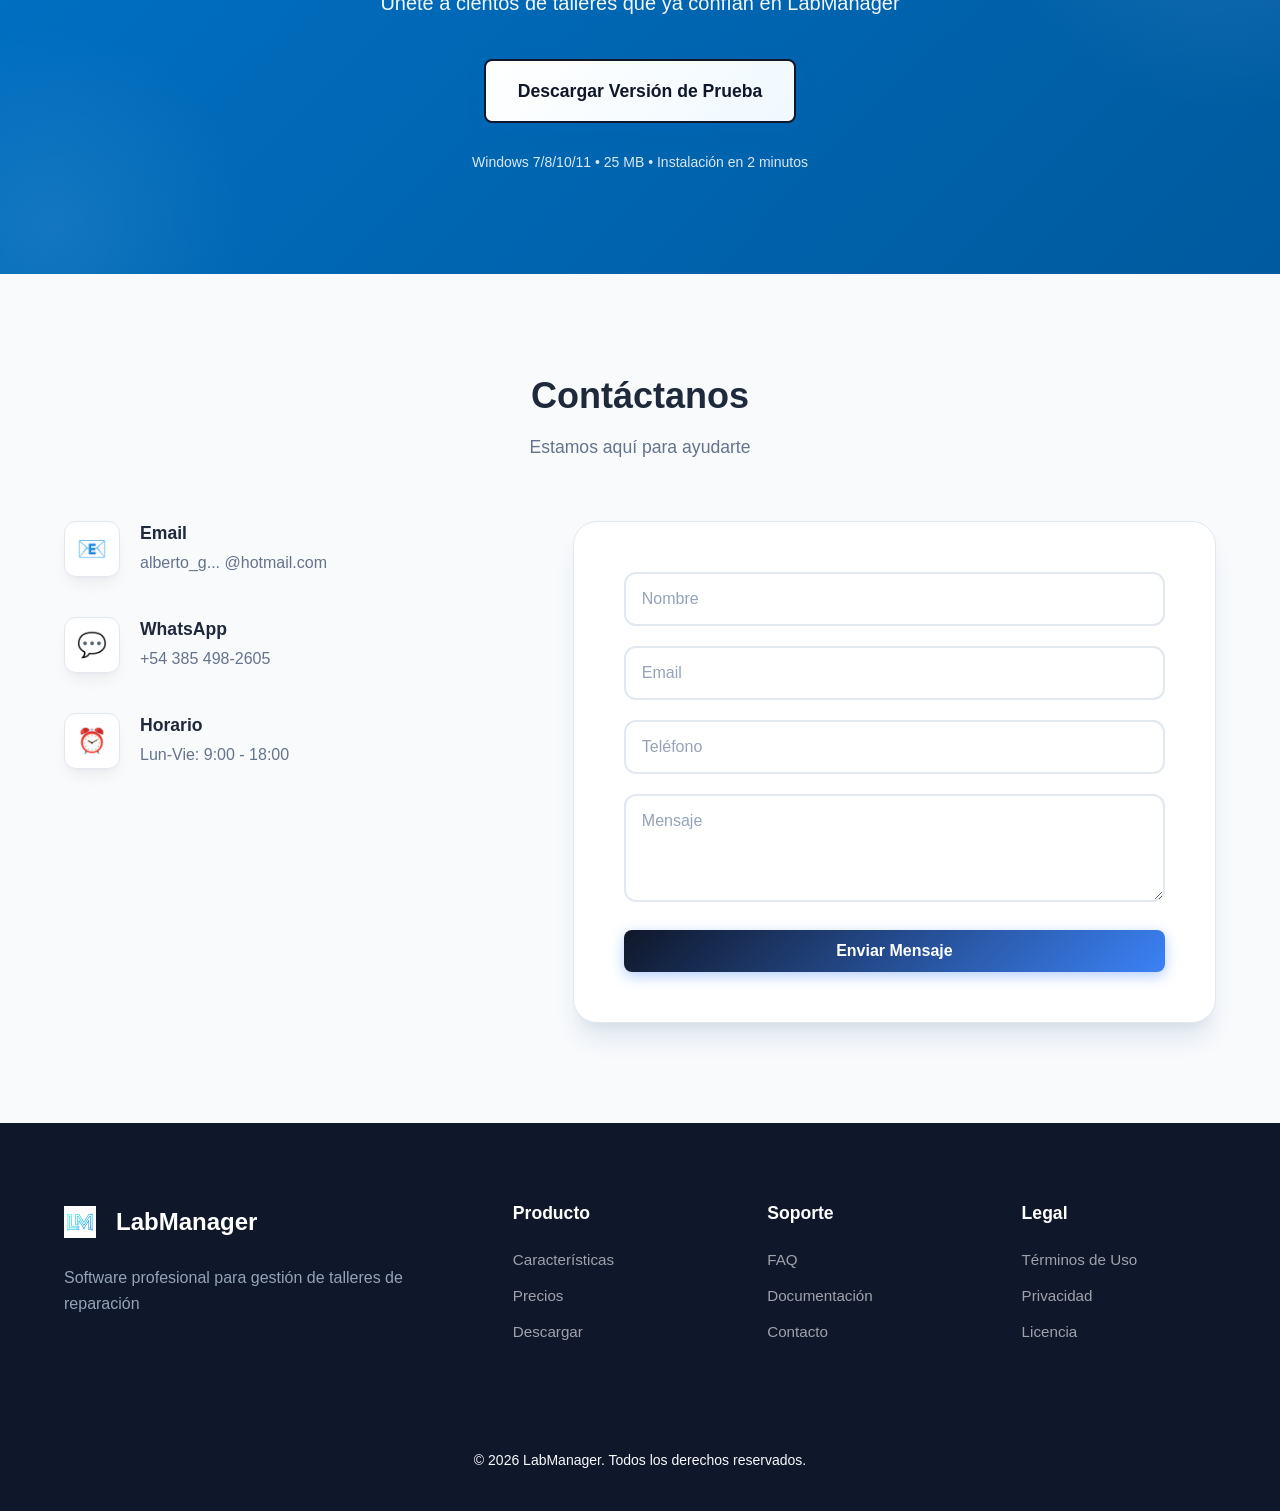
==== commit f289b954: "security: mejoras en web - Formspree para contacto, CSP headers, ofuscacion de email personal, OpenG" ====
--- a/index.html
+++ b/index.html
@@ -11,6 +11,28 @@
       name="keywords"
       content="software taller, gestión reparaciones, taller computadoras, software técnico"
     />
+
+    <!-- Política de Seguridad de Contenidos (CSP) -->
+    <meta
+      http-equiv="Content-Security-Policy"
+      content="default-src 'self'; script-src 'self' 'unsafe-inline' https://www.paypal.com https://sdk.mercadopago.com https://www.mercadopago.com.ar; frame-src 'self' https://www.paypal.com https://www.sandbox.paypal.com https://www.mercadopago.com.ar; img-src 'self' data: https://www.paypalobjects.com; style-src 'self' 'unsafe-inline' https://fonts.googleapis.com; font-src 'self' https://fonts.gstatic.com; connect-src 'self' https://firestore.googleapis.com https://www.paypal.com;"
+    />
+
+    <!-- Open Graph (SEO y compartición atractiva en WhatsApp/Redes) -->
+    <meta
+      property="og:title"
+      content="LabManager - Software de Taller Profesional"
+    />
+    <meta
+      property="og:description"
+      content="Controla órdenes, inventario y presupuestos de tu servicio técnico fácilmente."
+    />
+    <meta property="og:image" content="dashboard_preview.jpg" />
+    <meta property="og:type" content="website" />
+
+    <!-- Favicon -->
+    <link rel="icon" type="image/png" href="labmanager_logo.png" />
+
     <title>LabManager - Software de Gestión para Talleres de Reparación</title>
     <!-- Fuentes: Inter -->
     <link rel="preconnect" href="https://fonts.googleapis.com" />
@@ -575,7 +597,18 @@
               <div class="contact-icon">📧</div>
               <div class="contact-details">
                 <h4>Email</h4>
-                <p>alberto_garcia82@hotmail.com</p>
+                <!-- El correo está ofuscado para evitar bots de scrapers. Usamos un enlace generable. -->
+                <p>
+                  <a
+                    href="#"
+                    onclick="
+                      this.href =
+                        'mailto:' + 'alberto_garcia82' + '@' + 'hotmail.com'
+                    "
+                    style="color: inherit; text-decoration: none"
+                    >alberto_g... @hotmail.com</a
+                  >
+                </p>
               </div>
             </div>
 
@@ -597,7 +630,11 @@
           </div>
 
           <div class="contact-form">
-            <form>
+            <!-- Conectado a Formspree (reemplazar la URL por tu ID de Formspree real si lo tenés) -->
+            <form
+              action="https://formspree.io/f/REEMPLAZAR_POR_TU_ID"
+              method="POST"
+            >
               <input type="text" name="nombre" placeholder="Nombre" required />
               <input type="email" name="email" placeholder="Email" required />
               <input type="tel" name="telefono" placeholder="Teléfono" />
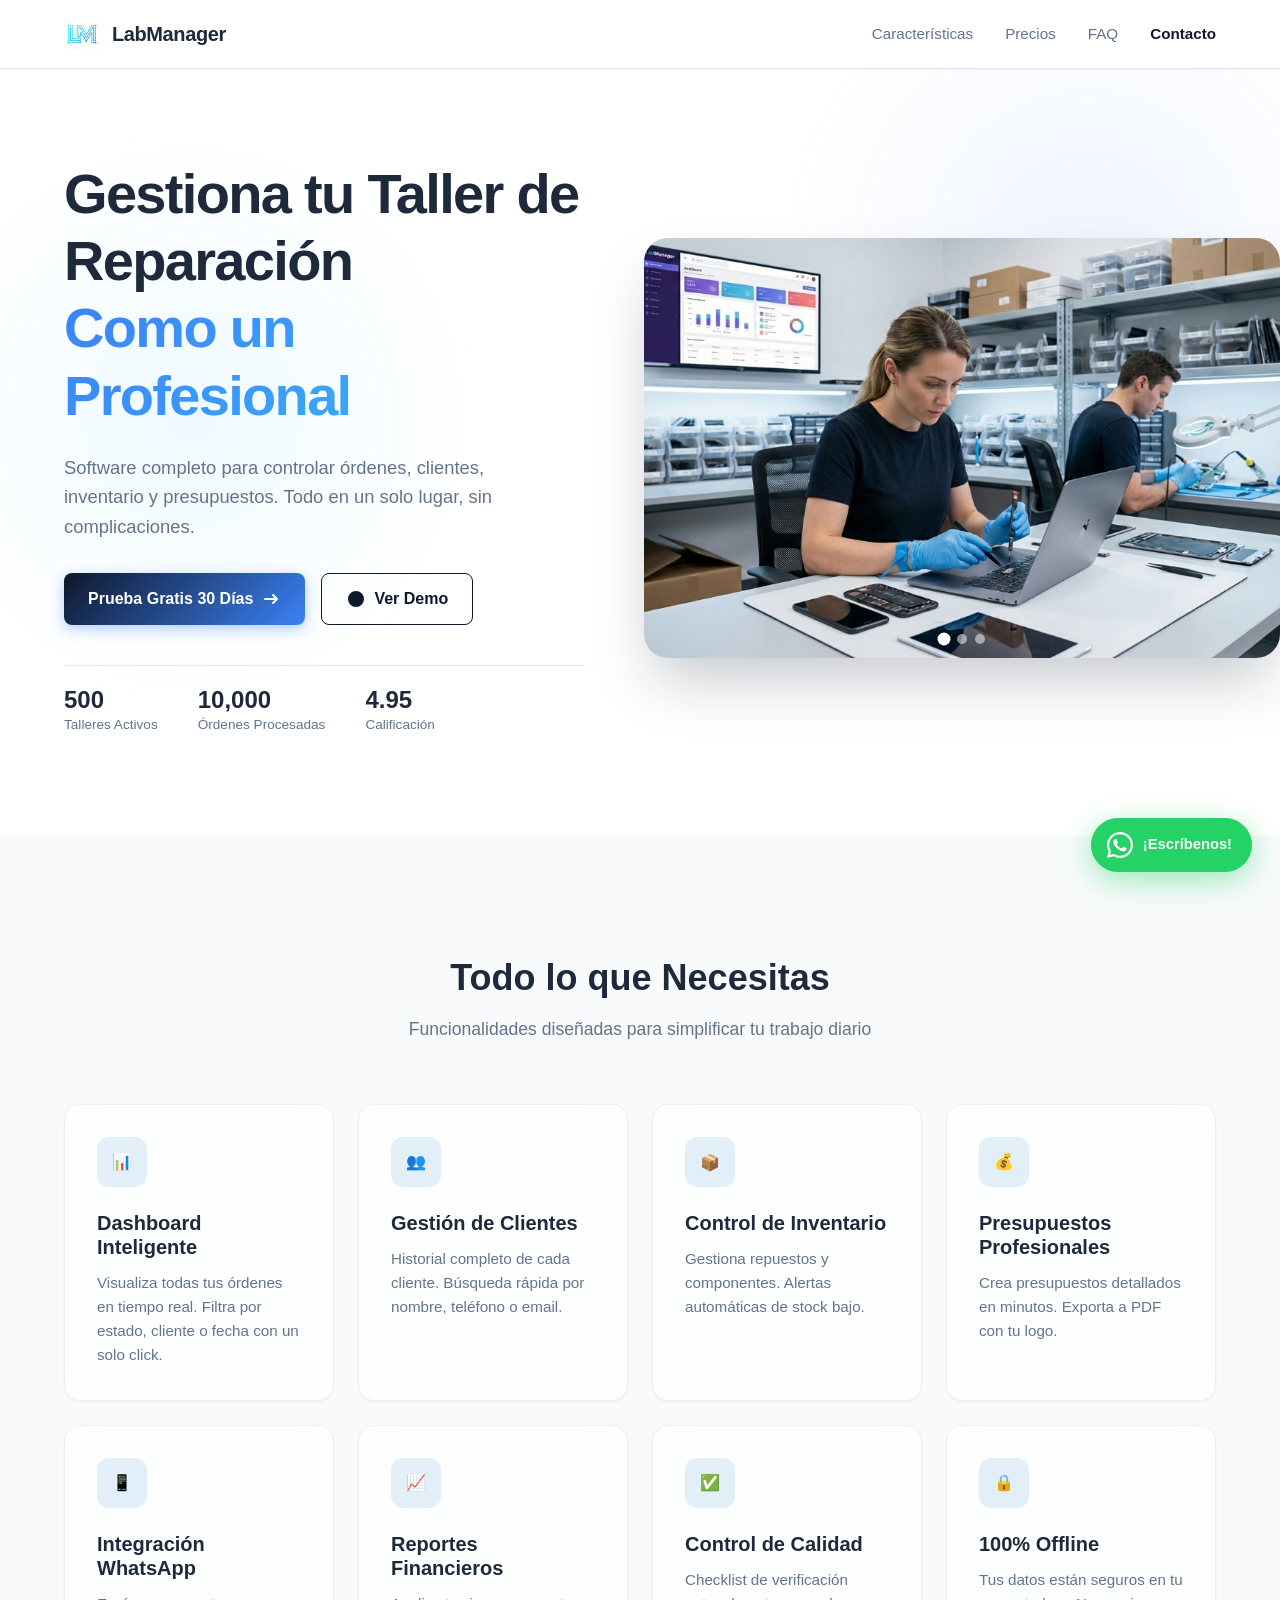
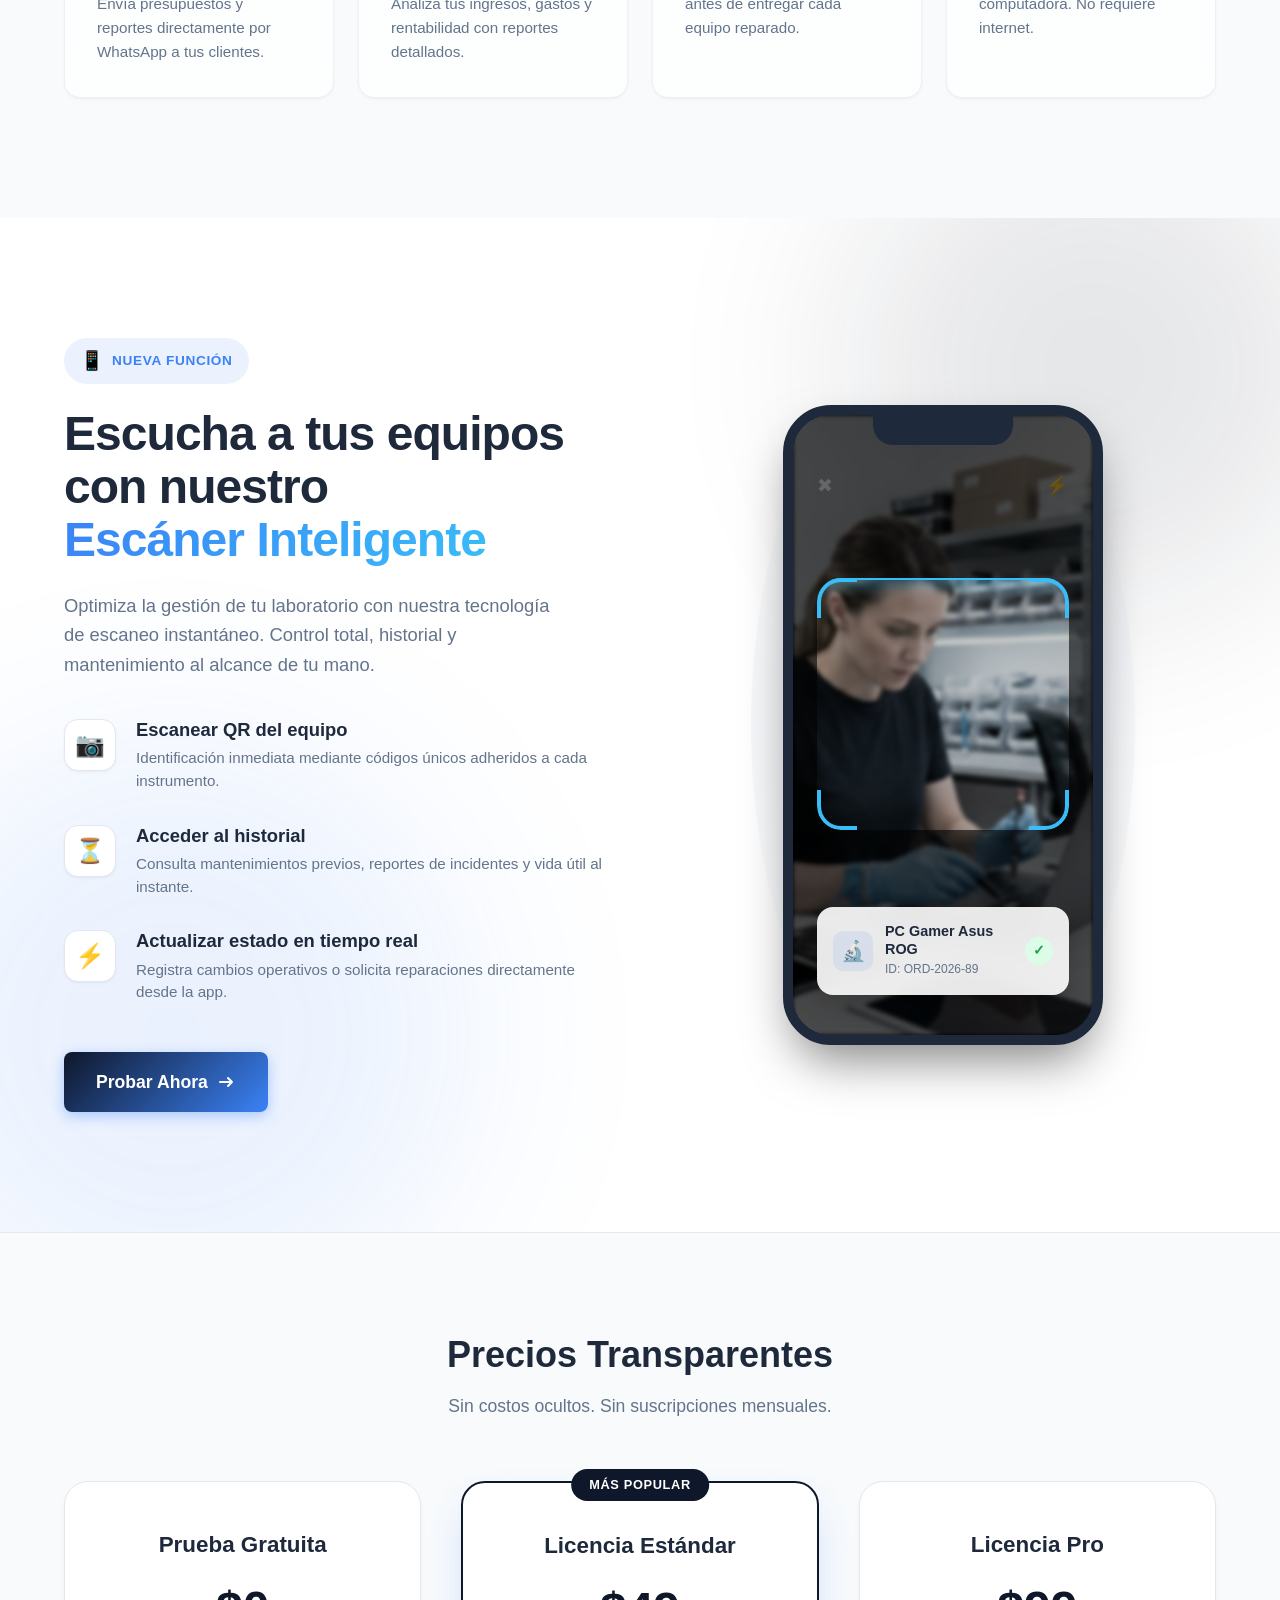
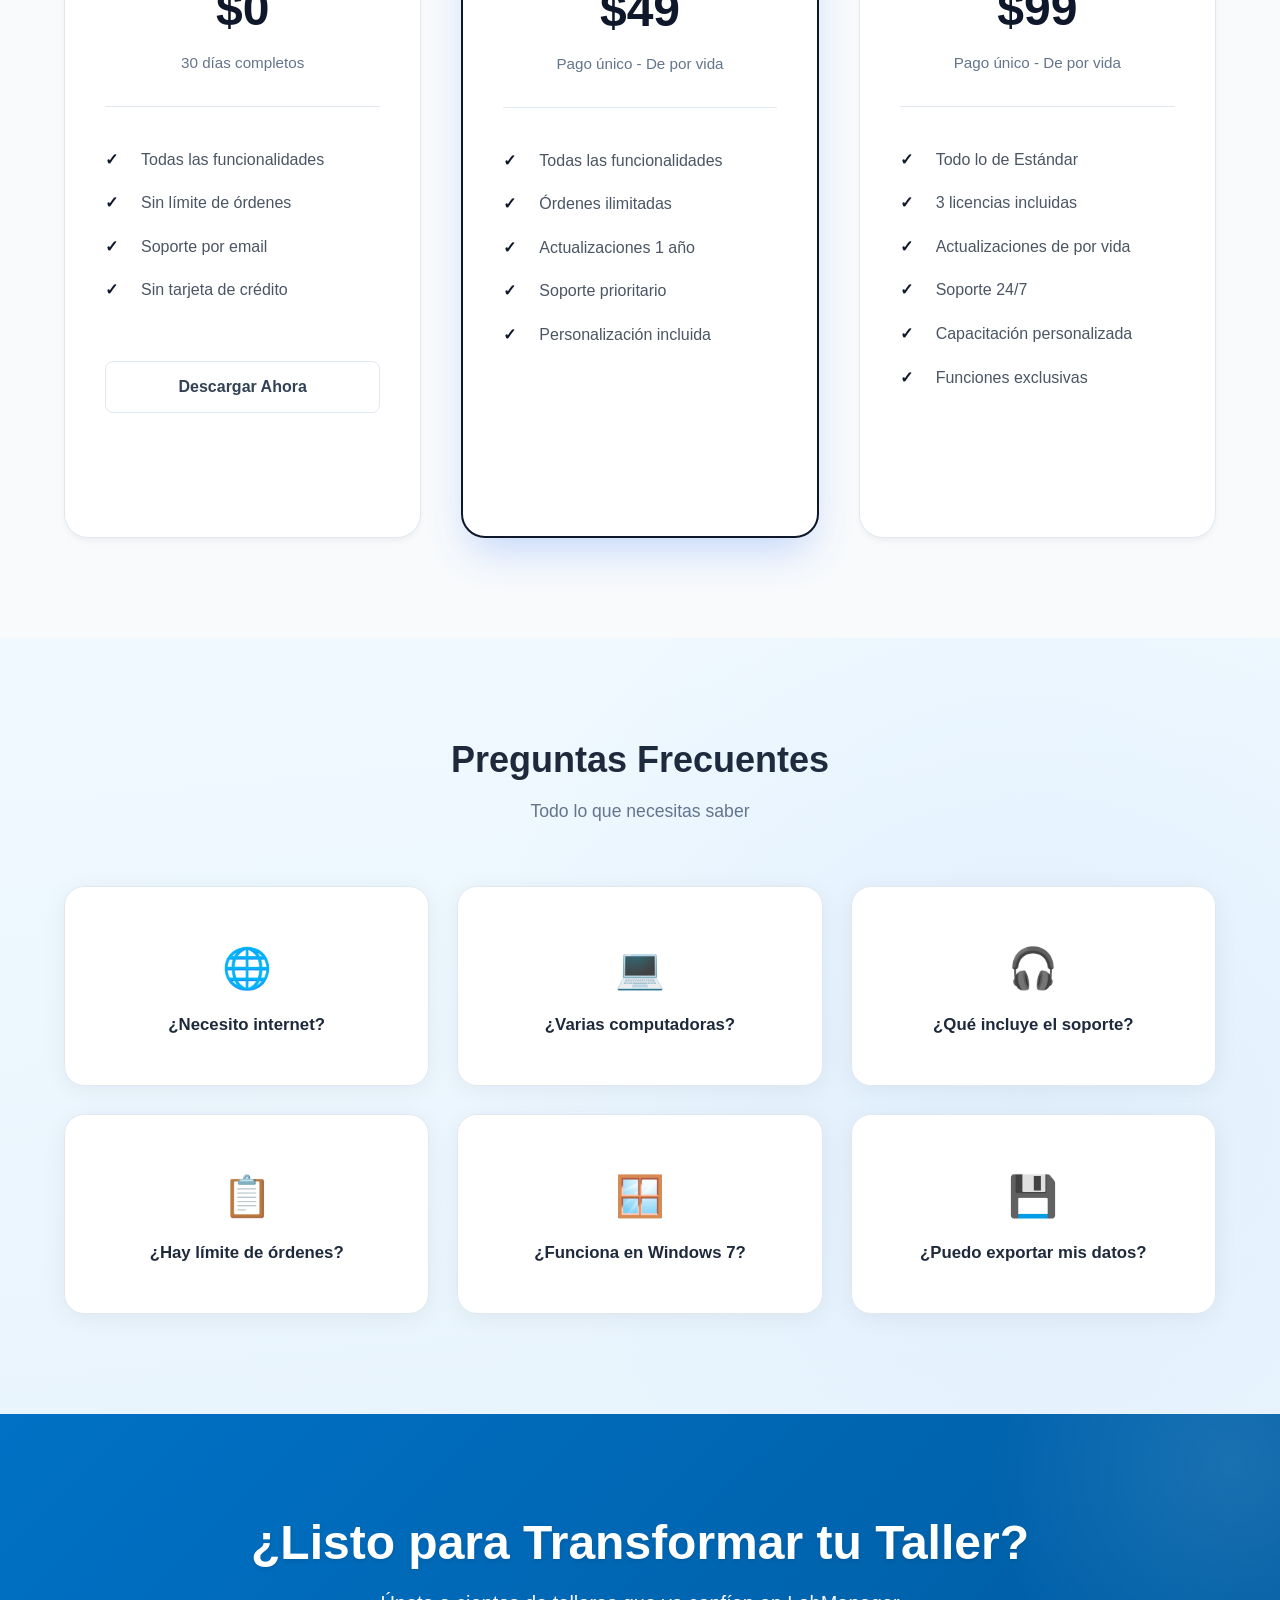
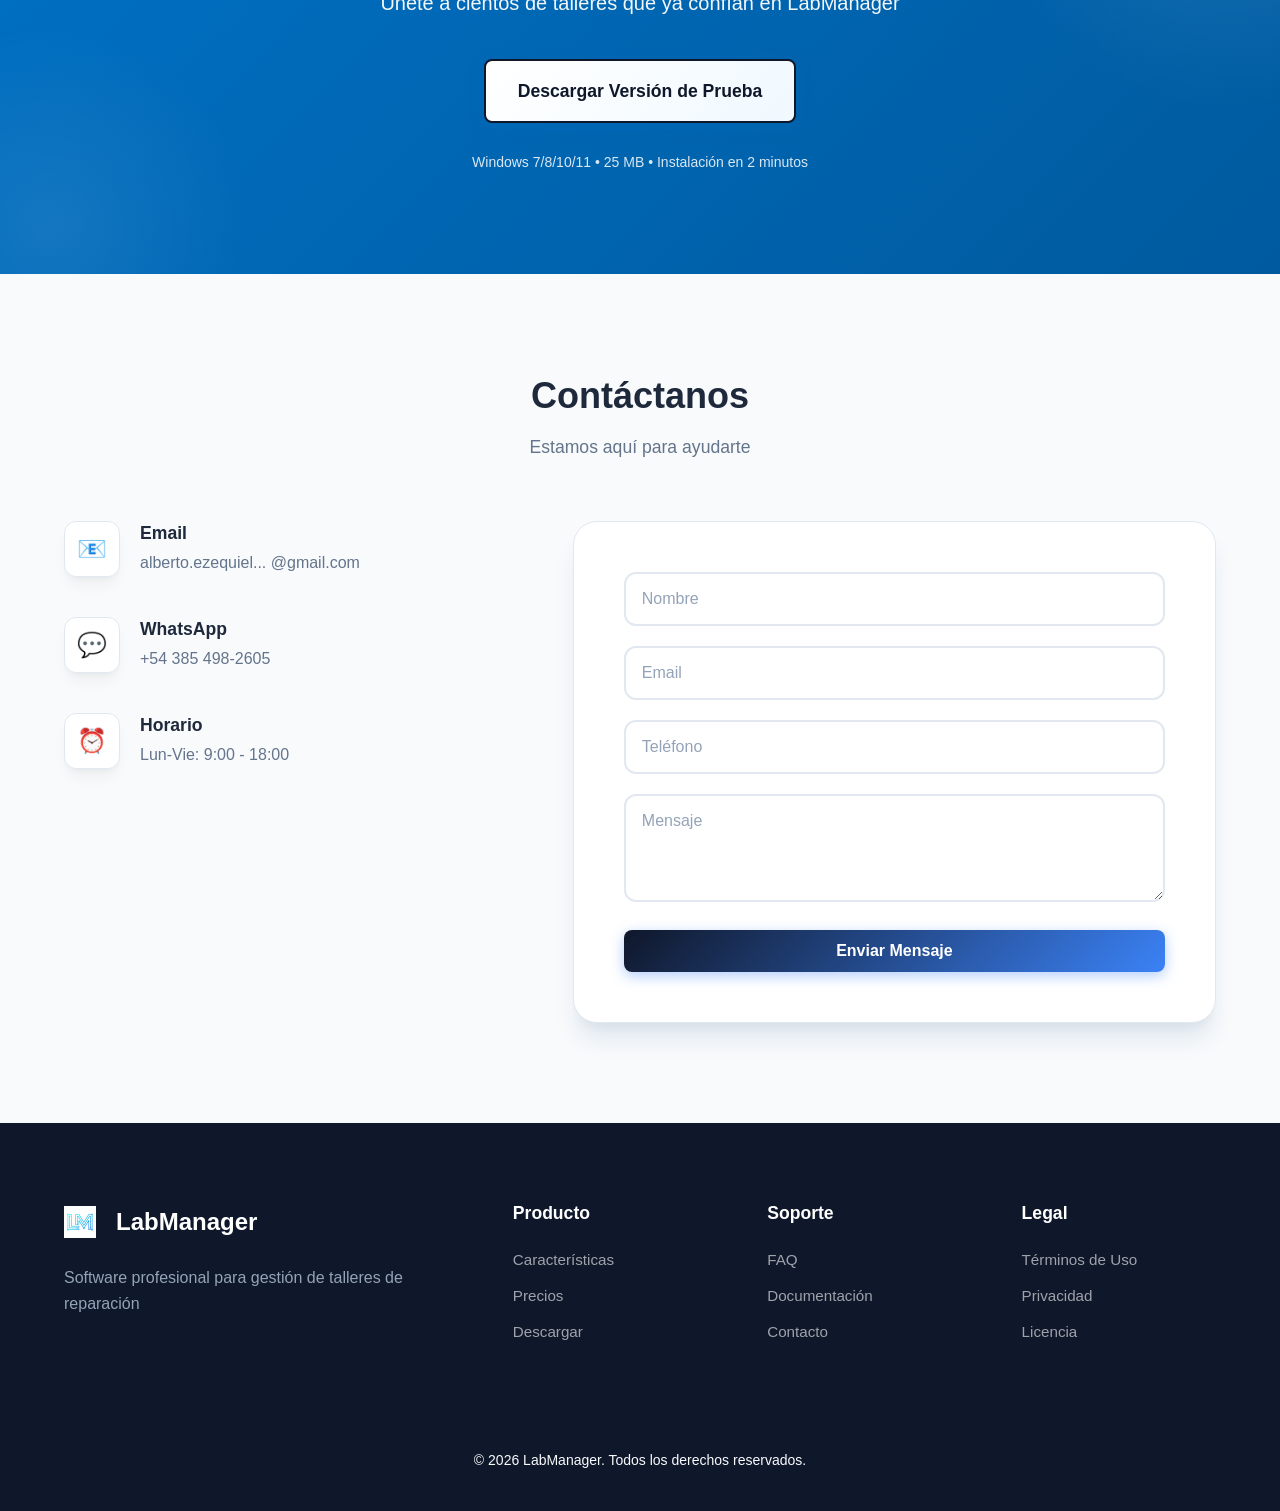
==== commit a87adbb9: "feat: actualizar Formspree ID y correo de contacto a Gmail" ====
--- a/index.html
+++ b/index.html
@@ -603,10 +603,13 @@
                     href="#"
                     onclick="
                       this.href =
-                        'mailto:' + 'alberto_garcia82' + '@' + 'hotmail.com'
+                        'mailto:' +
+                        'alberto.ezequiel.garcia' +
+                        '@' +
+                        'gmail.com'
                     "
                     style="color: inherit; text-decoration: none"
-                    >alberto_g... @hotmail.com</a
+                    >alberto.ezequiel... @gmail.com</a
                   >
                 </p>
               </div>
@@ -631,10 +634,7 @@
 
           <div class="contact-form">
             <!-- Conectado a Formspree (reemplazar la URL por tu ID de Formspree real si lo tenés) -->
-            <form
-              action="https://formspree.io/f/REEMPLAZAR_POR_TU_ID"
-              method="POST"
-            >
+            <form action="https://formspree.io/f/xbdzdnre" method="POST">
               <input type="text" name="nombre" placeholder="Nombre" required />
               <input type="email" name="email" placeholder="Email" required />
               <input type="tel" name="telefono" placeholder="Teléfono" />
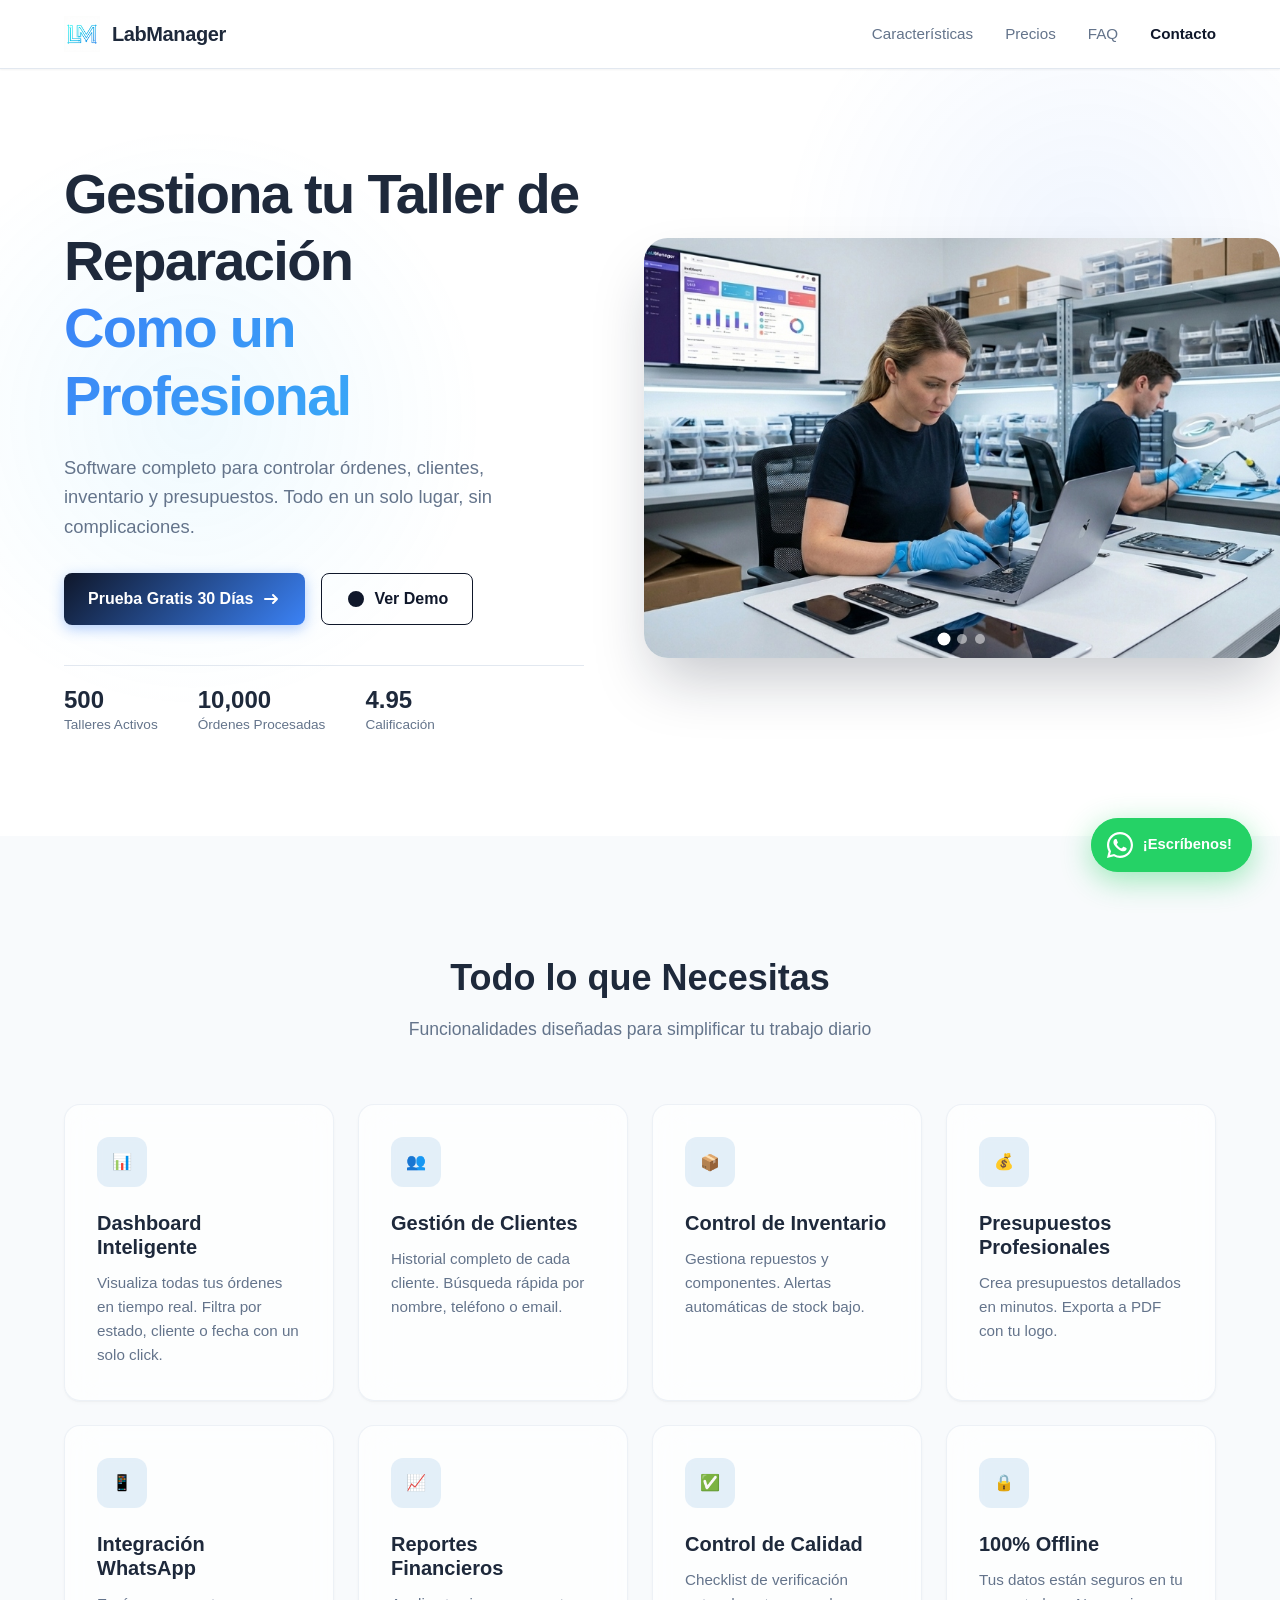
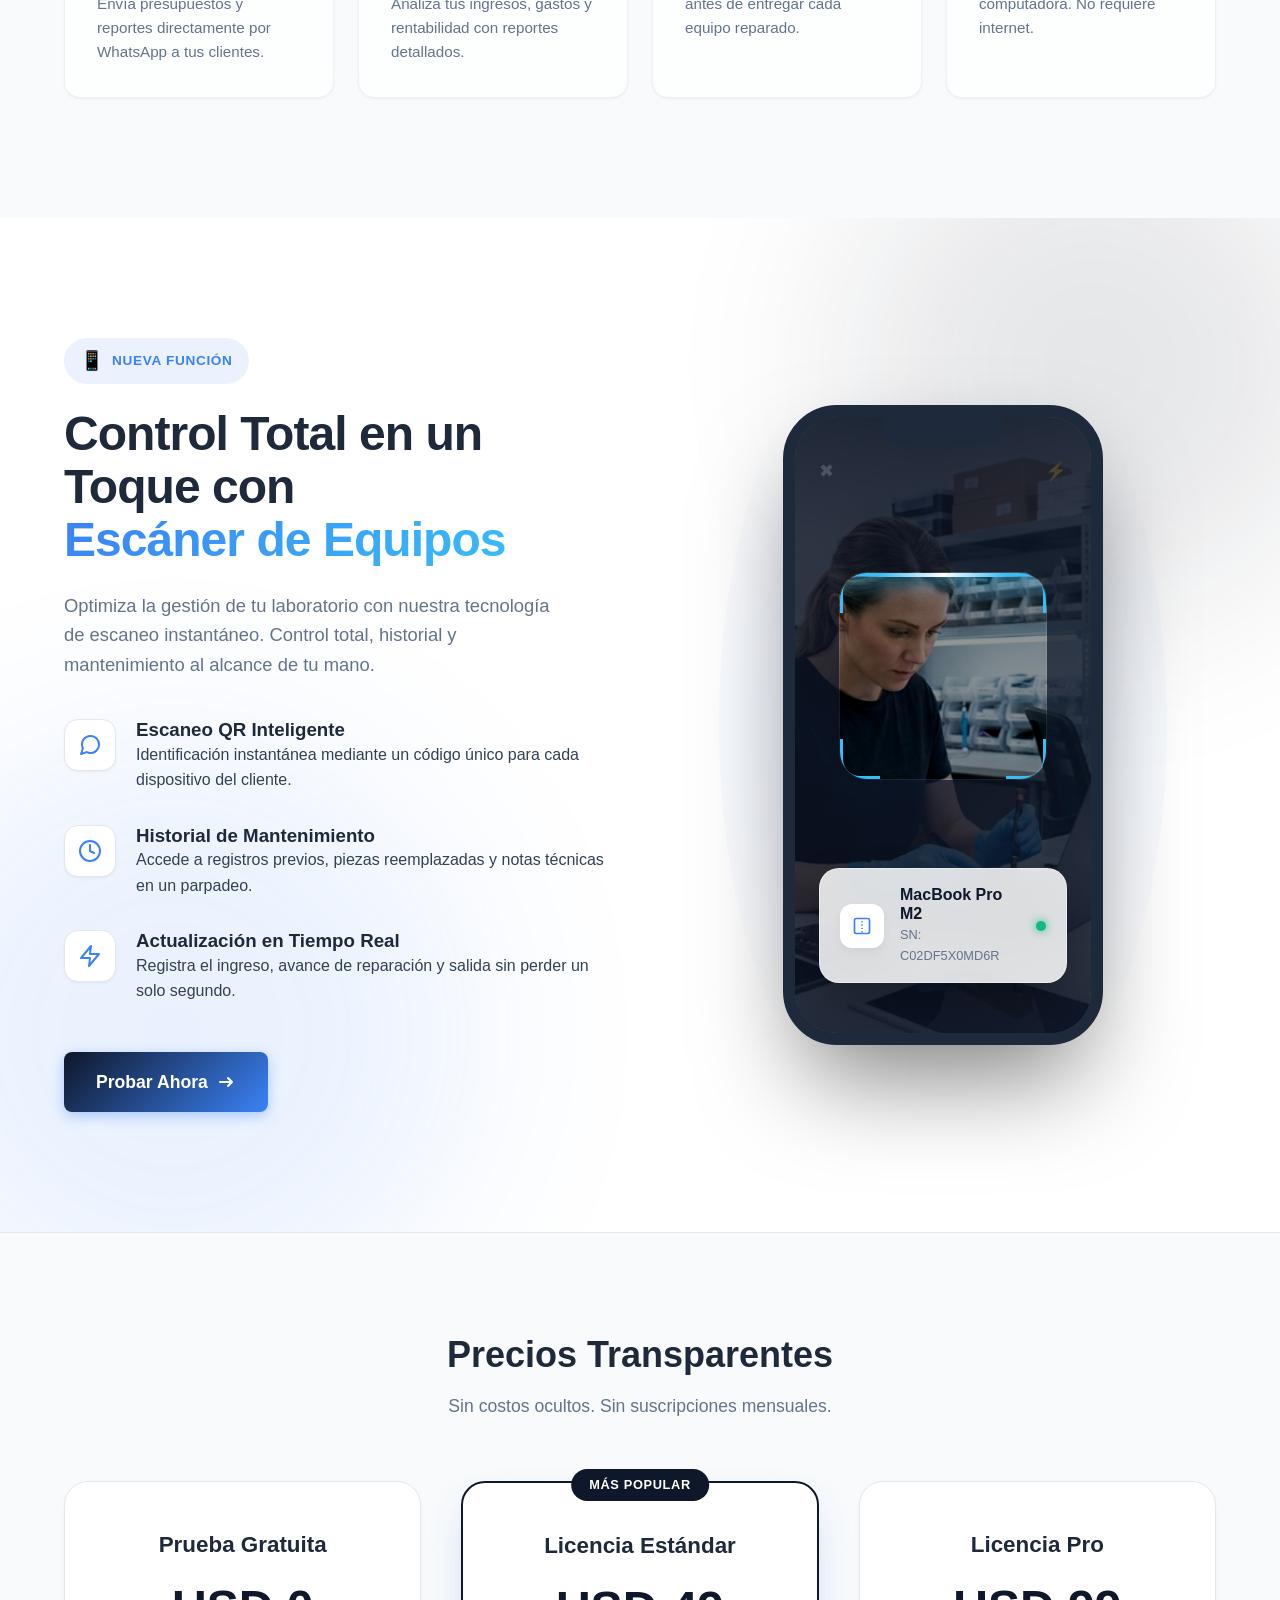
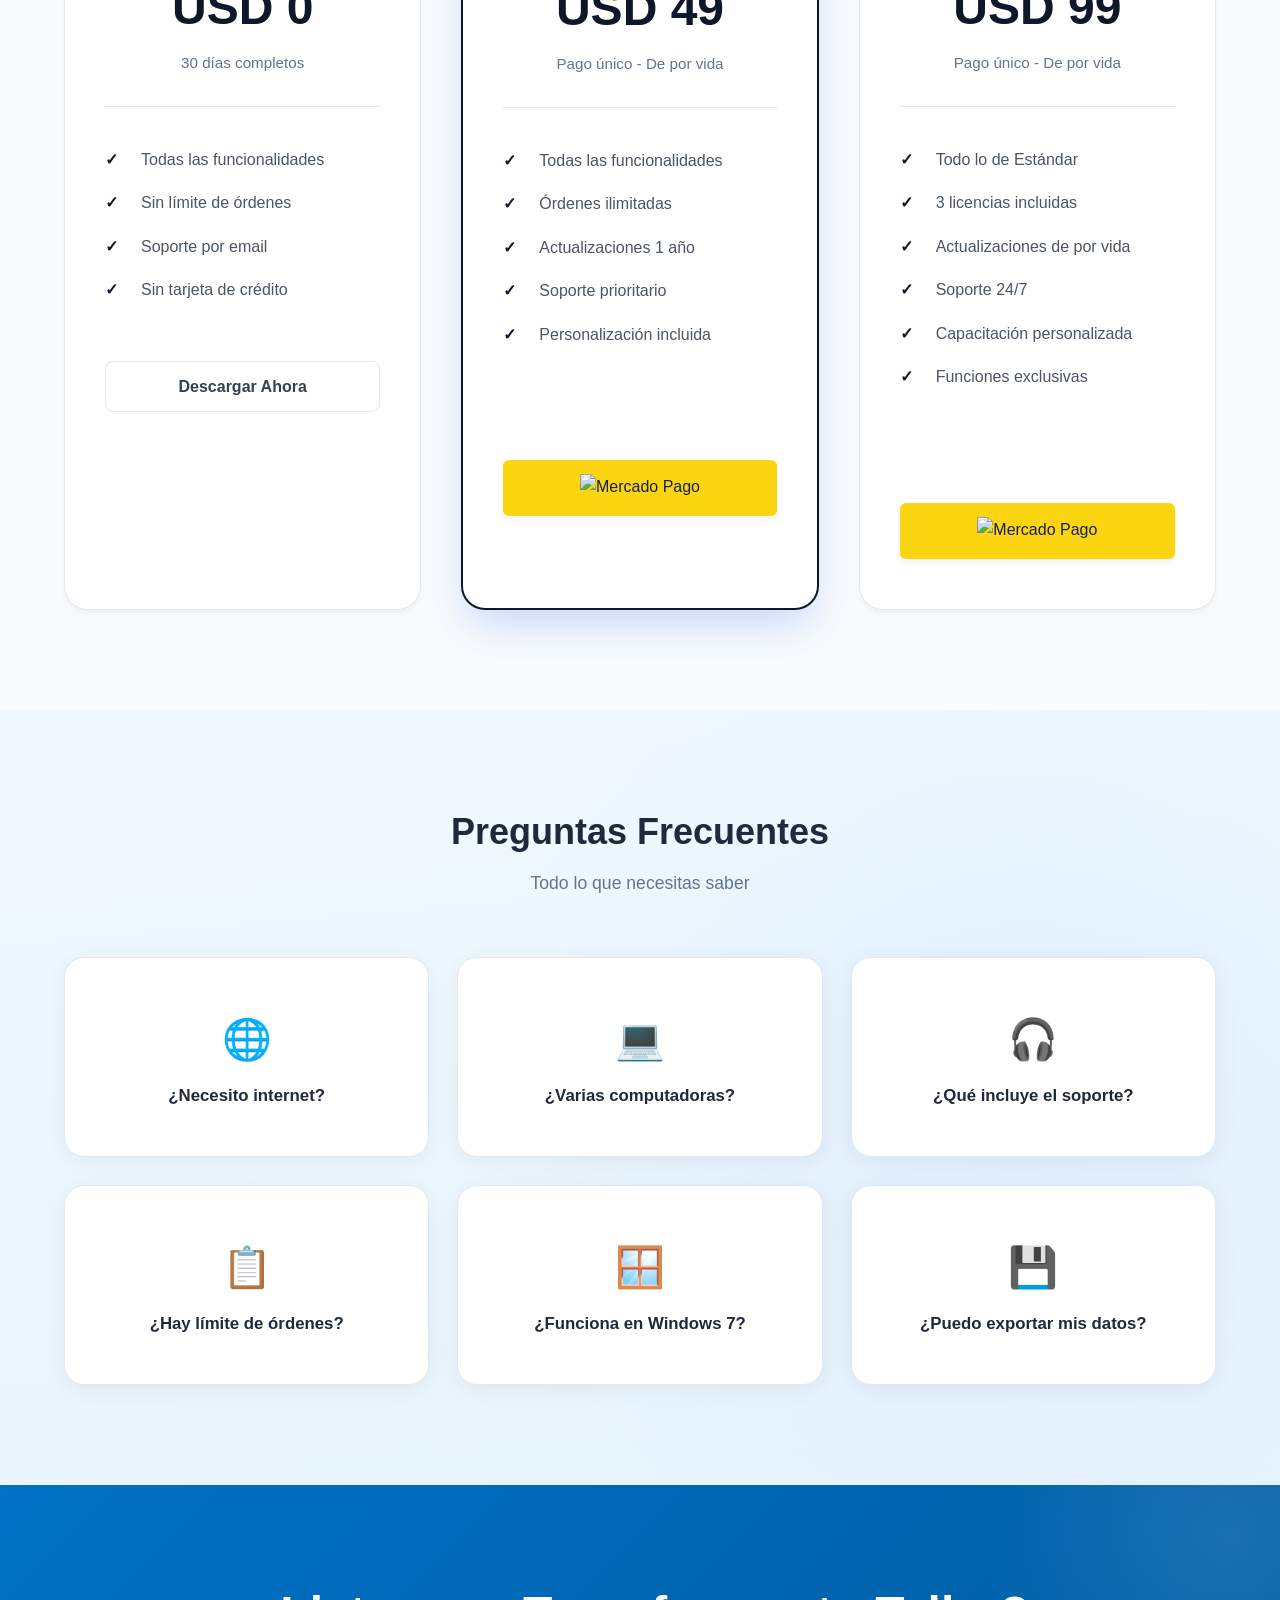
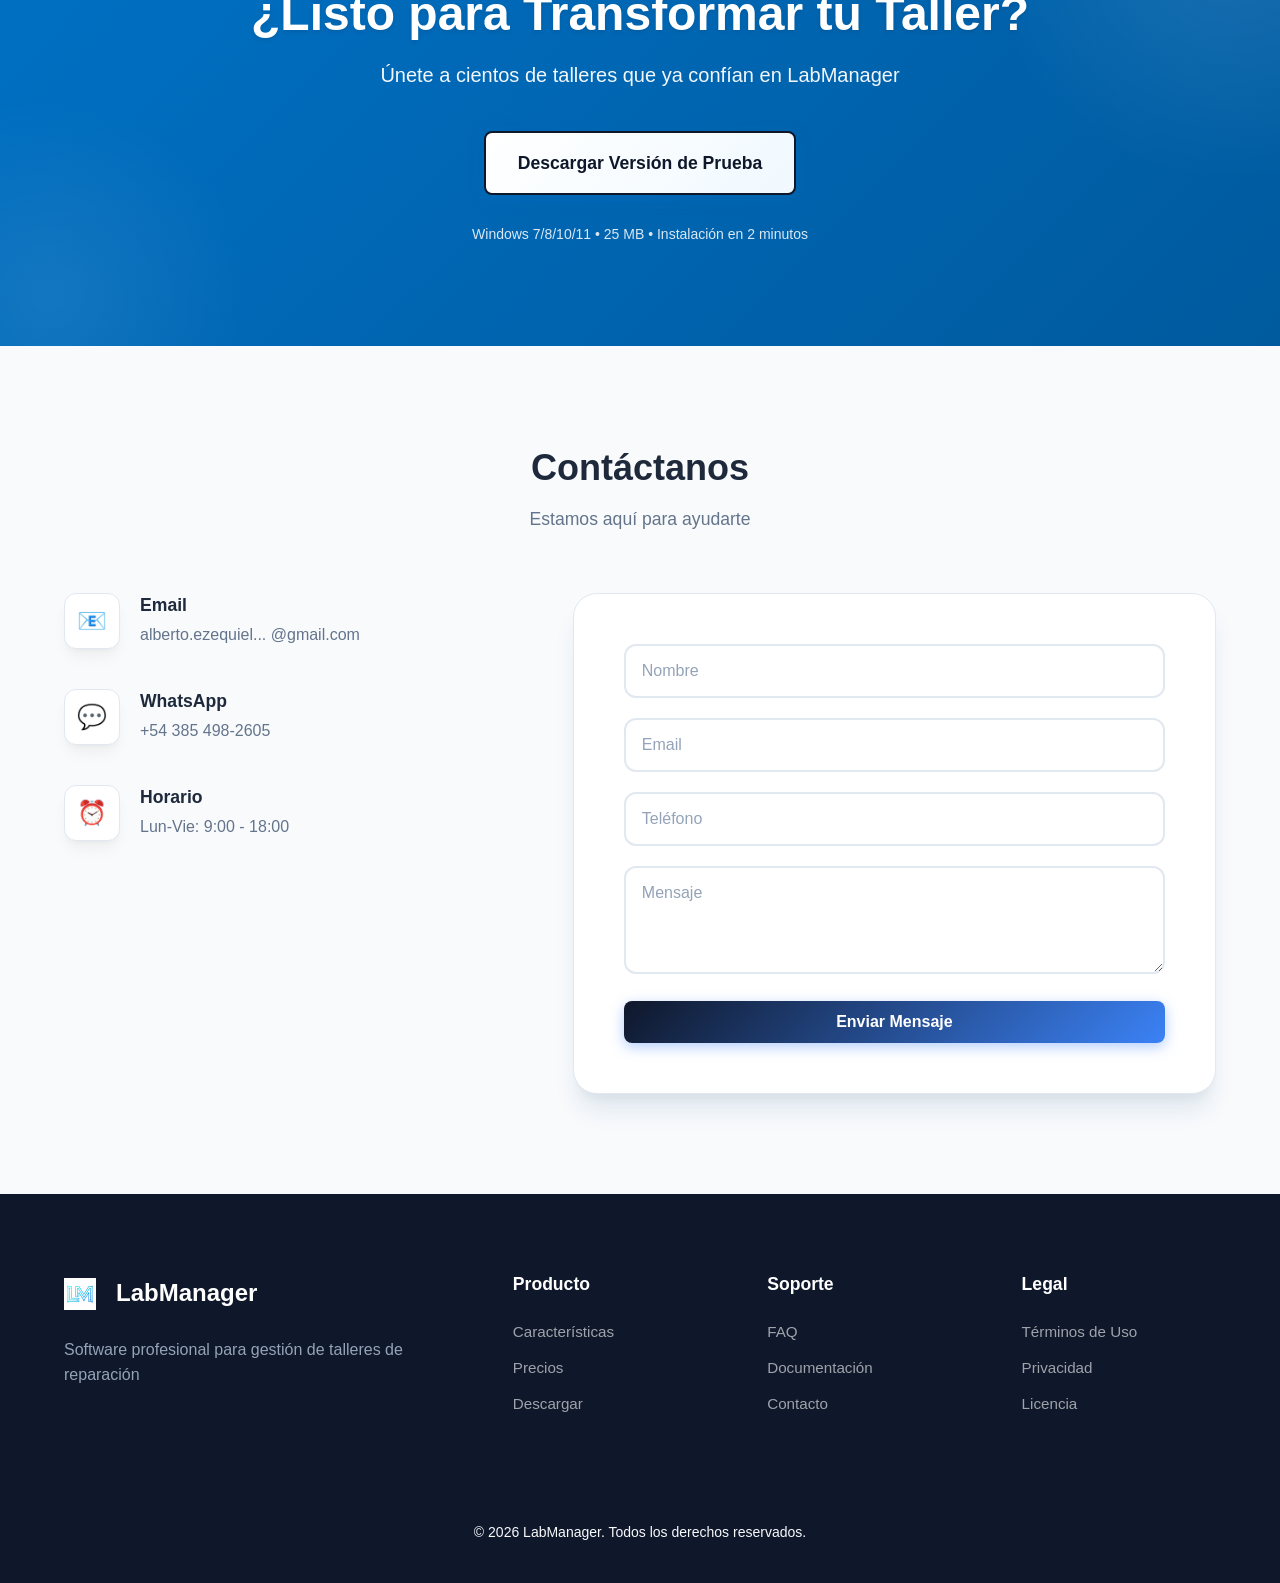
==== commit 332119ee: "feat: Renivación UI/UX Pro Max de la Scanner App y optimización del landing page. Incluye nuevas ani" ====
--- a/index.html
+++ b/index.html
@@ -15,7 +15,7 @@
     <!-- Política de Seguridad de Contenidos (CSP) -->
     <meta
       http-equiv="Content-Security-Policy"
-      content="default-src 'self'; script-src 'self' 'unsafe-inline' https://www.paypal.com https://sdk.mercadopago.com https://www.mercadopago.com.ar; frame-src 'self' https://www.paypal.com https://www.sandbox.paypal.com https://www.mercadopago.com.ar; img-src 'self' data: https://www.paypalobjects.com; style-src 'self' 'unsafe-inline' https://fonts.googleapis.com; font-src 'self' https://fonts.gstatic.com; connect-src 'self' https://firestore.googleapis.com https://www.paypal.com;"
+      content="default-src 'self'; script-src 'self' 'unsafe-inline' https://www.paypal.com https://sdk.mercadopago.com https://www.mercadopago.com.ar; frame-src 'self' https://www.paypal.com https://www.sandbox.paypal.com https://www.mercadopago.com.ar; img-src 'self' data: https://www.paypalobjects.com https://www.mercadopago.com https://http2.mlstatic.com; style-src 'self' 'unsafe-inline' https://fonts.googleapis.com; font-src 'self' https://fonts.gstatic.com; connect-src 'self' https://firestore.googleapis.com https://www.paypal.com https://www.mercadopago.com.ar https://api.mercadopago.com;"
     />
 
     <!-- Open Graph (SEO y compartición atractiva en WhatsApp/Redes) -->
@@ -253,8 +253,8 @@
             </div>
 
             <h2 class="scanner-title">
-              Escucha a tus equipos con nuestro
-              <span class="highlight">Escáner Inteligente</span>
+              Control Total en un Toque con
+              <span class="highlight">Escáner de Equipos</span>
             </h2>
 
             <p class="scanner-description">
@@ -265,34 +265,37 @@
 
             <div class="scanner-steps">
               <div class="step-item">
-                <div class="step-icon">📷</div>
+                <div class="step-icon">
+                  <svg xmlns="http://www.w3.org/2000/svg" width="24" height="24" viewBox="0 0 24 24" fill="none" stroke="currentColor" stroke-width="2" stroke-linecap="round" stroke-linejoin="round"><path d="M21 11.5a8.38 8.38 0 0 1-.9 3.8 8.5 8.5 0 0 1-7.6 4.7 8.38 8.38 0 0 1-3.8-.9L3 21l1.9-5.7a8.38 8.38 0 0 1-.9-3.8 8.5 8.5 0 0 1 4.7-7.6 8.38 8.38 0 0 1 3.8-.9h.5a8.48 8.48 0 0 1 8 8v.5z"></path></svg>
+                </div>
                 <div class="step-info">
-                  <h3>Escanear QR del equipo</h3>
+                  <h3>Escaneo QR Inteligente</h3>
                   <p>
-                    Identificación inmediata mediante códigos únicos adheridos a
-                    cada instrumento.
+                    Identificación instantánea mediante un código único para cada dispositivo del cliente.
                   </p>
                 </div>
               </div>
 
               <div class="step-item">
-                <div class="step-icon">⏳</div>
+                <div class="step-icon">
+                  <svg xmlns="http://www.w3.org/2000/svg" width="24" height="24" viewBox="0 0 24 24" fill="none" stroke="currentColor" stroke-width="2" stroke-linecap="round" stroke-linejoin="round"><circle cx="12" cy="12" r="10"></circle><polyline points="12 6 12 12 16 14"></polyline></svg>
+                </div>
                 <div class="step-info">
-                  <h3>Acceder al historial</h3>
+                  <h3>Historial de Mantenimiento</h3>
                   <p>
-                    Consulta mantenimientos previos, reportes de incidentes y
-                    vida útil al instante.
+                    Accede a registros previos, piezas reemplazadas y notas técnicas en un parpadeo.
                   </p>
                 </div>
               </div>
 
               <div class="step-item">
-                <div class="step-icon">⚡</div>
+                <div class="step-icon">
+                  <svg xmlns="http://www.w3.org/2000/svg" width="24" height="24" viewBox="0 0 24 24" fill="none" stroke="currentColor" stroke-width="2" stroke-linecap="round" stroke-linejoin="round"><path d="M13 2L3 14h9l-1 8 10-12h-9l1-8z"></path></svg>
+                </div>
                 <div class="step-info">
-                  <h3>Actualizar estado en tiempo real</h3>
+                  <h3>Actualización en Tiempo Real</h3>
                   <p>
-                    Registra cambios operativos o solicita reparaciones
-                    directamente desde la app.
+                    Registra el ingreso, avance de reparación y salida sin perder un solo segundo.
                   </p>
                 </div>
               </div>
@@ -348,12 +351,16 @@
                       </div>
 
                       <div class="scan-result-card">
-                        <div class="result-icon">🔬</div>
+                        <div class="result-icon">
+                          <svg xmlns="http://www.w3.org/2000/svg" width="20" height="20" viewBox="0 0 24 24" fill="none" stroke="#3b82f6" stroke-width="2" stroke-linecap="round" stroke-linejoin="round"><path d="M12 11h.01"></path><path d="M12 7h.01"></path><path d="M12 15h.01"></path><path d="M12 19h.01"></path><rect x="3" y="3" width="18" height="18" rx="2" ry="2"></rect></svg>
+                        </div>
                         <div class="result-info">
-                          <h4>PC Gamer Asus ROG</h4>
-                          <p>ID: ORD-2026-89</p>
+                          <h4>MacBook Pro M2</h4>
+                          <p>SN: C02DF5X0MD6R</p>
                         </div>
-                        <div class="result-status">✓</div>
+                        <div class="result-status">
+                          <span class="status-dot"></span>
+                        </div>
                       </div>
                     </div>
                   </div>
@@ -380,7 +387,7 @@
           <div class="pricing-card">
             <div class="card-header">
               <h3 class="plan-name">Prueba Gratuita</h3>
-              <div class="plan-price">$0</div>
+              <div class="plan-price">USD 0</div>
               <p class="plan-desc">30 días completos</p>
             </div>
             <div class="card-body">
@@ -401,7 +408,7 @@
             <div class="popular-tag">Más Popular</div>
             <div class="card-header">
               <h3 class="plan-name">Licencia Estándar</h3>
-              <div class="plan-price">$49</div>
+              <div class="plan-price">USD 49</div>
               <p class="plan-desc">Pago único - De por vida</p>
             </div>
             <div class="card-body">
@@ -415,11 +422,9 @@
               <div id="paypal-button-standard"></div>
               <!-- Botón Mercado Pago -->
               <div class="mp-container">
-                <script
-                  src="https://www.mercadopago.com.ar/integrations/v1/web-payment-checkout.js"
-                  data-preference-id="5241841-3a22c1a8-b3de-4554-8049-d2f903b10fca"
-                  data-source="button"
-                ></script>
+                <a href="https://www.mercadopago.com.ar/checkout/v1/redirect?pref_id=5241841-3a22c1a8-b3de-4554-8049-d2f903b10fca" target="_blank" class="btn-mercadopago">
+                  <img src="https://http2.mlstatic.com/frontend-assets/mp-web-navigation/ui-navigation/7.2.2/mercadopago/logo__large@2x.png" alt="Mercado Pago" />
+                </a>
               </div>
             </div>
           </div>
@@ -428,7 +433,7 @@
           <div class="pricing-card">
             <div class="card-header">
               <h3 class="plan-name">Licencia Pro</h3>
-              <div class="plan-price">$99</div>
+              <div class="plan-price">USD 99</div>
               <p class="plan-desc">Pago único - De por vida</p>
             </div>
             <div class="card-body">
@@ -442,11 +447,9 @@
               </ul>
               <div id="paypal-button-pro"></div>
               <div class="mp-container">
-                <script
-                  src="https://www.mercadopago.com.ar/integrations/v1/web-payment-checkout.js"
-                  data-preference-id="5241841-5e24033e-cfa5-481e-b0de-fa53b9d74c69"
-                  data-source="button"
-                ></script>
+                <a href="https://www.mercadopago.com.ar/checkout/v1/redirect?pref_id=5241841-5e24033e-cfa5-481e-b0de-fa53b9d74c69" target="_blank" class="btn-mercadopago">
+                  <img src="https://http2.mlstatic.com/frontend-assets/mp-web-navigation/ui-navigation/7.2.2/mercadopago/logo__large@2x.png" alt="Mercado Pago" />
+                </a>
               </div>
             </div>
           </div>
--- a/landing_styles.css
+++ b/landing_styles.css
@@ -1287,34 +1287,29 @@
   display: flex;
   align-items: center;
   justify-content: center;
-  gap: 12px;
   width: 100%;
-  padding: 12px 24px;
-  margin-top: 1.5rem;
-  background-color: #009ee3; /* Official Mercado Pago Blue */
-  color: white;
-  font-family:
-    "Proxima Nova",
-    -apple-system,
-    "Helvetica Neue",
-    Helvetica,
-    Roboto,
-    Arial,
-    sans-serif;
-  font-weight: 600;
-  font-size: 16px;
+  padding: 14px 24px;
+  margin-top: 1rem;
+  background-color: #fbd610; /* Mercado Pago Yellow */
+  color: #1a1e56; /* Mercado Pago Navy */
   border: none;
   border-radius: 6px;
   cursor: pointer;
-  transition: background-color 0.2s ease-in-out;
+  transition: all 0.3s ease;
   text-decoration: none;
-  line-height: 1.2;
+  box-shadow: 0 4px 6px rgba(0, 0, 0, 0.05);
 }
 
 .btn-mercadopago:hover {
-  background-color: #0081bb; /* Slightly darker for hover */
-  transform: none; /* Remove excessively dynamic transforms */
-  box-shadow: none;
+  background-color: #f9d20c;
+  transform: translateY(-2px);
+  box-shadow: 0 6px 12px rgba(0, 0, 0, 0.1);
+}
+
+.btn-mercadopago img {
+  height: 28px !important;
+  width: auto !important;
+  display: block;
 }
 
 .btn-mercadopago:active {
@@ -1622,22 +1617,14 @@
   display: flex;
   align-items: center;
   justify-content: center;
-  font-size: 1.5rem;
-  color: var(--text-main);
+  color: var(--accent);
   box-shadow: var(--shadow-sm);
   transition: all 0.3s ease;
 }
 
-.step-info h3 {
-  font-size: 1.15rem;
-  margin-bottom: 6px;
-  transition: color 0.3s;
-}
-
-.step-info p {
-  font-size: 0.95rem;
-  color: var(--text-muted);
-  line-height: 1.5;
+.step-icon svg {
+  width: 24px;
+  height: 24px;
 }
 
 /* Mockup CSS */
@@ -1659,12 +1646,12 @@
   top: 50%;
   left: 50%;
   transform: translate(-50%, -50%);
-  width: 120%;
-  height: 120%;
+  width: 140%;
+  height: 140%;
   border-radius: 50%;
   background: radial-gradient(
     circle,
-    rgba(226, 232, 240, 0.8) 0%,
+    rgba(59, 130, 246, 0.1) 0%,
     transparent 70%
   );
   z-index: 0;
@@ -1675,10 +1662,10 @@
   width: 100%;
   height: 100%;
   background: #0f172a;
-  border-radius: 48px;
-  border: 10px solid #1e293b;
+  border-radius: 54px;
+  border: 12px solid #1e293b;
   box-shadow:
-    0 25px 50px -12px rgba(0, 0, 0, 0.5),
+    0 50px 100px -20px rgba(0, 0, 0, 0.5),
     0 0 0 1px rgba(255, 255, 255, 0.1) inset;
   z-index: 10;
   overflow: hidden;
@@ -1689,11 +1676,11 @@
   top: 0;
   left: 50%;
   transform: translateX(-50%);
-  width: 140px;
-  height: 30px;
+  width: 120px;
+  height: 28px;
   background: #1e293b;
-  border-bottom-left-radius: 20px;
-  border-bottom-right-radius: 20px;
+  border-bottom-left-radius: 18px;
+  border-bottom-right-radius: 18px;
   z-index: 20;
 }
 
@@ -1713,8 +1700,8 @@
   width: 100%;
   height: 100%;
   object-fit: cover;
-  opacity: 0.8;
-  filter: blur(2px) grayscale(50%);
+  opacity: 0.7;
+  filter: brightness(0.8) contrast(1.1);
 }
 
 .scanning-ui {
@@ -1723,16 +1710,24 @@
   display: flex;
   flex-direction: column;
   justify-content: space-between;
-  padding: 24px;
+  padding: 30px 24px;
   z-index: 10;
+  background: linear-gradient(
+    to bottom,
+    rgba(15, 23, 42, 0.4) 0%,
+    transparent 20%,
+    transparent 80%,
+    rgba(15, 23, 42, 0.4) 100%
+  );
 }
 
 .scan-header {
-  margin-top: 32px;
+  margin-top: 10px;
   display: flex;
   justify-content: space-between;
   color: white;
-  font-size: 1.2rem;
+  font-size: 1.1rem;
+  opacity: 0.8;
 }
 
 .scan-box-wrapper {
@@ -1740,15 +1735,17 @@
   display: flex;
   align-items: center;
   justify-content: center;
+  padding: 20px;
 }
 
 .scan-box {
   position: relative;
   width: 100%;
   aspect-ratio: 1;
-  border-radius: 24px;
-  box-shadow: 0 0 0 9999px rgba(0, 0, 0, 0.6);
+  border-radius: 28px;
+  box-shadow: 0 0 0 9999px rgba(15, 23, 42, 0.7);
   overflow: hidden;
+  border: 1px solid rgba(255, 255, 255, 0.1);
 }
 
 .scan-corners .corner {
@@ -1757,97 +1754,111 @@
   height: 40px;
   border-color: var(--primary-light);
   border-style: solid;
+  z-index: 5;
 }
 
 .corner.top-left {
   top: 0;
   left: 0;
-  border-width: 4px 0 0 4px;
-  border-top-left-radius: 24px;
+  border-width: 3px 0 0 3px;
+  border-top-left-radius: 20px;
 }
 
 .corner.top-right {
   top: 0;
   right: 0;
-  border-width: 4px 4px 0 0;
-  border-top-right-radius: 24px;
+  border-width: 3px 3px 0 0;
+  border-top-right-radius: 20px;
 }
 
 .corner.bottom-left {
   bottom: 0;
   left: 0;
-  border-width: 0 0 4px 4px;
-  border-bottom-left-radius: 24px;
+  border-width: 0 0 3px 3px;
+  border-bottom-left-radius: 20px;
 }
 
 .corner.bottom-right {
   bottom: 0;
   right: 0;
-  border-width: 0 4px 4px 0;
-  border-bottom-right-radius: 24px;
+  border-width: 0 3px 3px 0;
+  border-bottom-right-radius: 20px;
 }
 
 .scan-line {
   position: absolute;
   top: 0;
-  left: 0;
-  width: 100%;
-  height: 2px;
-  background-color: var(--primary-light);
-  box-shadow: 0 0 15px 2px rgba(56, 189, 248, 0.8);
-  animation: scan 2.5s ease-in-out infinite;
+  left: -10%;
+  width: 120%;
+  height: 4px;
+  background: linear-gradient(
+    to right,
+    transparent,
+    var(--primary-light),
+    white,
+    var(--primary-light),
+    transparent
+  );
+  box-shadow:
+    0 0 20px 4px rgba(56, 189, 248, 0.6),
+    0 0 40px 10px rgba(56, 189, 248, 0.2);
+  z-index: 4;
+  animation: scan 1.8s cubic-bezier(0.4, 0, 0.2, 1) infinite;
 }
 
 @keyframes scan {
-  0%,
-  100% {
-    top: 10%;
+  0% {
+    top: 5%;
     opacity: 0;
   }
-  15%,
+  15% {
+    opacity: 1;
+  }
   85% {
     opacity: 1;
   }
-  50% {
-    top: 90%;
+  100% {
+    top: 95%;
+    opacity: 0;
   }
 }
 
 .scan-result-card {
-  margin-bottom: 16px;
-  background: rgba(255, 255, 255, 0.9);
-  -webkit-backdrop-filter: blur(10px);
-  backdrop-filter: blur(10px);
-  padding: 16px;
-  border-radius: 16px;
-  display: flex;
-  align-items: center;
-  gap: 12px;
-  box-shadow: 0 10px 25px rgba(0, 0, 0, 0.2);
+  margin-bottom: 20px;
+  background: rgba(255, 255, 255, 0.85);
+  -webkit-backdrop-filter: blur(12px);
+  backdrop-filter: blur(12px);
+  padding: 16px 20px;
+  border-radius: 20px;
+  display: flex;
+  align-items: center;
+  gap: 16px;
+  box-shadow: 0 20px 40px rgba(0, 0, 0, 0.3);
   transform: translateY(0);
-  animation: float-card 4s ease-in-out infinite;
-}
-
-@keyframes float-card {
-  0%,
-  100% {
-    transform: translateY(0);
-  }
-  50% {
-    transform: translateY(-5px);
+  border: 1px solid rgba(255, 255, 255, 0.4);
+  animation: pop-in 0.5s cubic-bezier(0.175, 0.885, 0.32, 1.275) forwards;
+}
+
+@keyframes pop-in {
+  from {
+    opacity: 0;
+    transform: translateY(20px) scale(0.9);
+  }
+  to {
+    opacity: 1;
+    transform: translateY(0) scale(1);
   }
 }
 
 .result-icon {
-  width: 40px;
-  height: 40px;
-  background: rgba(59, 130, 246, 0.1);
-  color: var(--accent);
-  border-radius: 10px;
+  width: 44px;
+  height: 44px;
+  background: white;
+  border-radius: 12px;
   display: flex;
   align-items: center;
   justify-content: center;
-  font-size: 1.25rem;
+  box-shadow: 0 4px 10px rgba(0, 0, 0, 0.05);
 }
 
 .result-info {
@@ -1855,27 +1866,46 @@
 }
 
 .result-info h4 {
-  font-size: 0.9rem;
+  font-size: 1rem;
   margin-bottom: 2px;
-  color: var(--secondary);
+  color: var(--primary);
+  font-weight: 700;
 }
 
 .result-info p {
-  font-size: 0.75rem;
+  font-size: 0.8rem;
   color: var(--text-muted);
+  font-weight: 500;
 }
 
 .result-status {
-  width: 28px;
-  height: 28px;
+  display: flex;
+  align-items: center;
+  justify-content: center;
+}
+
+.status-dot {
+  width: 10px;
+  height: 10px;
+  background-color: #10b981;
   border-radius: 50%;
-  background: #dcfce7;
-  color: #16a34a;
-  display: flex;
-  align-items: center;
-  justify-content: center;
-  font-size: 0.85rem;
-  font-weight: bold;
+  box-shadow: 0 0 10px #10b981;
+  animation: pulse-green 2s infinite;
+}
+
+@keyframes pulse-green {
+  0% {
+    transform: scale(0.95);
+    box-shadow: 0 0 0 0 rgba(16, 185, 129, 0.7);
+  }
+  70% {
+    transform: scale(1);
+    box-shadow: 0 0 0 10px rgba(16, 185, 129, 0);
+  }
+  100% {
+    transform: scale(0.95);
+    box-shadow: 0 0 0 0 rgba(16, 185, 129, 0);
+  }
 }
 
 @media (max-width: 600px) {
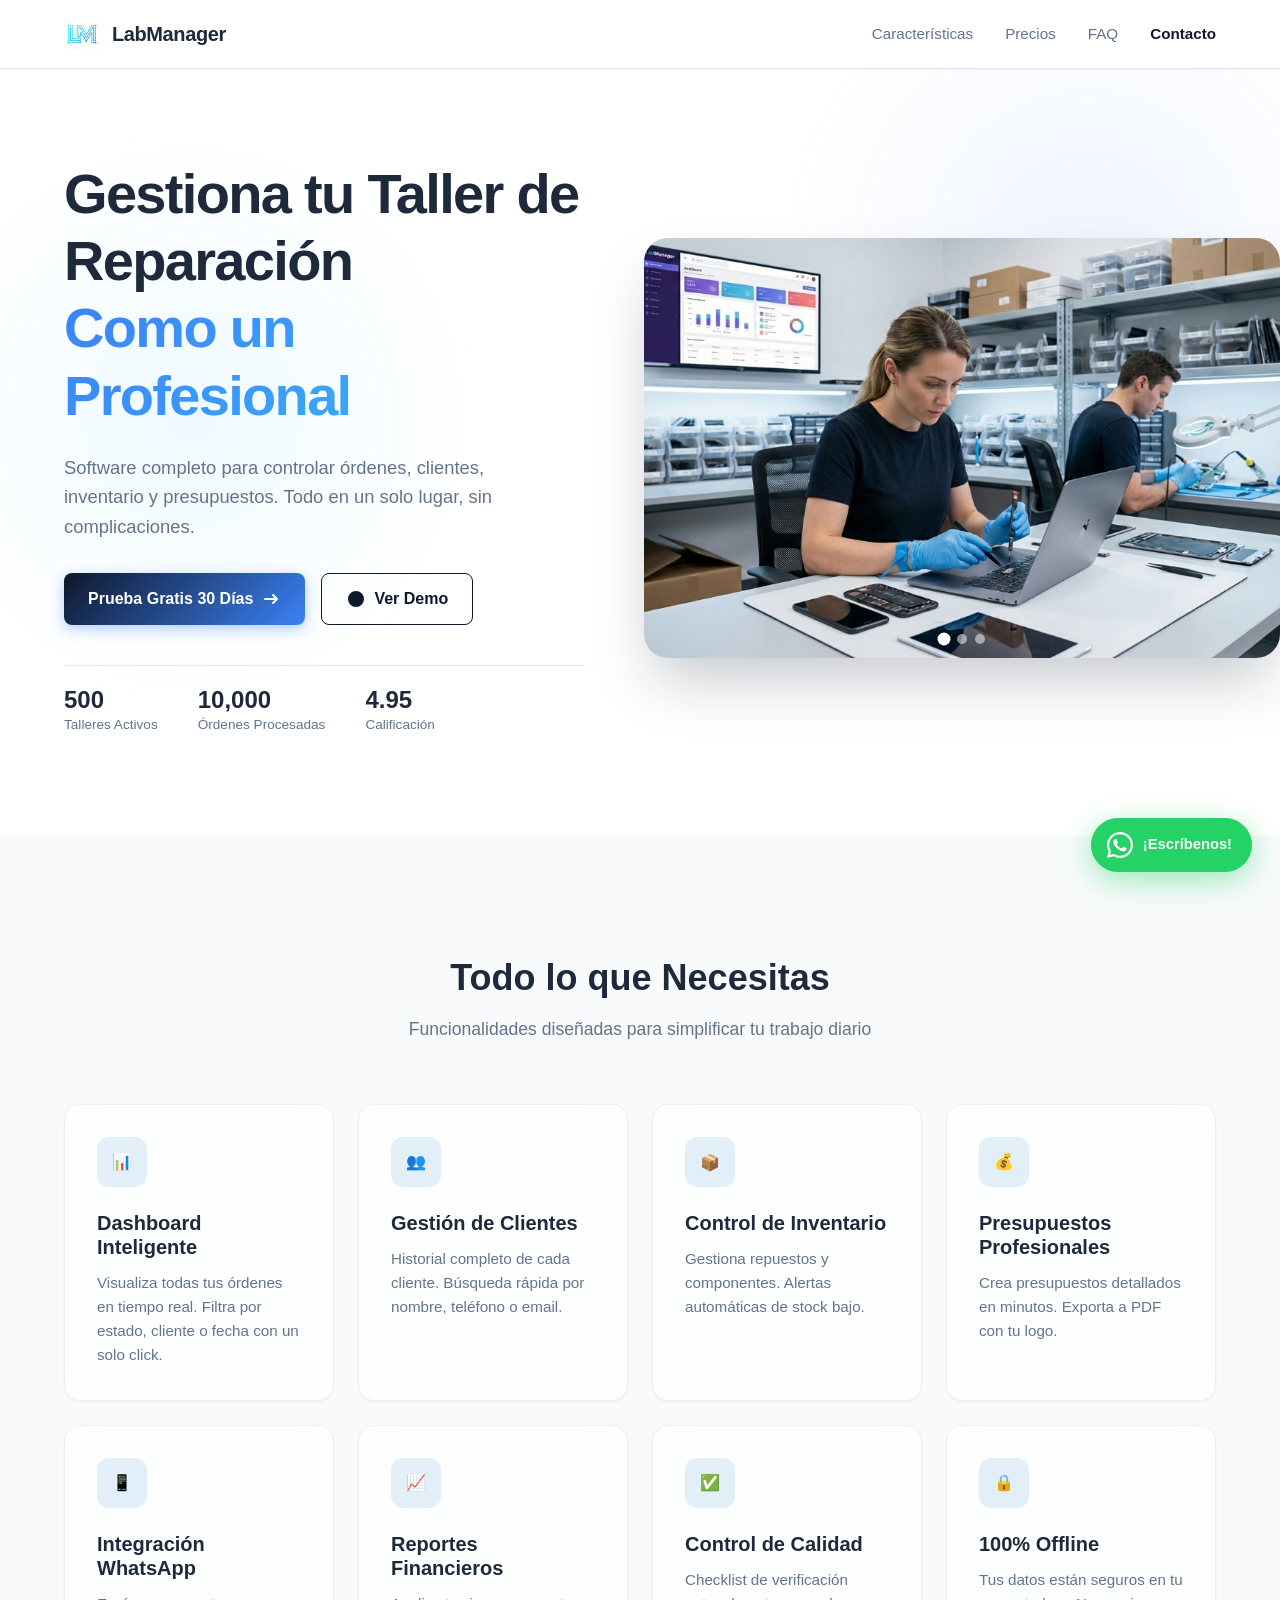
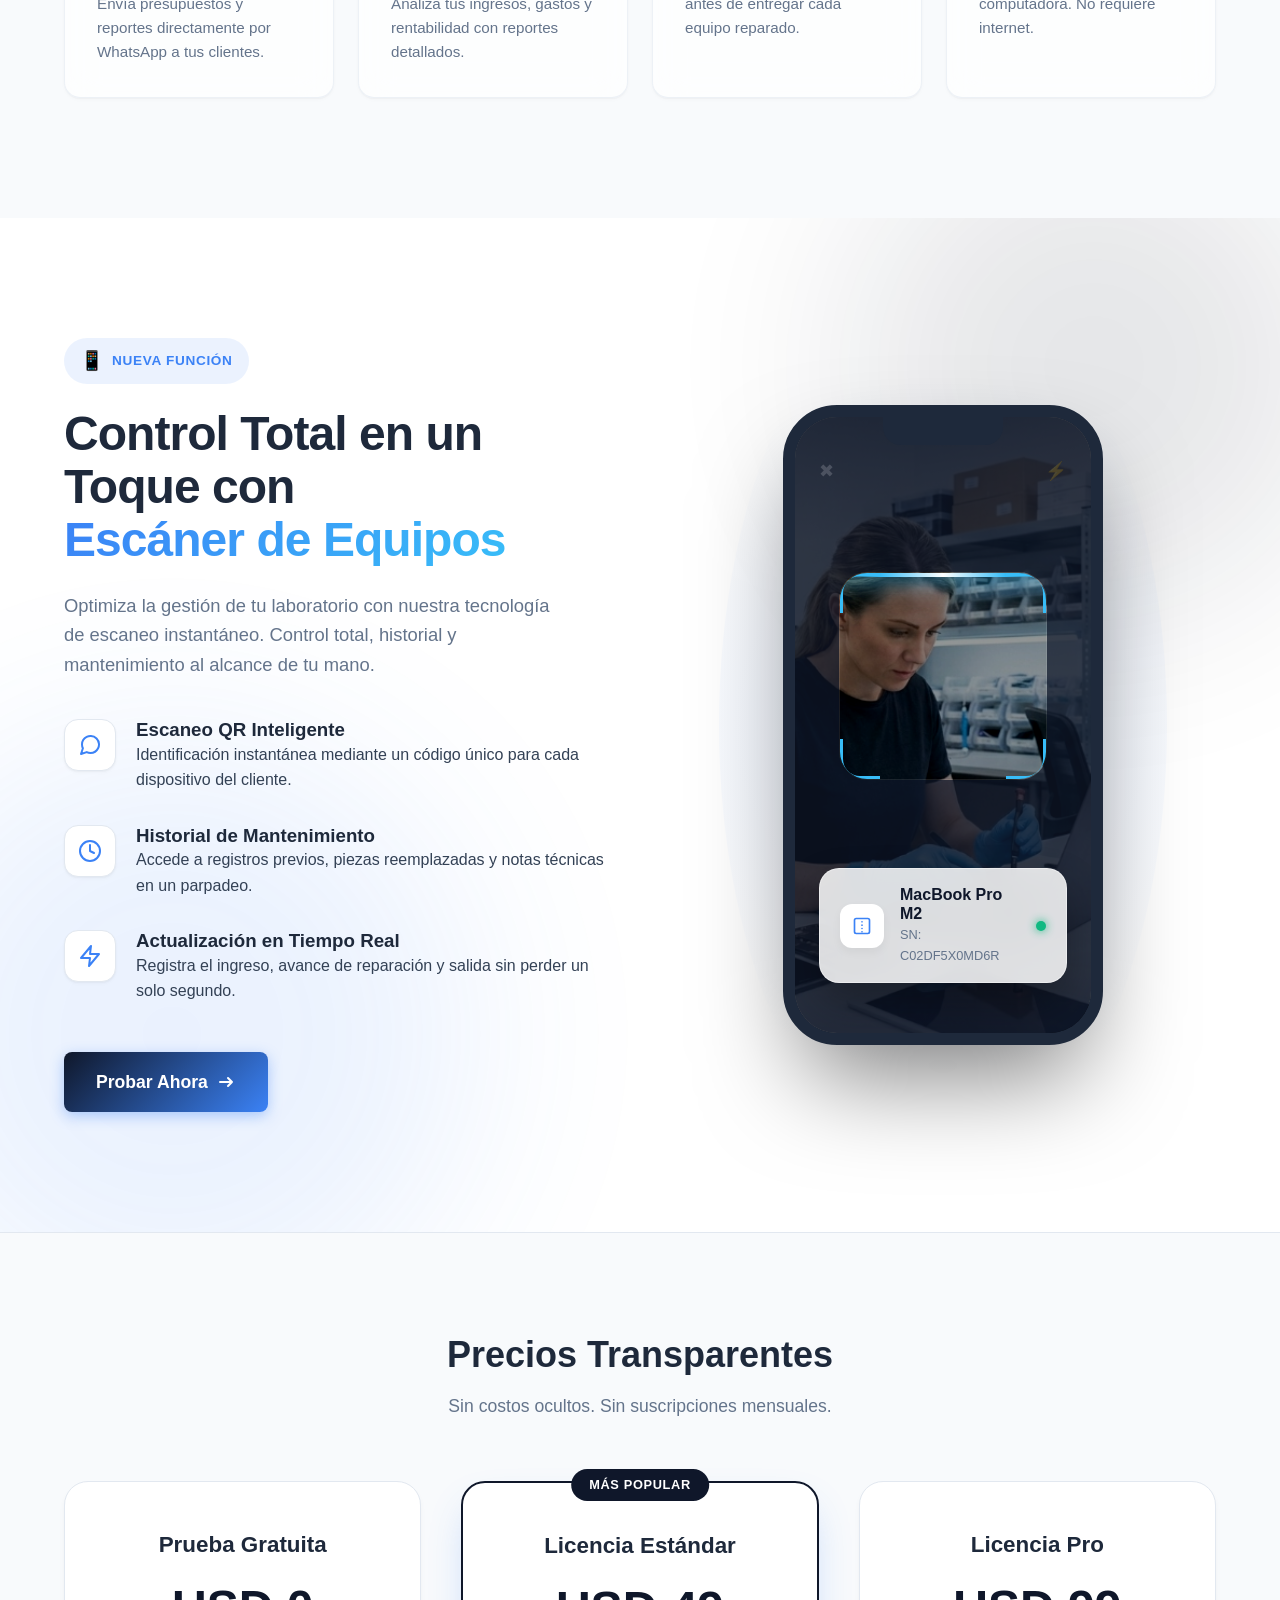
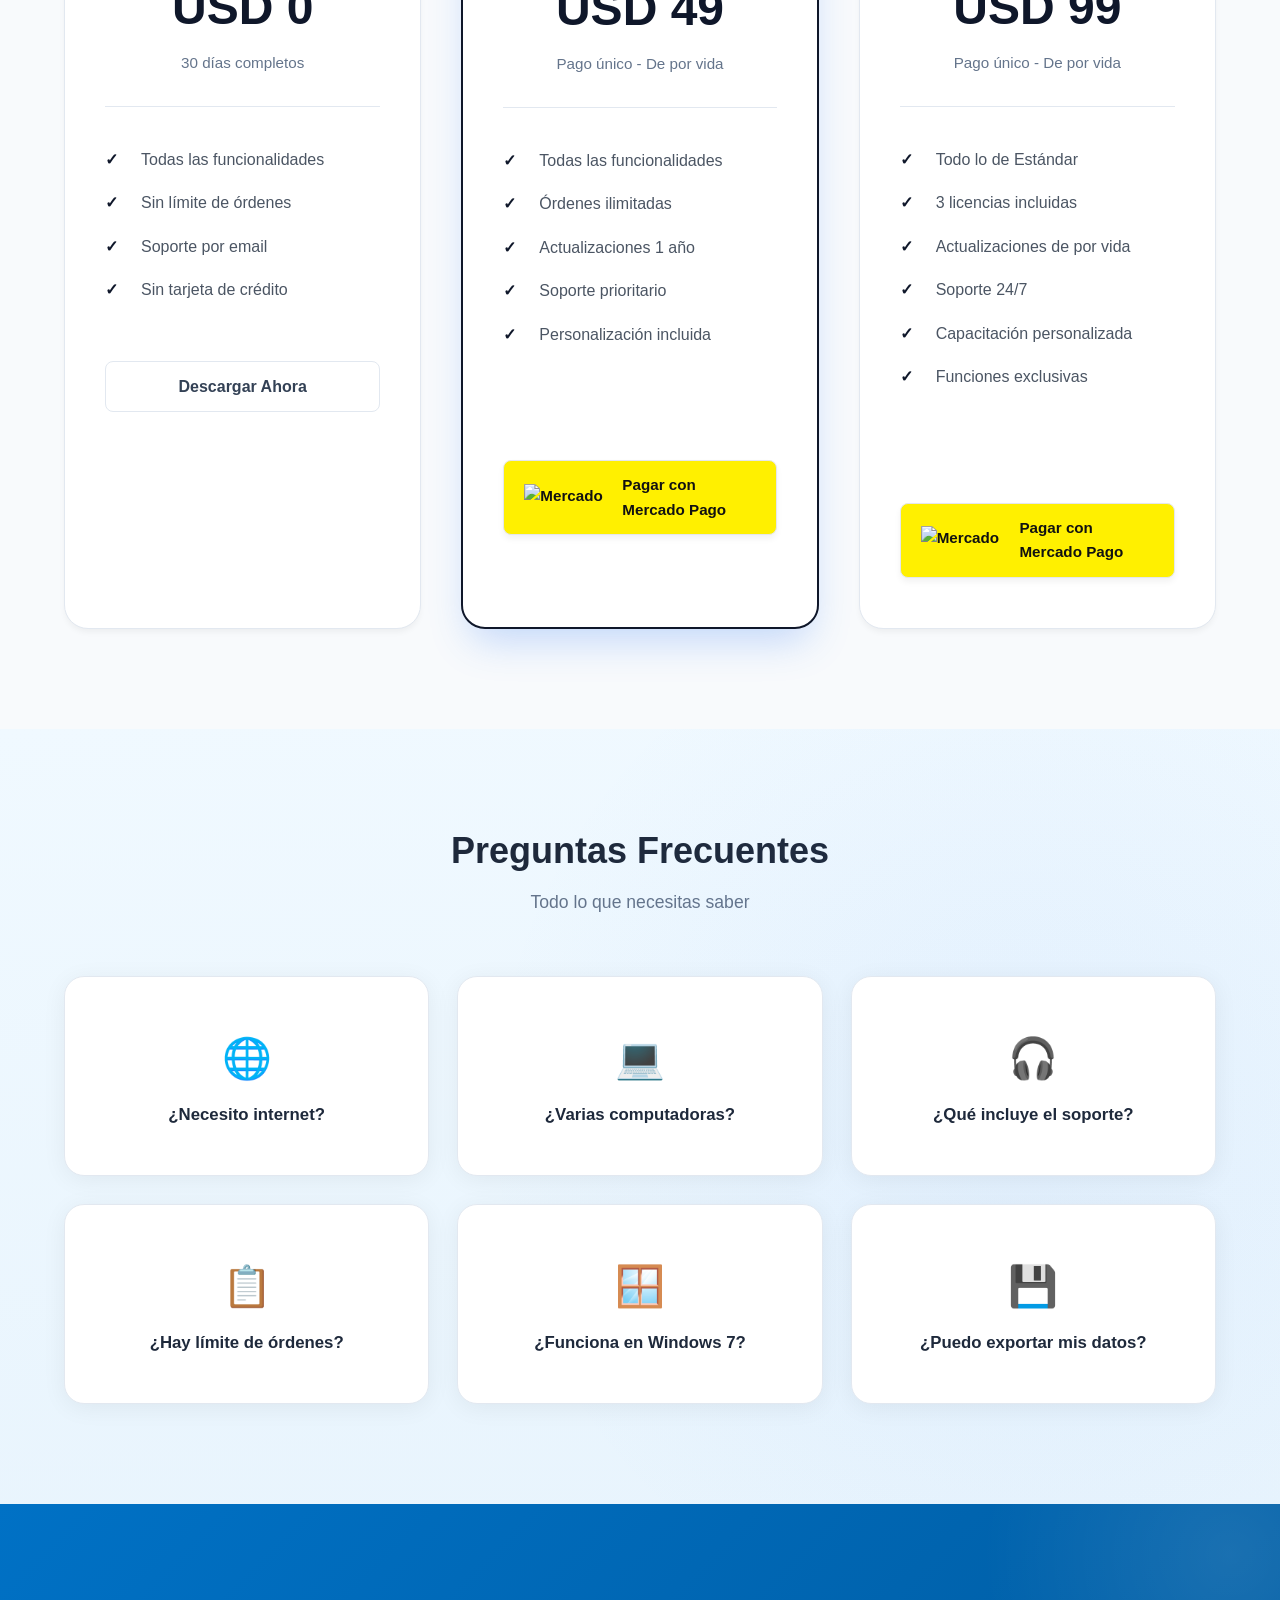
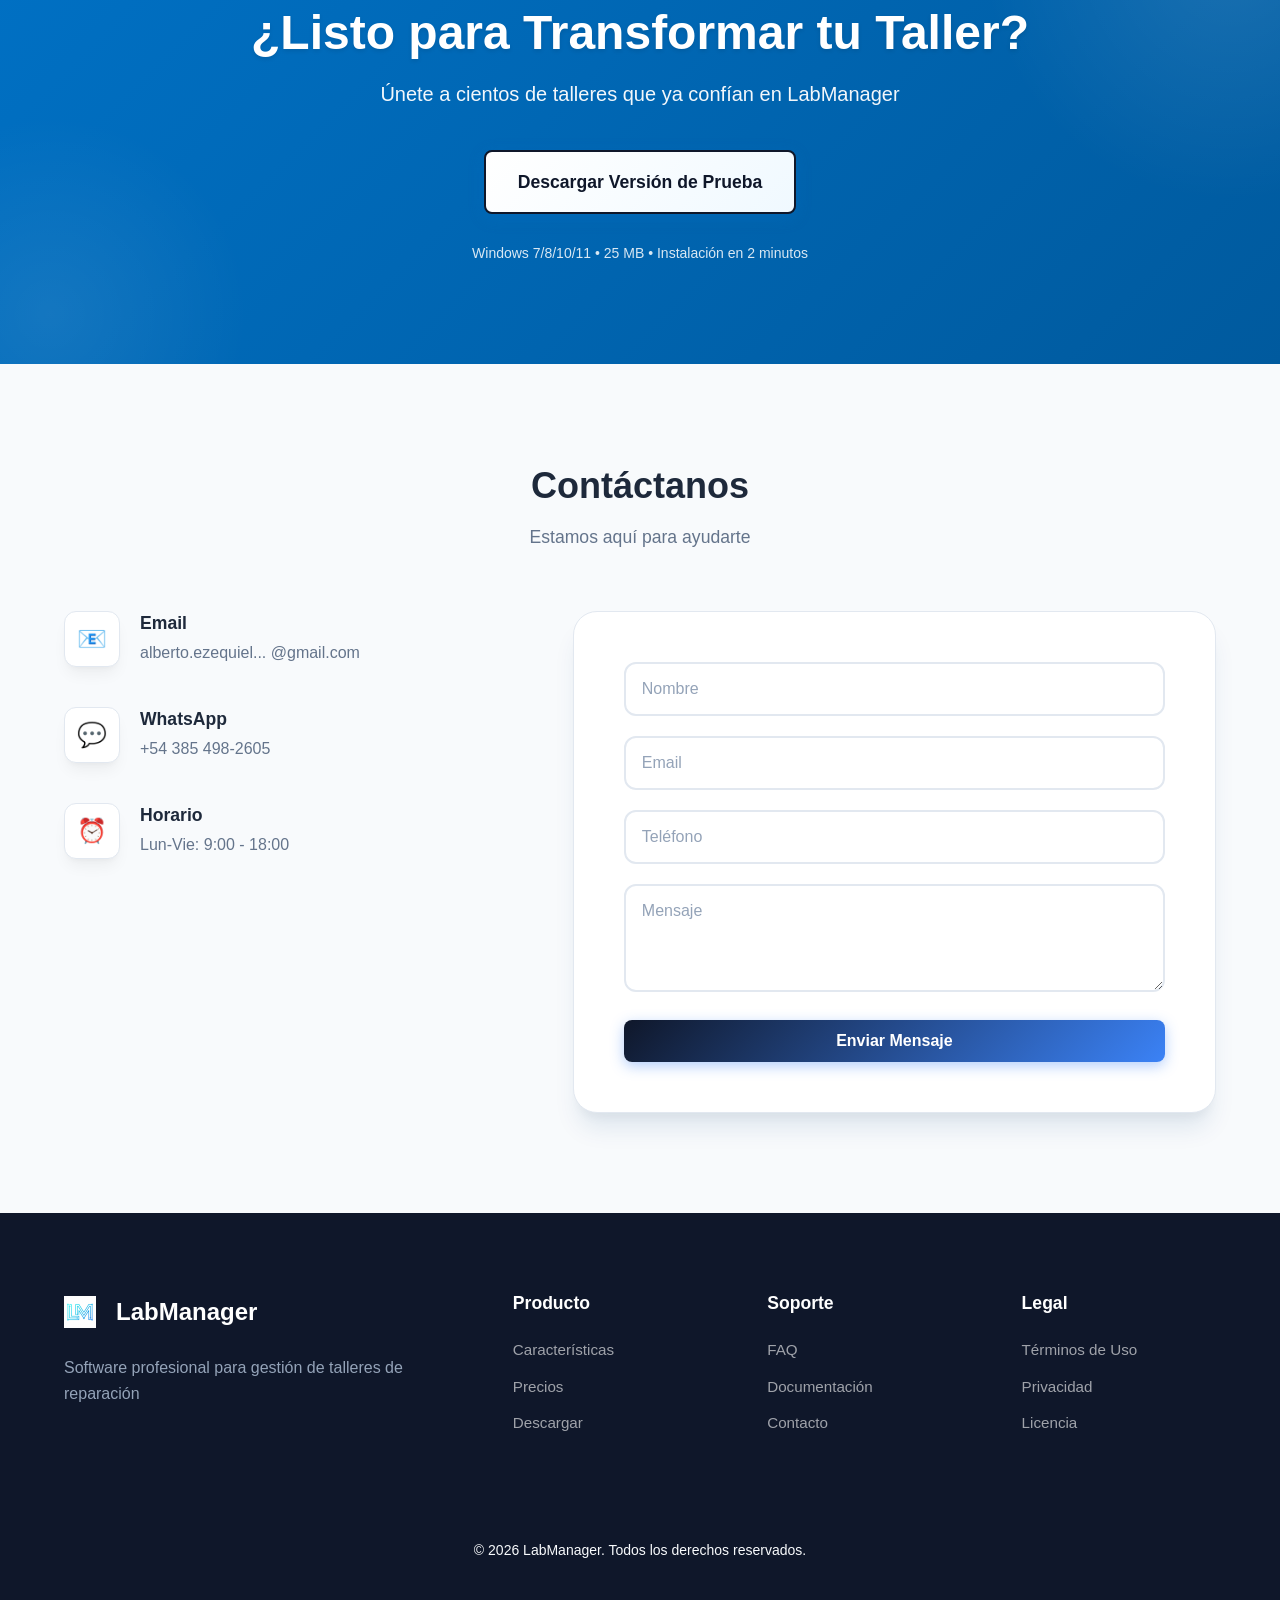
==== commit 347a9a48: "fix: robust scanner search + contact email + mp labels 🚀🔎📧 - ScannerApp: Unified search across strin" ====
--- a/index.html
+++ b/index.html
@@ -424,6 +424,7 @@
               <div class="mp-container">
                 <a href="https://www.mercadopago.com.ar/checkout/v1/redirect?pref_id=5241841-3a22c1a8-b3de-4554-8049-d2f903b10fca" target="_blank" class="btn-mercadopago">
                   <img src="https://http2.mlstatic.com/frontend-assets/mp-web-navigation/ui-navigation/7.2.2/mercadopago/logo__large@2x.png" alt="Mercado Pago" />
+                  <span>Pagar con Mercado Pago</span>
                 </a>
               </div>
             </div>
@@ -449,6 +450,7 @@
               <div class="mp-container">
                 <a href="https://www.mercadopago.com.ar/checkout/v1/redirect?pref_id=5241841-5e24033e-cfa5-481e-b0de-fa53b9d74c69" target="_blank" class="btn-mercadopago">
                   <img src="https://http2.mlstatic.com/frontend-assets/mp-web-navigation/ui-navigation/7.2.2/mercadopago/logo__large@2x.png" alt="Mercado Pago" />
+                  <span>Pagar con Mercado Pago</span>
                 </a>
               </div>
             </div>
--- a/landing_styles.css
+++ b/landing_styles.css
@@ -1908,6 +1908,40 @@
   }
 }
 
+/* Mercado Pago Buttons */
+.mp-container {
+  margin-top: 15px;
+  width: 100%;
+}
+
+.btn-mercadopago {
+  display: flex;
+  align-items: center;
+  justify-content: center;
+  gap: 10px;
+  background-color: #fff000;
+  color: #111;
+  text-decoration: none;
+  padding: 12px 20px;
+  border-radius: 8px;
+  font-weight: 600;
+  font-size: 0.95rem;
+  transition: all 0.3s ease;
+  border: 1px solid #e5e7eb;
+  width: 100%;
+}
+
+.btn-mercadopago:hover {
+  background-color: #f7e800;
+  transform: translateY(-2px);
+  box-shadow: 0 4px 12px rgba(0, 0, 0, 0.1);
+}
+
+.btn-mercadopago img {
+  height: 20px;
+  width: auto;
+}
+
 @media (max-width: 600px) {
   .wa-float-btn {
     padding: 13px;
